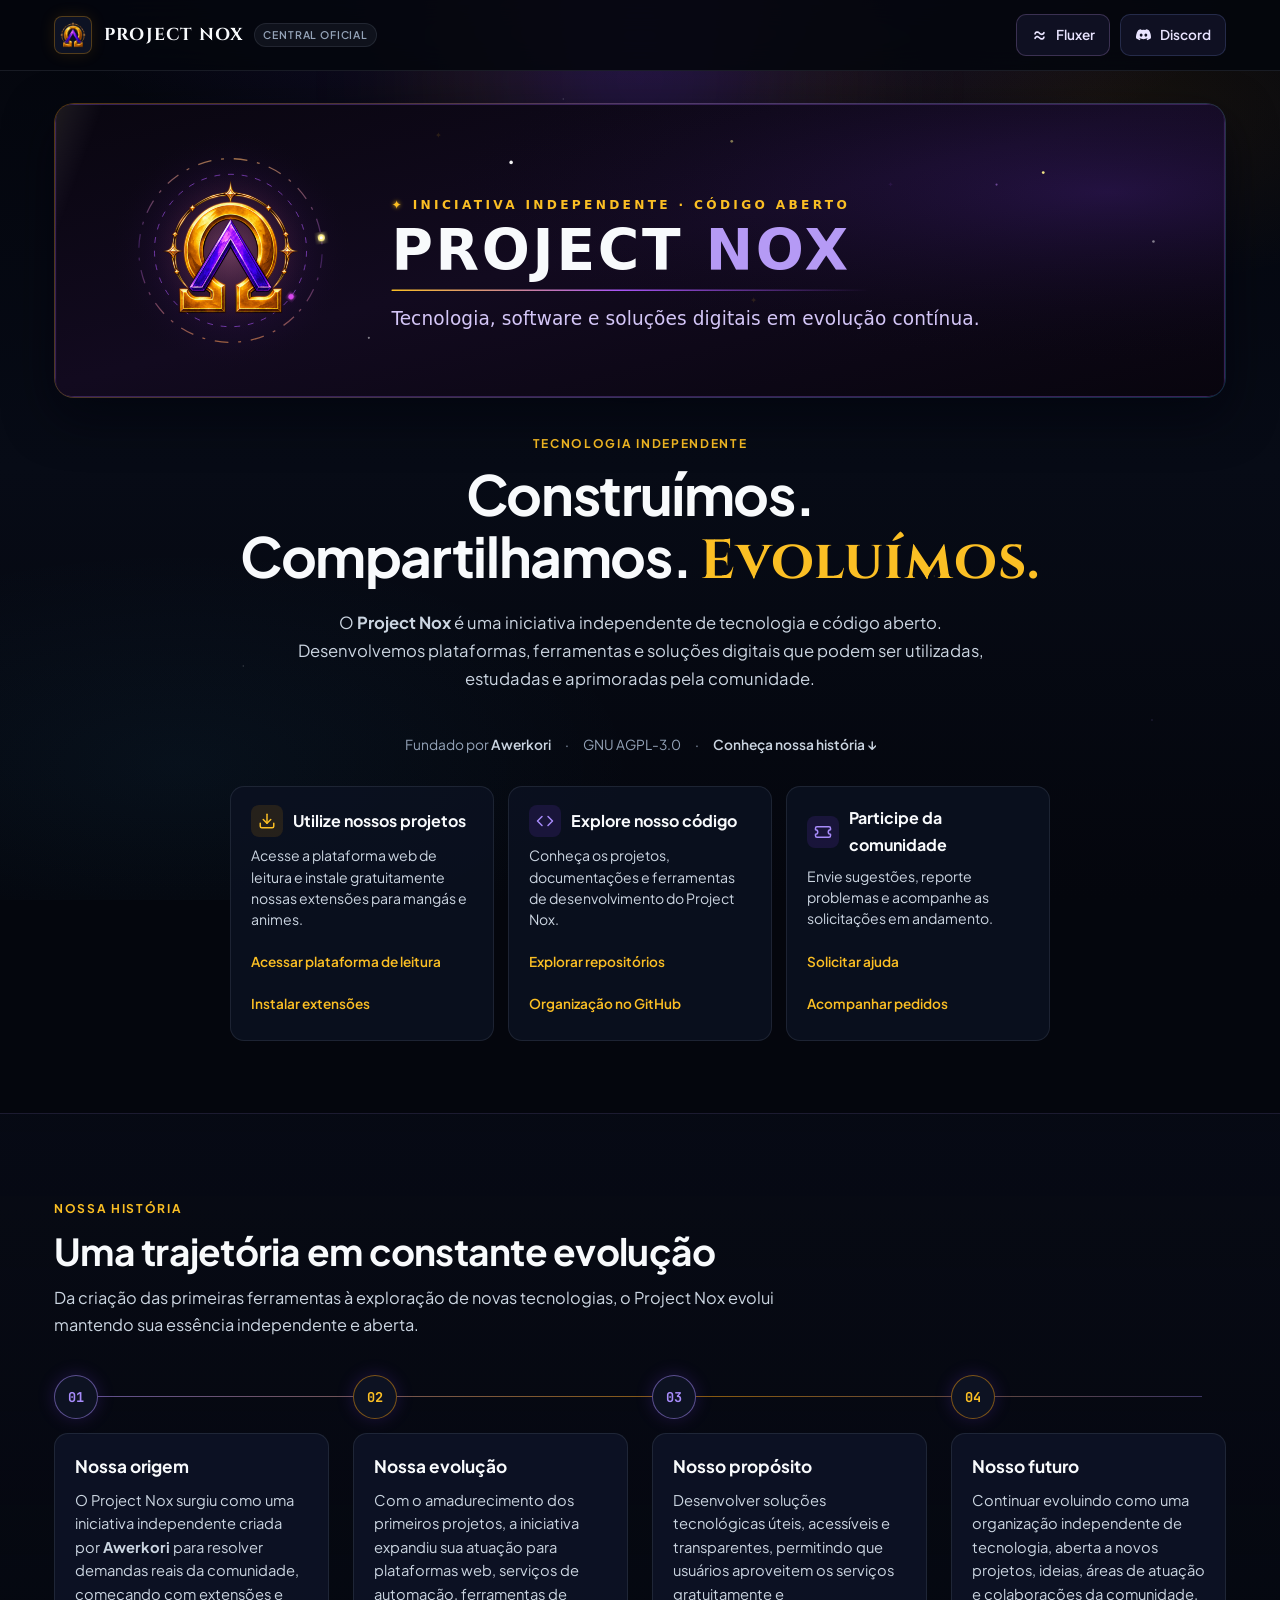
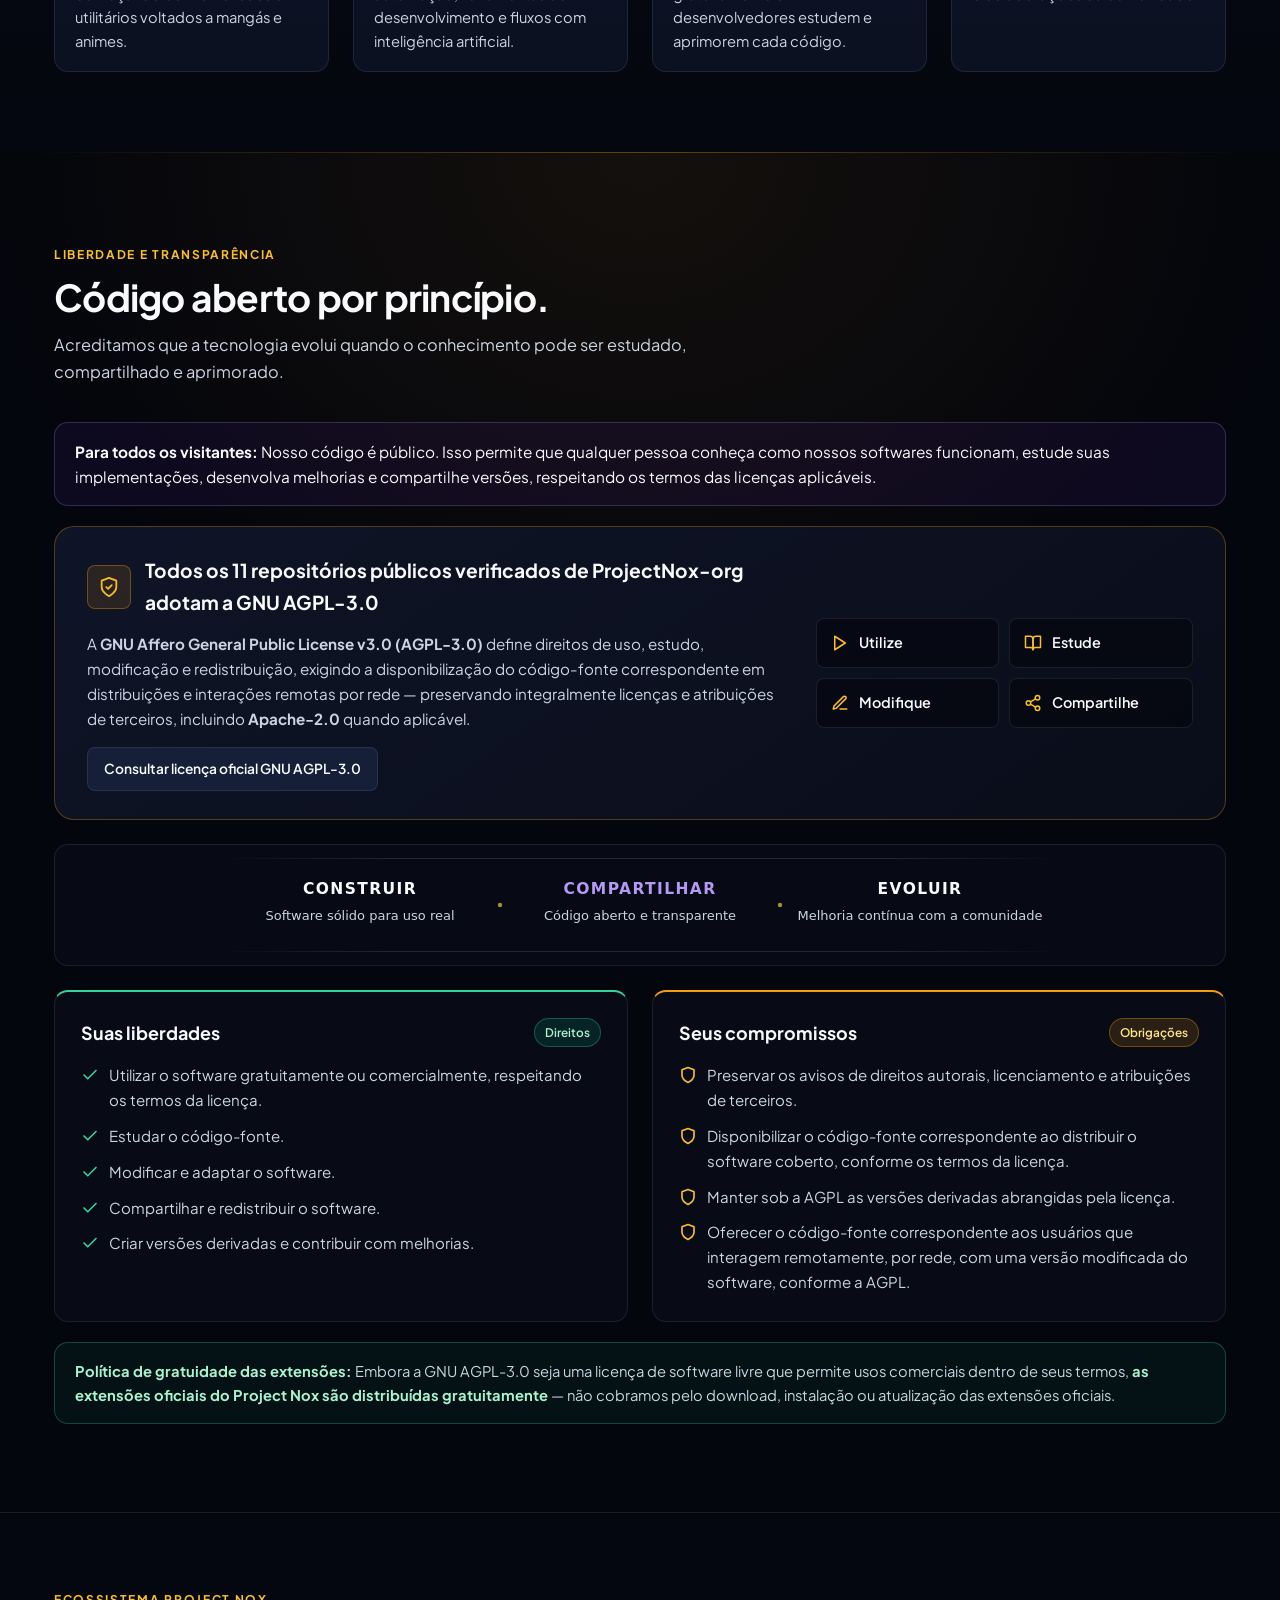
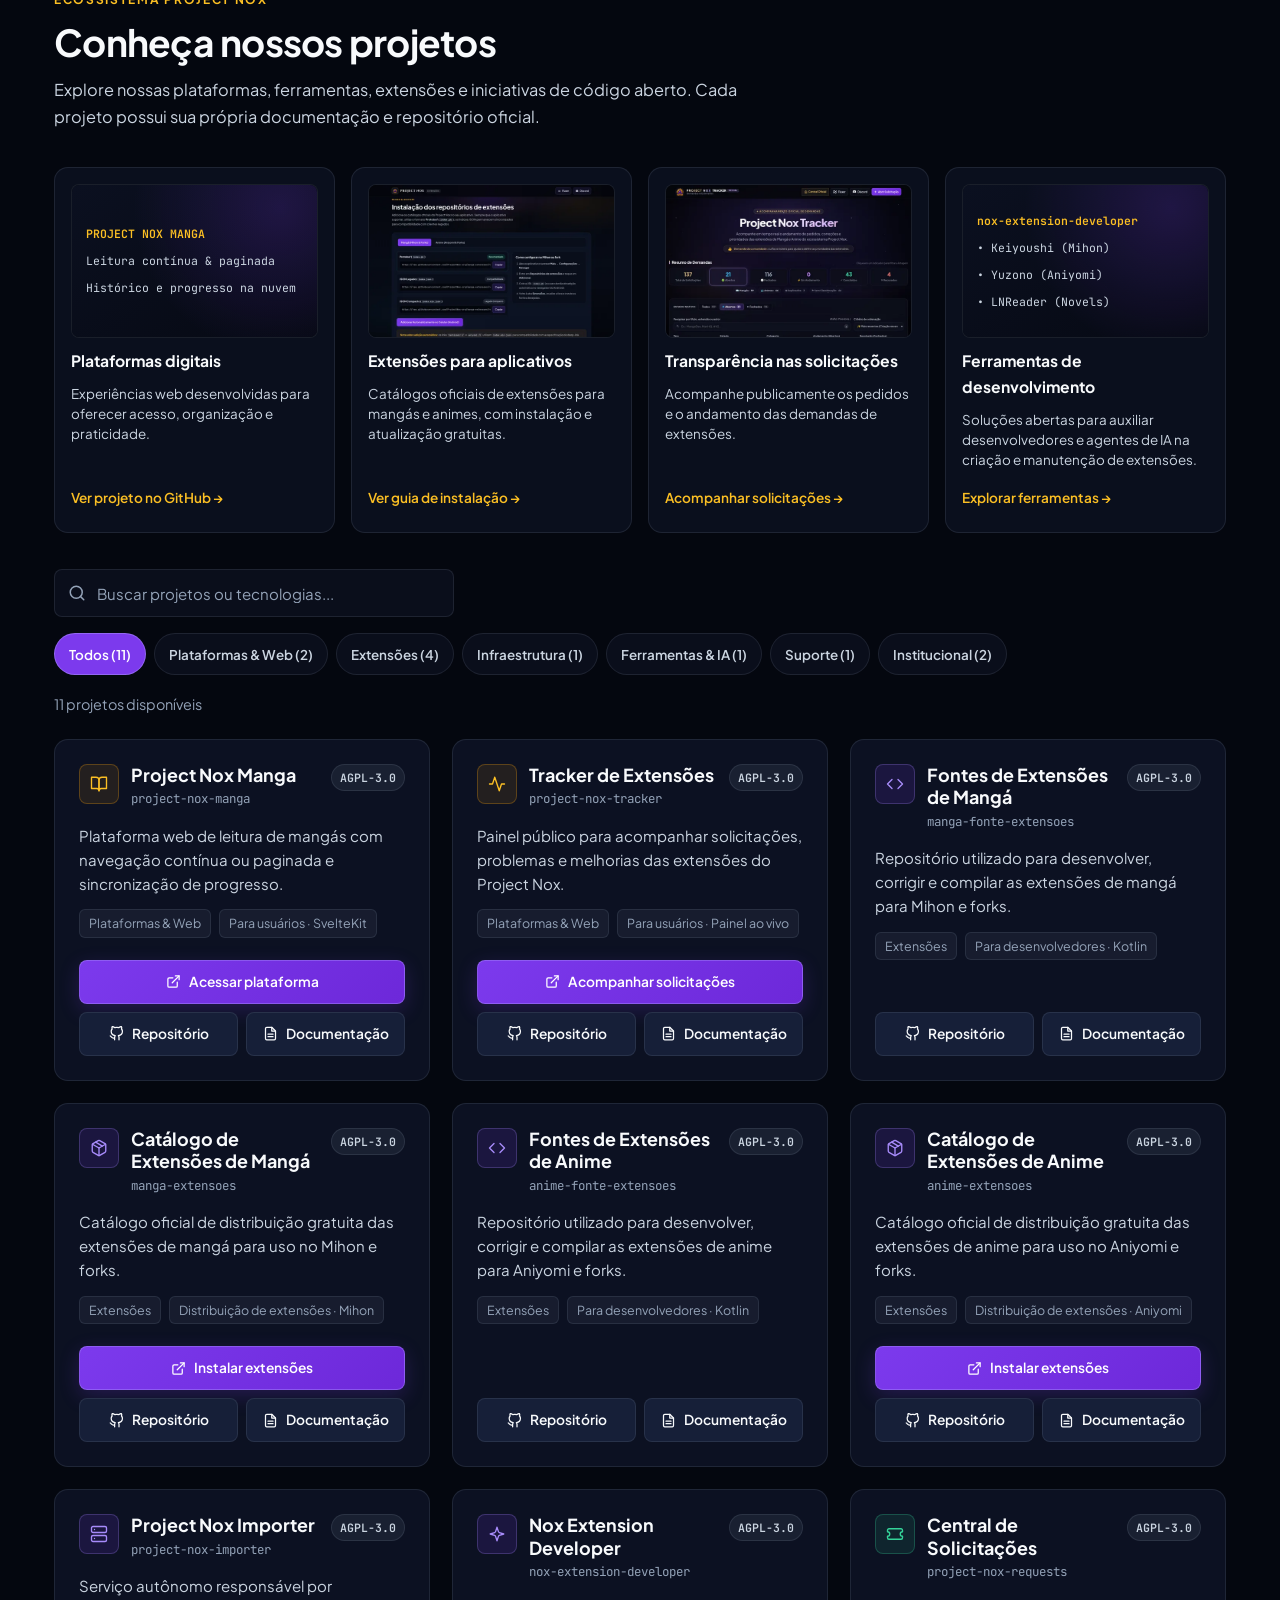
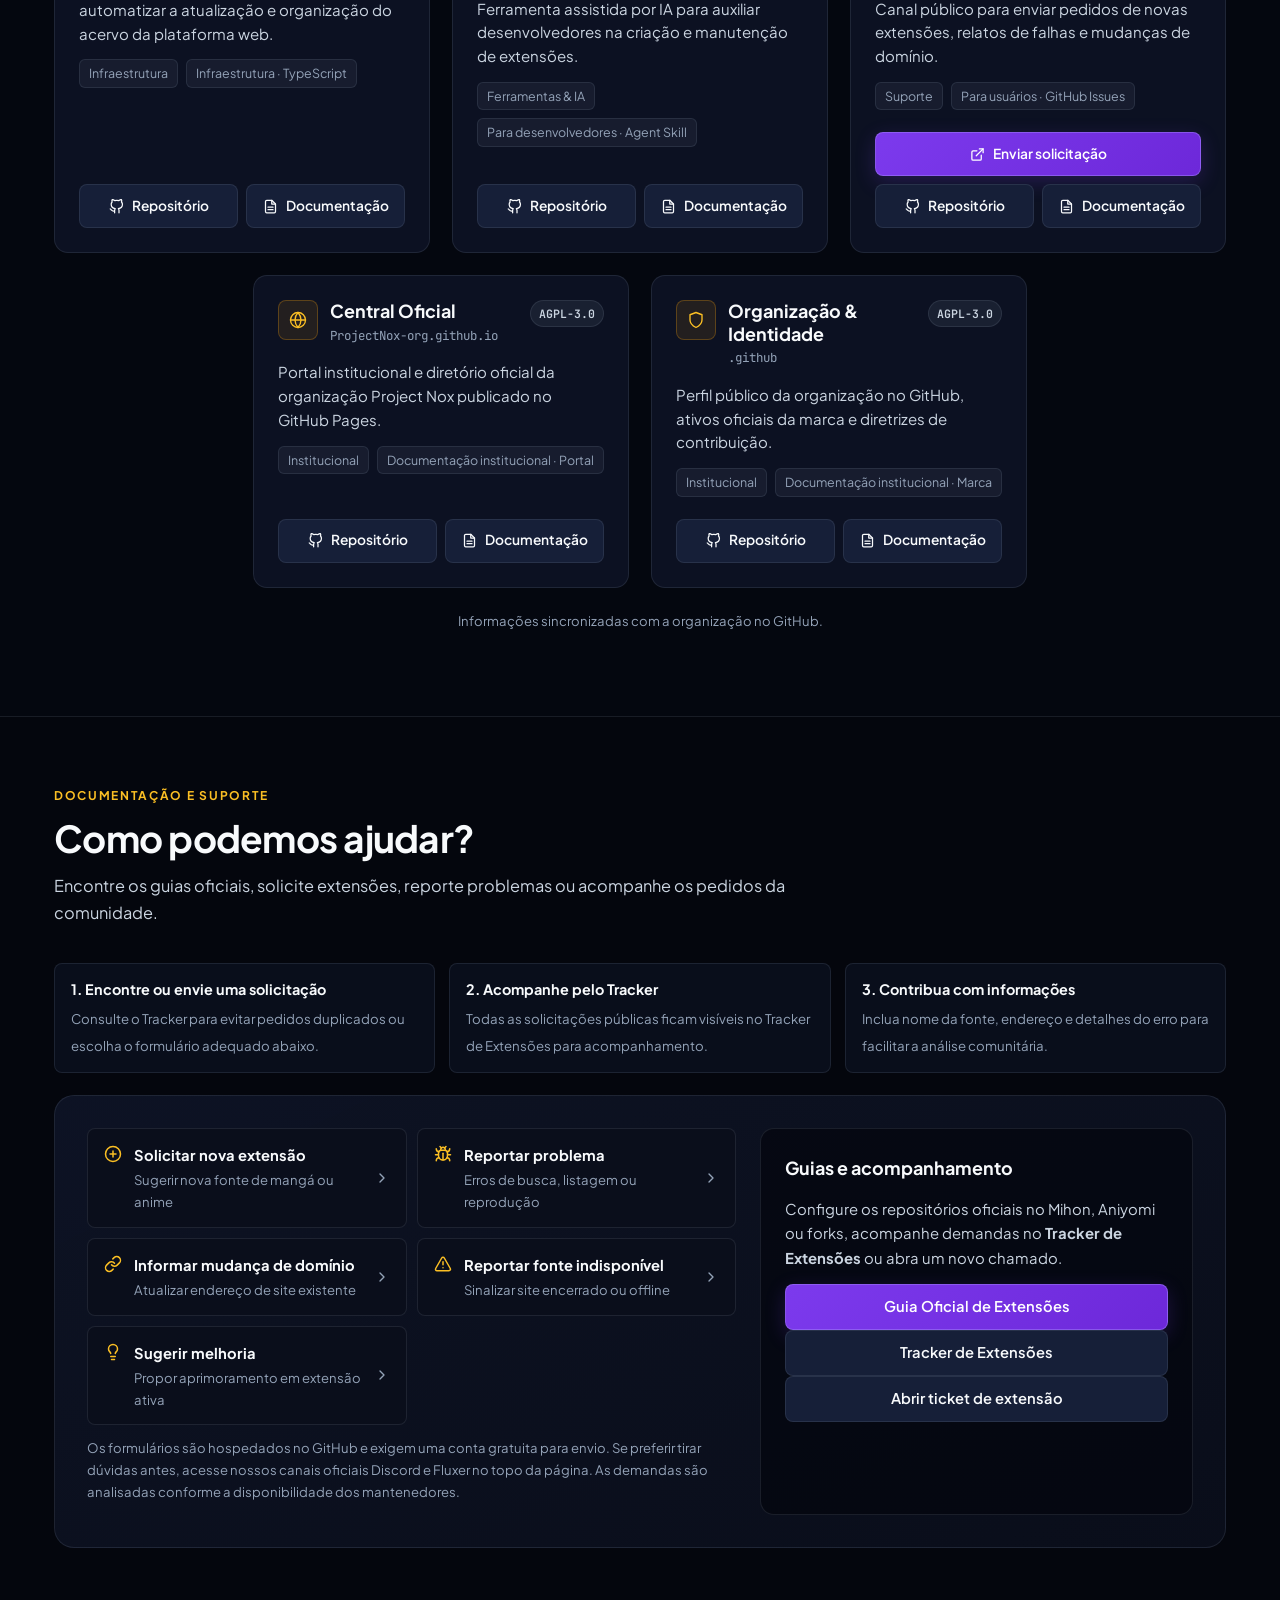
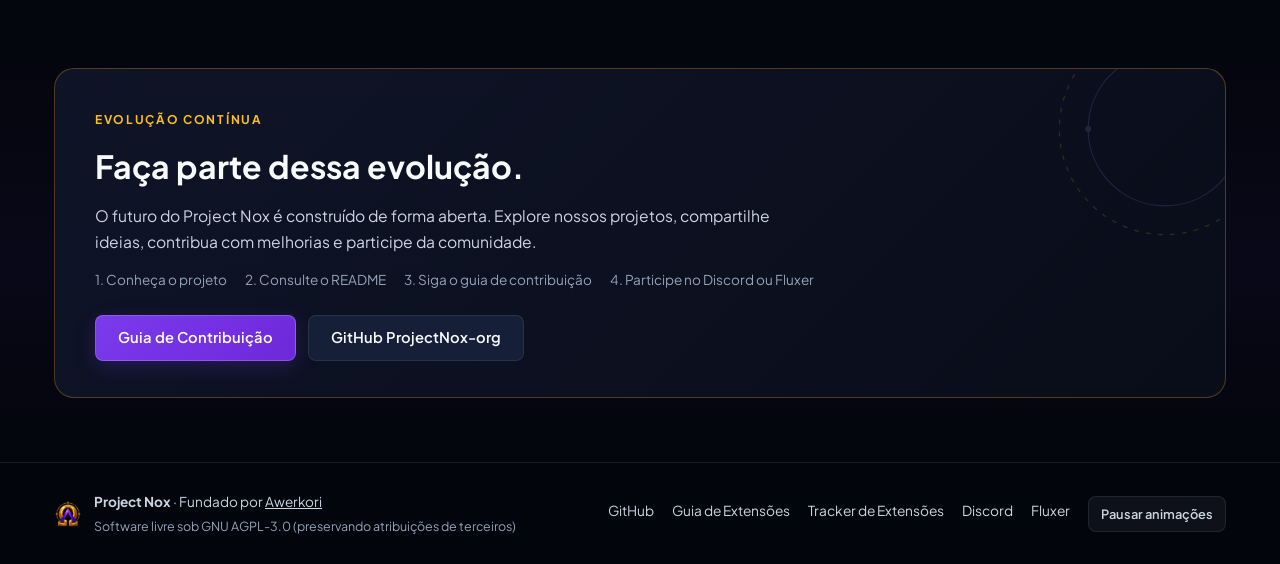
==== index.html @ aa76a322 "feat: complete Etapa 5 institutional excellence, showcase, and docs" ====
<!doctype html>
<html lang="pt-BR">
  <head>
    <meta charset="UTF-8" />
    <meta name="viewport" content="width=device-width, initial-scale=1.0" />
    <meta
      name="description"
      content="Central Oficial do Project Nox: iniciativa independente de tecnologia e código aberto sob GNU AGPL-3.0. Plataformas digitais, ferramentas, extensões gratuitas e documentação."
    />
    <link rel="canonical" href="https://projectnox-org.github.io/" />
    <meta property="og:title" content="Project Nox — Central Oficial" />
    <meta
      property="og:description"
      content="Construímos. Compartilhamos. Evoluímos. Plataformas digitais, ferramentas, extensões gratuitas e software livre sob GNU AGPL-3.0."
    />
    <meta property="og:type" content="website" />
    <meta property="og:url" content="https://projectnox-org.github.io/" />
    <meta property="og:image" content="https://projectnox-org.github.io/assets/brand/nox-og.png" />
    <meta property="og:image:width" content="1200" />
    <meta property="og:image:height" content="630" />
    <meta name="theme-color" content="#04060d" />

    <!-- Favicons -->
    <link rel="icon" href="favicon.ico" sizes="any" />
    <link rel="icon" href="assets/favicon-32x32.png" type="image/png" sizes="32x32" />
    <link rel="icon" href="assets/favicon-16x16.png" type="image/png" sizes="16x16" />
    <link rel="apple-touch-icon" href="assets/apple-touch-icon.png" sizes="180x180" />

    <!-- Google Fonts -->
    <link rel="preconnect" href="https://fonts.googleapis.com" />
    <link rel="preconnect" href="https://fonts.gstatic.com" crossorigin />
    <link
      href="https://fonts.googleapis.com/css2?family=Plus+Jakarta+Sans:wght@400;500;600;700&family=Cinzel:wght@700&family=JetBrains+Mono:wght@400;500;600&display=swap"
      rel="stylesheet"
    />

    <link rel="stylesheet" href="styles.css?v=6.0.0" />
    <title>Project Nox — Central Oficial</title>
  </head>
  <body>
    <a class="skip-link" href="#conteudo-principal">Pular para o conteúdo</a>
    <div class="cosmic-backdrop" aria-hidden="true">
      <div class="cosmic-orb"></div>
    </div>

    <div class="app-shell">
      <!-- 1. Cabeçalho Institucional Simplificado -->
      <header class="site-header">
        <div class="container header-inner">
          <a class="brand" href="./" aria-label="Project Nox, Central Oficial">
            <span class="brand-mark">
              <img src="assets/brand/nox-emblem.webp" alt="" width="28" height="28" />
            </span>
            <span class="brand-title-row">
              <span class="brand-name">PROJECT NOX</span>
              <span class="brand-badge">Central Oficial</span>
            </span>
          </a>

          <div class="header-community-group" aria-label="Comunidades oficiais">
            <a
              class="header-community-btn fluxer-btn"
              href="https://web.canary.fluxer.app/invite/q456UCVt"
              target="_blank"
              rel="noopener noreferrer"
              aria-label="Fluxer Oficial"
              title="Fluxer Oficial"
            >
              <svg viewBox="0 0 512 512" fill="none" class="community-svg" aria-hidden="true">
                <path d="M187.53 266.057C171.987 266.057 157.206 269.562 143.187 276.571C129.321 283.581 118.044 294.781 109.359 310.171C103.743 320.3 100.041 332.574 98.2529 346.993C96.5986 360.334 107.829 371.2 121.271 371.2C135.049 371.2 145.336 359.626 148.673 346.259C150.564 338.68 153.612 332.67 157.815 328.229C165.891 319.695 176.101 315.429 188.444 315.429C196.673 315.429 204.216 317.486 211.073 321.6C217.93 325.562 226.844 332.343 237.815 341.943C254.577 356.724 269.359 367.467 282.159 374.171C294.959 380.724 309.13 384 324.673 384C340.216 384 354.997 380.495 369.016 373.486C383.035 366.476 394.387 355.276 403.073 339.886C408.811 329.718 412.521 317.389 414.202 302.899C415.745 289.597 404.498 278.857 391.106 278.857C377.243 278.858 366.904 290.561 363.218 303.927C361.421 310.442 358.706 315.952 355.073 320.457C347.454 329.905 337.016 334.629 323.759 334.629C315.53 334.629 308.063 332.647 301.359 328.686C294.806 324.571 285.816 317.714 274.387 308.114C257.473 293.943 242.615 283.429 229.815 276.571C217.168 269.562 203.073 266.057 187.53 266.057Z" fill="currentColor"/>
                <path d="M187.53 128C171.987 128 157.206 131.505 143.187 138.514C129.321 145.524 118.044 156.724 109.359 172.114C103.743 182.243 100.041 194.517 98.2529 208.935C96.5985 222.276 107.829 233.142 121.271 233.143C135.049 233.143 145.336 221.569 148.673 208.202C150.564 200.623 153.612 194.613 157.815 190.171C165.891 181.638 176.101 177.371 188.444 177.371C196.673 177.371 204.216 179.429 211.073 183.543C217.93 187.505 226.844 194.286 237.815 203.886C254.577 218.667 269.359 229.41 282.159 236.114C294.959 242.667 309.13 245.943 324.673 245.943C340.216 245.943 354.997 242.438 369.016 235.429C383.035 228.419 394.387 217.219 403.073 201.829C408.811 191.661 412.521 179.332 414.202 164.842C415.745 151.539 404.498 140.8 391.106 140.8C377.243 140.8 366.904 152.504 363.218 165.87C361.421 172.385 358.706 177.895 355.073 182.4C347.454 191.848 337.016 196.571 323.759 196.571C315.53 196.571 308.063 194.59 301.359 190.629C294.806 186.514 285.816 179.657 274.387 170.057C257.473 155.886 242.615 145.371 229.815 138.514C217.168 131.505 203.073 128 187.53 128Z" fill="currentColor"/>
              </svg>
              <span class="community-btn-text">Fluxer</span>
            </a>
            <a
              class="header-community-btn discord-btn"
              href="https://discord.com/invite/qNAMYUEmGj"
              target="_blank"
              rel="noopener noreferrer"
              aria-label="Discord Oficial"
              title="Discord Oficial"
            >
              <svg viewBox="0 0 24 24" fill="currentColor" class="community-svg" aria-hidden="true">
                <path d="M19.54 4.46A16.5 16.5 0 0 0 15.4 3.2l-.5 1.02a15.3 15.3 0 0 0-5.8 0L8.6 3.2a16.5 16.5 0 0 0-4.14 1.26C1.84 8.4 1.13 12.24 1.48 16.03A16.65 16.65 0 0 0 6.56 18.6l1.23-1.68a10.33 10.33 0 0 1-1.94-.93l.47-.36a11.92 11.92 0 0 0 11.36 0l.47.36c-.62.37-1.27.69-1.94.93l1.23 1.68a16.62 16.62 0 0 0 5.08-2.57c.41-4.4-.7-8.2-2.98-11.57ZM8.68 13.7c-1.1 0-2-1.01-2-2.25s.88-2.25 2-2.25 2.02 1.01 2 2.25c0 1.24-.88 2.25-2 2.25Zm6.64 0c-1.1 0-2-1.01-2-2.25s.88-2.25 2-2.25 2.02 1.01 2 2.25c0 1.24-.88 2.25-2 2.25Z"/>
              </svg>
              <span class="community-btn-text">Discord</span>
            </a>
          </div>
        </div>
      </header>

      <main id="conteudo-principal">
        <!-- 2. Banner Oficial Animado & 3. Abertura Institucional -->
        <section class="hero-stage" aria-labelledby="hero-title">
          <div class="container">
            <div class="banner-showcase">
              <div class="banner-inner">
                <picture>
                  <source media="(max-width: 767px)" srcset="assets/brand/nox-hero-mobile-dark.svg" />
                  <img
                    src="assets/brand/nox-hero-dark.svg"
                    alt="Project Nox — Iniciativa independente de tecnologia e código aberto"
                    width="1200"
                    height="300"
                  />
                </picture>
              </div>
            </div>

            <div class="hero-intro">
              <span class="eyebrow">TECNOLOGIA INDEPENDENTE</span>
              <h1 class="hero-intro-title" id="hero-title">
                Construímos. Compartilhamos. <span class="hero-accent">Evoluímos.</span>
              </h1>
              <p class="hero-intro-desc">
                O <strong>Project Nox</strong> é uma iniciativa independente de tecnologia e código aberto. Desenvolvemos plataformas, ferramentas e soluções digitais que podem ser utilizadas, estudadas e aprimoradas pela comunidade.
              </p>

              <div class="hero-founder-strip">
                <span>Fundado por <a href="https://github.com/Awerkori" target="_blank" rel="noopener noreferrer">Awerkori</a></span>
                <span aria-hidden="true">·</span>
                <span>GNU AGPL-3.0</span>
                <span aria-hidden="true">·</span>
                <a href="#historia">Conheça nossa história ↓</a>
              </div>

              <!-- 06. Dois Públicos, Uma Única Central Oficial (Navegação orientada por intenção) -->
              <div class="intent-strip" aria-label="Escolha seu caminho no Project Nox">
                <article class="intent-card gold">
                  <div class="intent-head">
                    <span class="intent-icon" aria-hidden="true">
                      <svg width="18" height="18" viewBox="0 0 24 24" fill="none" stroke="currentColor" stroke-width="2" stroke-linecap="round" stroke-linejoin="round"><path d="M21 15v4a2 2 0 0 1-2 2H5a2 2 0 0 1-2-2v-4"/><polyline points="7 10 12 15 17 10"/><line x1="12" y1="15" x2="12" y2="3"/></svg>
                    </span>
                    <h2>Utilize nossos projetos</h2>
                  </div>
                  <p>Acesse a plataforma web de leitura e instale gratuitamente nossas extensões para mangás e animes.</p>
                  <div class="intent-links">
                    <a class="intent-link" href="https://manga.project-nox-awerkori.workers.dev" target="_blank" rel="noopener noreferrer">Acessar plataforma de leitura</a>
                    <a class="intent-link" href="extensoes/">Instalar extensões</a>
                  </div>
                </article>

                <article class="intent-card">
                  <div class="intent-head">
                    <span class="intent-icon" aria-hidden="true">
                      <svg width="18" height="18" viewBox="0 0 24 24" fill="none" stroke="currentColor" stroke-width="2" stroke-linecap="round" stroke-linejoin="round"><polyline points="16 18 22 12 16 6"/><polyline points="8 6 2 12 8 18"/></svg>
                    </span>
                    <h2>Explore nosso código</h2>
                  </div>
                  <p>Conheça os projetos, documentações e ferramentas de desenvolvimento do Project Nox.</p>
                  <div class="intent-links">
                    <a class="intent-link" href="#repositorios">Explorar repositórios</a>
                    <a class="intent-link" href="https://github.com/ProjectNox-org" target="_blank" rel="noopener noreferrer">Organização no GitHub</a>
                  </div>
                </article>

                <article class="intent-card">
                  <div class="intent-head">
                    <span class="intent-icon" aria-hidden="true">
                      <svg width="18" height="18" viewBox="0 0 24 24" fill="none" stroke="currentColor" stroke-width="2" stroke-linecap="round" stroke-linejoin="round"><path d="M2 9a3 3 0 0 1 0 6v2a2 2 0 0 0 2 2h16a2 2 0 0 0 2-2v-2a3 3 0 0 1 0-6V7a2 2 0 0 0-2-2H4a2 2 0 0 0-2 2Z"/></svg>
                    </span>
                    <h2>Participe da comunidade</h2>
                  </div>
                  <p>Envie sugestões, reporte problemas e acompanhe as solicitações em andamento.</p>
                  <div class="intent-links">
                    <a class="intent-link" href="#suporte">Solicitar ajuda</a>
                    <a class="intent-link" href="https://projectnox-org.github.io/project-nox-tracker/">Acompanhar pedidos</a>
                  </div>
                </article>
              </div>
            </div>
          </div>
        </section>

        <!-- 4. Trajetória Conectada -->
        <section class="section-historia" id="historia" aria-labelledby="historia-title">
          <div class="container">
            <div class="section-header">
              <span class="eyebrow">NOSSA HISTÓRIA</span>
              <h2 class="section-title" id="historia-title">Uma trajetória em constante evolução</h2>
              <p class="section-desc">
                Da criação das primeiras ferramentas à exploração de novas tecnologias, o Project Nox evolui mantendo sua essência independente e aberta.
              </p>
            </div>

            <div class="constellation-track">
              <article class="trajectory-node">
                <span class="node-marker" aria-hidden="true">01</span>
                <div class="trajectory-body">
                  <h3>Nossa origem</h3>
                  <p>
                    O Project Nox surgiu como uma iniciativa independente criada por <strong>Awerkori</strong> para resolver demandas reais da comunidade, começando com extensões e utilitários voltados a mangás e animes.
                  </p>
                </div>
              </article>

              <article class="trajectory-node">
                <span class="node-marker" aria-hidden="true">02</span>
                <div class="trajectory-body">
                  <h3>Nossa evolução</h3>
                  <p>
                    Com o amadurecimento dos primeiros projetos, a iniciativa expandiu sua atuação para plataformas web, serviços de automação, ferramentas de desenvolvimento e fluxos com inteligência artificial.
                  </p>
                </div>
              </article>

              <article class="trajectory-node">
                <span class="node-marker" aria-hidden="true">03</span>
                <div class="trajectory-body">
                  <h3>Nosso propósito</h3>
                  <p>
                    Desenvolver soluções tecnológicas úteis, acessíveis e transparentes, permitindo que usuários aproveitem os serviços gratuitamente e desenvolvedores estudem e aprimorem cada código.
                  </p>
                </div>
              </article>

              <article class="trajectory-node">
                <span class="node-marker" aria-hidden="true">04</span>
                <div class="trajectory-body">
                  <h3>Nosso futuro</h3>
                  <p>
                    Continuar evoluindo como uma organização independente de tecnologia, aberta a novos projetos, ideias, áreas de atuação e colaborações da comunidade.
                  </p>
                </div>
              </article>
            </div>
          </div>
        </section>

        <!-- 5. Código Aberto por Princípio — Comunicação em Dois Níveis -->
        <section class="section-agpl" id="transparencia" aria-labelledby="transparencia-title">
          <div class="container">
            <div class="section-header">
              <span class="eyebrow">LIBERDADE E TRANSPARÊNCIA</span>
              <h2 class="section-title" id="transparencia-title">Código aberto por princípio.</h2>
              <p class="section-desc">
                Acreditamos que a tecnologia evolui quando o conhecimento pode ser estudado, compartilhado e aprimorado.
              </p>
            </div>

            <div class="agpl-plain">
              <strong>Para todos os visitantes:</strong> Nosso código é público. Isso permite que qualquer pessoa conheça como nossos softwares funcionam, estude suas implementações, desenvolva melhorias e compartilhe versões, respeitando os termos das licenças aplicáveis.
            </div>

            <div class="agpl-declaration">
              <div>
                <div class="agpl-head">
                  <span class="agpl-emblem" aria-hidden="true">
                    <svg width="22" height="22" viewBox="0 0 24 24" fill="none" stroke="currentColor" stroke-width="1.9" stroke-linecap="round" stroke-linejoin="round"><path d="M12 22s8-4 8-10V5l-8-3-8 3v7c0 6 8 10 8 10z"/><path d="m9 12 2 2 4-4"/></svg>
                  </span>
                  <h3>
                    <!-- REPO_AGPL_SUMMARY_START -->Todos os 11 repositórios públicos verificados de ProjectNox-org adotam a GNU AGPL-3.0<!-- REPO_AGPL_SUMMARY_END -->
                  </h3>
                </div>
                <p>
                  A <strong>GNU Affero General Public License v3.0 (AGPL-3.0)</strong> define direitos de uso, estudo, modificação e redistribuição, exigindo a disponibilização do código-fonte correspondente em distribuições e interações remotas por rede — preservando integralmente licenças e atribuições de terceiros, incluindo <strong>Apache-2.0</strong> quando aplicável.
                </p>
                <a
                  class="button secondary sm"
                  href="https://www.gnu.org/licenses/agpl-3.0.html"
                  target="_blank"
                  rel="noopener noreferrer"
                >
                  Consultar licença oficial GNU AGPL-3.0
                </a>
              </div>

              <div class="agpl-pillars" aria-label="Pilares da licença">
                <div class="agpl-pillar">
                  <svg width="18" height="18" viewBox="0 0 24 24" fill="none" stroke="currentColor" stroke-width="2" stroke-linecap="round" stroke-linejoin="round" aria-hidden="true"><polygon points="5 3 19 12 5 21 5 3"/></svg>
                  <span>Utilize</span>
                </div>
                <div class="agpl-pillar">
                  <svg width="18" height="18" viewBox="0 0 24 24" fill="none" stroke="currentColor" stroke-width="2" stroke-linecap="round" stroke-linejoin="round" aria-hidden="true"><path d="M2 3h6a4 4 0 0 1 4 4v14a3 3 0 0 0-3-3H2z"/><path d="M22 3h-6a4 4 0 0 0-4 4v14a3 3 0 0 1 3-3h7z"/></svg>
                  <span>Estude</span>
                </div>
                <div class="agpl-pillar">
                  <svg width="18" height="18" viewBox="0 0 24 24" fill="none" stroke="currentColor" stroke-width="2" stroke-linecap="round" stroke-linejoin="round" aria-hidden="true"><path d="M12 20h9"/><path d="M16.5 3.5a2.121 2.121 0 0 1 3 3L7 19l-4 1 1-4L16.5 3.5z"/></svg>
                  <span>Modifique</span>
                </div>
                <div class="agpl-pillar">
                  <svg width="18" height="18" viewBox="0 0 24 24" fill="none" stroke="currentColor" stroke-width="2" stroke-linecap="round" stroke-linejoin="round" aria-hidden="true"><circle cx="18" cy="5" r="3"/><circle cx="6" cy="12" r="3"/><circle cx="18" cy="19" r="3"/><line x1="8.59" y1="13.51" x2="15.42" y2="17.49"/><line x1="15.41" y1="6.51" x2="8.59" y2="10.49"/></svg>
                  <span>Compartilhe</span>
                </div>
              </div>
            </div>

            <div class="philosophy-strip">
              <picture>
                <source media="(max-width: 767px)" srcset="assets/brand/nox-philosophy-mobile-dark.svg" />
                <img
                  src="assets/brand/nox-philosophy-dark.svg"
                  alt="Princípios do Project Nox: Construir, Compartilhar, Evoluir"
                  width="840"
                  height="96"
                />
              </picture>
            </div>

            <div class="editorial-split">
              <article class="editorial-panel">
                <div class="editorial-panel-head">
                  <h3>Suas liberdades</h3>
                  <span class="pill green">Direitos</span>
                </div>
                <ul class="check-list">
                  <li>
                    <svg width="18" height="18" viewBox="0 0 24 24" fill="none" stroke="#34d399" stroke-width="2.2" stroke-linecap="round" stroke-linejoin="round" aria-hidden="true"><polyline points="20 6 9 17 4 12"/></svg>
                    <span>Utilizar o software gratuitamente ou comercialmente, respeitando os termos da licença.</span>
                  </li>
                  <li>
                    <svg width="18" height="18" viewBox="0 0 24 24" fill="none" stroke="#34d399" stroke-width="2.2" stroke-linecap="round" stroke-linejoin="round" aria-hidden="true"><polyline points="20 6 9 17 4 12"/></svg>
                    <span>Estudar o código-fonte.</span>
                  </li>
                  <li>
                    <svg width="18" height="18" viewBox="0 0 24 24" fill="none" stroke="#34d399" stroke-width="2.2" stroke-linecap="round" stroke-linejoin="round" aria-hidden="true"><polyline points="20 6 9 17 4 12"/></svg>
                    <span>Modificar e adaptar o software.</span>
                  </li>
                  <li>
                    <svg width="18" height="18" viewBox="0 0 24 24" fill="none" stroke="#34d399" stroke-width="2.2" stroke-linecap="round" stroke-linejoin="round" aria-hidden="true"><polyline points="20 6 9 17 4 12"/></svg>
                    <span>Compartilhar e redistribuir o software.</span>
                  </li>
                  <li>
                    <svg width="18" height="18" viewBox="0 0 24 24" fill="none" stroke="#34d399" stroke-width="2.2" stroke-linecap="round" stroke-linejoin="round" aria-hidden="true"><polyline points="20 6 9 17 4 12"/></svg>
                    <span>Criar versões derivadas e contribuir com melhorias.</span>
                  </li>
                </ul>
              </article>

              <article class="editorial-panel obligations">
                <div class="editorial-panel-head">
                  <h3>Seus compromissos</h3>
                  <span class="pill gold">Obrigações</span>
                </div>
                <ul class="check-list">
                  <li>
                    <svg width="18" height="18" viewBox="0 0 24 24" fill="none" stroke="#fbbf24" stroke-width="2.2" stroke-linecap="round" stroke-linejoin="round" aria-hidden="true"><path d="M12 22s8-4 8-10V5l-8-3-8 3v7c0 6 8 10 8 10z"/></svg>
                    <span>Preservar os avisos de direitos autorais, licenciamento e atribuições de terceiros.</span>
                  </li>
                  <li>
                    <svg width="18" height="18" viewBox="0 0 24 24" fill="none" stroke="#fbbf24" stroke-width="2.2" stroke-linecap="round" stroke-linejoin="round" aria-hidden="true"><path d="M12 22s8-4 8-10V5l-8-3-8 3v7c0 6 8 10 8 10z"/></svg>
                    <span>Disponibilizar o código-fonte correspondente ao distribuir o software coberto, conforme os termos da licença.</span>
                  </li>
                  <li>
                    <svg width="18" height="18" viewBox="0 0 24 24" fill="none" stroke="#fbbf24" stroke-width="2.2" stroke-linecap="round" stroke-linejoin="round" aria-hidden="true"><path d="M12 22s8-4 8-10V5l-8-3-8 3v7c0 6 8 10 8 10z"/></svg>
                    <span>Manter sob a AGPL as versões derivadas abrangidas pela licença.</span>
                  </li>
                  <li>
                    <svg width="18" height="18" viewBox="0 0 24 24" fill="none" stroke="#fbbf24" stroke-width="2.2" stroke-linecap="round" stroke-linejoin="round" aria-hidden="true"><path d="M12 22s8-4 8-10V5l-8-3-8 3v7c0 6 8 10 8 10z"/></svg>
                    <span>Oferecer o código-fonte correspondente aos usuários que interagem remotamente, por rede, com uma versão modificada do software, conforme a AGPL.</span>
                  </li>
                </ul>
              </article>
            </div>

            <div class="agpl-free-note">
              <strong>Política de gratuidade das extensões:</strong> Embora a GNU AGPL-3.0 seja uma licença de software livre que permite usos comerciais dentro de seus termos, <strong>as extensões oficiais do Project Nox são distribuídas gratuitamente</strong> — não cobramos pelo download, instalação ou atualização das extensões oficiais.
            </div>
          </div>
        </section>

        <!-- 6. Vitrine Real dos Projetos & Diretório Completo de Repositórios -->
        <section class="section-repos" id="repositorios" aria-labelledby="repos-title">
          <div class="container">
            <div class="section-header">
              <span class="eyebrow">ECOSSISTEMA PROJECT NOX</span>
              <h2 class="section-title" id="repos-title">Conheça nossos projetos</h2>
              <p class="section-desc">
                Explore nossas plataformas, ferramentas, extensões e iniciativas de código aberto. Cada projeto possui sua própria documentação e repositório oficial.
              </p>
            </div>

            <!-- 07. Apresentação Visual Compacta das Áreas de Atuação -->
            <div class="showcase-grid" aria-label="Áreas de atuação do Project Nox">
              <article class="showcase-item">
                <div class="showcase-media">
                  <div class="showcase-vector">
                    <span class="showcase-vector-tag">PROJECT NOX MANGA</span>
                    <span>Leitura contínua &amp; paginada</span>
                    <span>Histórico e progresso na nuvem</span>
                  </div>
                </div>
                <h3>Plataformas digitais</h3>
                <p>Experiências web desenvolvidas para oferecer acesso, organização e praticidade.</p>
                <a class="intent-link" href="https://github.com/ProjectNox-org/project-nox-manga" target="_blank" rel="noopener noreferrer">Ver projeto no GitHub →</a>
              </article>

              <article class="showcase-item">
                <div class="showcase-media">
                  <img
                    src="assets/showcase/extensoes-preview.webp"
                    alt="Guia oficial de instalação de extensões do Project Nox"
                    width="640"
                    height="400"
                    loading="lazy"
                  />
                </div>
                <h3>Extensões para aplicativos</h3>
                <p>Catálogos oficiais de extensões para mangás e animes, com instalação e atualização gratuitas.</p>
                <a class="intent-link" href="extensoes/">Ver guia de instalação →</a>
              </article>

              <article class="showcase-item">
                <div class="showcase-media">
                  <img
                    src="assets/showcase/tracker-preview.webp"
                    alt="Painel público Tracker de Extensões do Project Nox"
                    width="640"
                    height="400"
                    loading="lazy"
                  />
                </div>
                <h3>Transparência nas solicitações</h3>
                <p>Acompanhe publicamente os pedidos e o andamento das demandas de extensões.</p>
                <a class="intent-link" href="https://projectnox-org.github.io/project-nox-tracker/">Acompanhar solicitações →</a>
              </article>

              <article class="showcase-item">
                <div class="showcase-media">
                  <div class="showcase-vector">
                    <span class="showcase-vector-tag">nox-extension-developer</span>
                    <span>• Keiyoushi (Mihon)</span>
                    <span>• Yuzono (Aniyomi)</span>
                    <span>• LNReader (Novels)</span>
                  </div>
                </div>
                <h3>Ferramentas de desenvolvimento</h3>
                <p>Soluções abertas para auxiliar desenvolvedores e agentes de IA na criação e manutenção de extensões.</p>
                <a class="intent-link" href="https://github.com/ProjectNox-org/nox-extension-developer" target="_blank" rel="noopener noreferrer">Explorar ferramentas →</a>
              </article>
            </div>

            <div class="directory-controls">
              <div class="search-wrap">
                <svg class="search-icon" width="18" height="18" viewBox="0 0 24 24" fill="none" stroke="currentColor" stroke-width="2" stroke-linecap="round" stroke-linejoin="round" aria-hidden="true">
                  <circle cx="11" cy="11" r="8"></circle>
                  <line x1="21" y1="21" x2="16.65" y2="16.65"></line>
                </svg>
                <label class="sr-only" for="repo-search">Buscar projetos, ferramentas ou tecnologias</label>
                <input
                  class="search-input"
                  id="repo-search"
                  type="search"
                  placeholder="Buscar projetos ou tecnologias..."
                  autocomplete="off"
                />
                <button class="search-clear" id="repo-clear" type="button" aria-label="Limpar busca" hidden>
                  <svg width="14" height="14" viewBox="0 0 24 24" fill="none" stroke="currentColor" stroke-width="2.2" stroke-linecap="round" stroke-linejoin="round" aria-hidden="true"><line x1="18" y1="6" x2="6" y2="18"/><line x1="6" y1="6" x2="18" y2="18"/></svg>
                </button>
              </div>

              <div class="filter-bar" role="group" aria-label="Filtrar projetos por categoria">
                <!-- REPO_FILTERS_START -->
                <button class="filter-chip" type="button" data-category="all" aria-pressed="true">Todos (11)</button>
                <button class="filter-chip" type="button" data-category="platforms" aria-pressed="false">Plataformas &amp; Web (2)</button>
                <button class="filter-chip" type="button" data-category="extensions" aria-pressed="false">Extensões (4)</button>
                <button class="filter-chip" type="button" data-category="infrastructure" aria-pressed="false">Infraestrutura (1)</button>
                <button class="filter-chip" type="button" data-category="tools" aria-pressed="false">Ferramentas &amp; IA (1)</button>
                <button class="filter-chip" type="button" data-category="community" aria-pressed="false">Suporte (1)</button>
                <button class="filter-chip" type="button" data-category="institutional" aria-pressed="false">Institucional (2)</button>
              <!-- REPO_FILTERS_END -->
              </div>
            </div>

            <p class="directory-status" id="directory-status" aria-live="polite">
              <!-- REPO_STATUS_START -->11 projetos disponíveis<!-- REPO_STATUS_END -->
            </p>

            <div class="repo-grid" id="repo-grid">
              <!-- REPO_GRID_START -->
              <article class="card repo-card" data-category="platforms" data-search="project-nox-manga Project Nox Manga Plataformas &amp; Web Plataforma web de leitura de mangás com navegação contínua ou paginada e sincronização de progresso. Para usuários · SvelteKit AGPL-3.0 sveltekit cloudflare workers leitor web mangas plataforma">
                <div class="repo-card-top">
                  <div class="repo-ident">
                    <span class="repo-icon cat-platforms" aria-hidden="true"><svg width="18" height="18" viewBox="0 0 24 24" fill="none" stroke="currentColor" stroke-width="1.8" stroke-linecap="round" stroke-linejoin="round" aria-hidden="true"><path d="M2 3h6a4 4 0 0 1 4 4v14a3 3 0 0 0-3-3H2z"/><path d="M22 3h-6a4 4 0 0 0-4 4v14a3 3 0 0 1 3-3h7z"/></svg></span>
                    <div class="repo-title-group">
                      <h3>Project Nox Manga</h3>
                      <span class="repo-slug">project-nox-manga</span>
                    </div>
                  </div>
                  <span class="repo-license">AGPL-3.0</span>
                </div>
                <p class="repo-desc">Plataforma web de leitura de mangás com navegação contínua ou paginada e sincronização de progresso.</p>
                <div class="repo-meta-row">
                  <span class="repo-meta-chip">Plataformas &amp; Web</span>
                  <span class="repo-meta-chip">Para usuários · SvelteKit</span>
                </div>
                <div class="repo-actions-wrap">
                <div class="repo-primary-action">
                  <a class="button primary sm repo-action-full" href="https://manga.project-nox-awerkori.workers.dev" target="_blank" rel="noopener noreferrer">
                    <svg width="15" height="15" viewBox="0 0 24 24" fill="none" stroke="currentColor" stroke-width="2" stroke-linecap="round" stroke-linejoin="round" aria-hidden="true"><path d="M18 13v6a2 2 0 0 1-2 2H5a2 2 0 0 1-2-2V8a2 2 0 0 1 2-2h6"/><polyline points="15 3 21 3 21 9"/><line x1="10" y1="14" x2="21" y2="3"/></svg>
                    <span>Acessar plataforma</span>
                  </a>
                </div>
                  <div class="repo-universal-actions">
                    <a class="button secondary sm" href="https://github.com/ProjectNox-org/project-nox-manga" target="_blank" rel="noopener noreferrer">
                      <svg width="15" height="15" viewBox="0 0 24 24" fill="none" stroke="currentColor" stroke-width="2" stroke-linecap="round" stroke-linejoin="round" aria-hidden="true"><path d="M9 19c-5 1.5-5-2.5-7-3m14 6v-3.87a3.37 3.37 0 0 0-.94-2.61c3.14-.35 6.44-1.54 6.44-7A5.44 5.44 0 0 0 20 4.77 5.07 5.07 0 0 0 19.91 1S18.73.65 16 2.48a13.38 13.38 0 0 0-7 0C6.27.65 5.09 1 5.09 1A5.07 5.07 0 0 0 5 4.77a5.44 5.44 0 0 0-1.5 3.78c0 5.42 3.3 6.61 6.44 7A3.37 3.37 0 0 0 9 18.13V22"/></svg>
                      <span>Repositório</span>
                    </a>
                    <a class="button secondary sm" href="https://github.com/ProjectNox-org/project-nox-manga#readme" target="_blank" rel="noopener noreferrer">
                      <svg width="15" height="15" viewBox="0 0 24 24" fill="none" stroke="currentColor" stroke-width="2" stroke-linecap="round" stroke-linejoin="round" aria-hidden="true"><path d="M14 2H6a2 2 0 0 0-2 2v16a2 2 0 0 0 2 2h12a2 2 0 0 0 2-2V8z"/><polyline points="14 2 14 8 20 8"/><line x1="16" y1="13" x2="8" y2="13"/><line x1="16" y1="17" x2="8" y2="17"/></svg>
                      <span>Documentação</span>
                    </a>
                  </div>
                </div>
              </article>

              <article class="card repo-card" data-category="platforms" data-search="project-nox-tracker Tracker de Extensões Plataformas &amp; Web Painel público para acompanhar solicitações, problemas e melhorias das extensões do Project Nox. Para usuários · Painel ao vivo AGPL-3.0 tracker painel status pedidos solicitacoes extensoes">
                <div class="repo-card-top">
                  <div class="repo-ident">
                    <span class="repo-icon cat-platforms" aria-hidden="true"><svg width="18" height="18" viewBox="0 0 24 24" fill="none" stroke="currentColor" stroke-width="1.8" stroke-linecap="round" stroke-linejoin="round" aria-hidden="true"><polyline points="22 12 18 12 15 21 9 3 6 12 2 12"/></svg></span>
                    <div class="repo-title-group">
                      <h3>Tracker de Extensões</h3>
                      <span class="repo-slug">project-nox-tracker</span>
                    </div>
                  </div>
                  <span class="repo-license">AGPL-3.0</span>
                </div>
                <p class="repo-desc">Painel público para acompanhar solicitações, problemas e melhorias das extensões do Project Nox.</p>
                <div class="repo-meta-row">
                  <span class="repo-meta-chip">Plataformas &amp; Web</span>
                  <span class="repo-meta-chip">Para usuários · Painel ao vivo</span>
                </div>
                <div class="repo-actions-wrap">
                <div class="repo-primary-action">
                  <a class="button primary sm repo-action-full" href="https://projectnox-org.github.io/project-nox-tracker/">
                    <svg width="15" height="15" viewBox="0 0 24 24" fill="none" stroke="currentColor" stroke-width="2" stroke-linecap="round" stroke-linejoin="round" aria-hidden="true"><path d="M18 13v6a2 2 0 0 1-2 2H5a2 2 0 0 1-2-2V8a2 2 0 0 1 2-2h6"/><polyline points="15 3 21 3 21 9"/><line x1="10" y1="14" x2="21" y2="3"/></svg>
                    <span>Acompanhar solicitações</span>
                  </a>
                </div>
                  <div class="repo-universal-actions">
                    <a class="button secondary sm" href="https://github.com/ProjectNox-org/project-nox-tracker" target="_blank" rel="noopener noreferrer">
                      <svg width="15" height="15" viewBox="0 0 24 24" fill="none" stroke="currentColor" stroke-width="2" stroke-linecap="round" stroke-linejoin="round" aria-hidden="true"><path d="M9 19c-5 1.5-5-2.5-7-3m14 6v-3.87a3.37 3.37 0 0 0-.94-2.61c3.14-.35 6.44-1.54 6.44-7A5.44 5.44 0 0 0 20 4.77 5.07 5.07 0 0 0 19.91 1S18.73.65 16 2.48a13.38 13.38 0 0 0-7 0C6.27.65 5.09 1 5.09 1A5.07 5.07 0 0 0 5 4.77a5.44 5.44 0 0 0-1.5 3.78c0 5.42 3.3 6.61 6.44 7A3.37 3.37 0 0 0 9 18.13V22"/></svg>
                      <span>Repositório</span>
                    </a>
                    <a class="button secondary sm" href="https://github.com/ProjectNox-org/project-nox-tracker#readme" target="_blank" rel="noopener noreferrer">
                      <svg width="15" height="15" viewBox="0 0 24 24" fill="none" stroke="currentColor" stroke-width="2" stroke-linecap="round" stroke-linejoin="round" aria-hidden="true"><path d="M14 2H6a2 2 0 0 0-2 2v16a2 2 0 0 0 2 2h12a2 2 0 0 0 2-2V8z"/><polyline points="14 2 14 8 20 8"/><line x1="16" y1="13" x2="8" y2="13"/><line x1="16" y1="17" x2="8" y2="17"/></svg>
                      <span>Documentação</span>
                    </a>
                  </div>
                </div>
              </article>

              <article class="card repo-card" data-category="extensions" data-search="manga-fonte-extensoes Fontes de Extensões de Mangá Extensões Repositório utilizado para desenvolver, corrigir e compilar as extensões de mangá para Mihon e forks. Para desenvolvedores · Kotlin AGPL-3.0 kotlin gradle mihon codigo fonte compilacao manga">
                <div class="repo-card-top">
                  <div class="repo-ident">
                    <span class="repo-icon cat-extensions" aria-hidden="true"><svg width="18" height="18" viewBox="0 0 24 24" fill="none" stroke="currentColor" stroke-width="1.8" stroke-linecap="round" stroke-linejoin="round" aria-hidden="true"><polyline points="16 18 22 12 16 6"/><polyline points="8 6 2 12 8 18"/></svg></span>
                    <div class="repo-title-group">
                      <h3>Fontes de Extensões de Mangá</h3>
                      <span class="repo-slug">manga-fonte-extensoes</span>
                    </div>
                  </div>
                  <span class="repo-license">AGPL-3.0</span>
                </div>
                <p class="repo-desc">Repositório utilizado para desenvolver, corrigir e compilar as extensões de mangá para Mihon e forks.</p>
                <div class="repo-meta-row">
                  <span class="repo-meta-chip">Extensões</span>
                  <span class="repo-meta-chip">Para desenvolvedores · Kotlin</span>
                </div>
                <div class="repo-actions-wrap">
                  <div class="repo-universal-actions">
                    <a class="button secondary sm" href="https://github.com/ProjectNox-org/manga-fonte-extensoes" target="_blank" rel="noopener noreferrer">
                      <svg width="15" height="15" viewBox="0 0 24 24" fill="none" stroke="currentColor" stroke-width="2" stroke-linecap="round" stroke-linejoin="round" aria-hidden="true"><path d="M9 19c-5 1.5-5-2.5-7-3m14 6v-3.87a3.37 3.37 0 0 0-.94-2.61c3.14-.35 6.44-1.54 6.44-7A5.44 5.44 0 0 0 20 4.77 5.07 5.07 0 0 0 19.91 1S18.73.65 16 2.48a13.38 13.38 0 0 0-7 0C6.27.65 5.09 1 5.09 1A5.07 5.07 0 0 0 5 4.77a5.44 5.44 0 0 0-1.5 3.78c0 5.42 3.3 6.61 6.44 7A3.37 3.37 0 0 0 9 18.13V22"/></svg>
                      <span>Repositório</span>
                    </a>
                    <a class="button secondary sm" href="https://github.com/ProjectNox-org/manga-fonte-extensoes#readme" target="_blank" rel="noopener noreferrer">
                      <svg width="15" height="15" viewBox="0 0 24 24" fill="none" stroke="currentColor" stroke-width="2" stroke-linecap="round" stroke-linejoin="round" aria-hidden="true"><path d="M14 2H6a2 2 0 0 0-2 2v16a2 2 0 0 0 2 2h12a2 2 0 0 0 2-2V8z"/><polyline points="14 2 14 8 20 8"/><line x1="16" y1="13" x2="8" y2="13"/><line x1="16" y1="17" x2="8" y2="17"/></svg>
                      <span>Documentação</span>
                    </a>
                  </div>
                </div>
              </article>

              <article class="card repo-card" data-category="extensions" data-search="manga-extensoes Catálogo de Extensões de Mangá Extensões Catálogo oficial de distribuição gratuita das extensões de mangá para uso no Mihon e forks. Distribuição de extensões · Mihon AGPL-3.0 catalogo distribuicao mihon index.pb index.json apk manga">
                <div class="repo-card-top">
                  <div class="repo-ident">
                    <span class="repo-icon cat-extensions" aria-hidden="true"><svg width="18" height="18" viewBox="0 0 24 24" fill="none" stroke="currentColor" stroke-width="1.8" stroke-linecap="round" stroke-linejoin="round" aria-hidden="true"><path d="M16.5 9.4 7.55 4.24"/><path d="M21 16V8a2 2 0 0 0-1-1.73l-7-4a2 2 0 0 0-2 0l-7 4A2 2 0 0 0 3 8v8a2 2 0 0 0 1 1.73l7 4a2 2 0 0 0 2 0l7-4A2 2 0 0 0 21 16z"/><polyline points="3.27 6.96 12 12.01 20.73 6.96"/><line x1="12" y1="22.08" x2="12" y2="12"/></svg></span>
                    <div class="repo-title-group">
                      <h3>Catálogo de Extensões de Mangá</h3>
                      <span class="repo-slug">manga-extensoes</span>
                    </div>
                  </div>
                  <span class="repo-license">AGPL-3.0</span>
                </div>
                <p class="repo-desc">Catálogo oficial de distribuição gratuita das extensões de mangá para uso no Mihon e forks.</p>
                <div class="repo-meta-row">
                  <span class="repo-meta-chip">Extensões</span>
                  <span class="repo-meta-chip">Distribuição de extensões · Mihon</span>
                </div>
                <div class="repo-actions-wrap">
                <div class="repo-primary-action">
                  <a class="button primary sm repo-action-full" href="extensoes/#mihon">
                    <svg width="15" height="15" viewBox="0 0 24 24" fill="none" stroke="currentColor" stroke-width="2" stroke-linecap="round" stroke-linejoin="round" aria-hidden="true"><path d="M18 13v6a2 2 0 0 1-2 2H5a2 2 0 0 1-2-2V8a2 2 0 0 1 2-2h6"/><polyline points="15 3 21 3 21 9"/><line x1="10" y1="14" x2="21" y2="3"/></svg>
                    <span>Instalar extensões</span>
                  </a>
                </div>
                  <div class="repo-universal-actions">
                    <a class="button secondary sm" href="https://github.com/ProjectNox-org/manga-extensoes" target="_blank" rel="noopener noreferrer">
                      <svg width="15" height="15" viewBox="0 0 24 24" fill="none" stroke="currentColor" stroke-width="2" stroke-linecap="round" stroke-linejoin="round" aria-hidden="true"><path d="M9 19c-5 1.5-5-2.5-7-3m14 6v-3.87a3.37 3.37 0 0 0-.94-2.61c3.14-.35 6.44-1.54 6.44-7A5.44 5.44 0 0 0 20 4.77 5.07 5.07 0 0 0 19.91 1S18.73.65 16 2.48a13.38 13.38 0 0 0-7 0C6.27.65 5.09 1 5.09 1A5.07 5.07 0 0 0 5 4.77a5.44 5.44 0 0 0-1.5 3.78c0 5.42 3.3 6.61 6.44 7A3.37 3.37 0 0 0 9 18.13V22"/></svg>
                      <span>Repositório</span>
                    </a>
                    <a class="button secondary sm" href="https://github.com/ProjectNox-org/manga-extensoes#readme" target="_blank" rel="noopener noreferrer">
                      <svg width="15" height="15" viewBox="0 0 24 24" fill="none" stroke="currentColor" stroke-width="2" stroke-linecap="round" stroke-linejoin="round" aria-hidden="true"><path d="M14 2H6a2 2 0 0 0-2 2v16a2 2 0 0 0 2 2h12a2 2 0 0 0 2-2V8z"/><polyline points="14 2 14 8 20 8"/><line x1="16" y1="13" x2="8" y2="13"/><line x1="16" y1="17" x2="8" y2="17"/></svg>
                      <span>Documentação</span>
                    </a>
                  </div>
                </div>
              </article>

              <article class="card repo-card" data-category="extensions" data-search="anime-fonte-extensoes Fontes de Extensões de Anime Extensões Repositório utilizado para desenvolver, corrigir e compilar as extensões de anime para Aniyomi e forks. Para desenvolvedores · Kotlin AGPL-3.0 kotlin gradle aniyomi codigo fonte extractors anime">
                <div class="repo-card-top">
                  <div class="repo-ident">
                    <span class="repo-icon cat-extensions" aria-hidden="true"><svg width="18" height="18" viewBox="0 0 24 24" fill="none" stroke="currentColor" stroke-width="1.8" stroke-linecap="round" stroke-linejoin="round" aria-hidden="true"><polyline points="16 18 22 12 16 6"/><polyline points="8 6 2 12 8 18"/></svg></span>
                    <div class="repo-title-group">
                      <h3>Fontes de Extensões de Anime</h3>
                      <span class="repo-slug">anime-fonte-extensoes</span>
                    </div>
                  </div>
                  <span class="repo-license">AGPL-3.0</span>
                </div>
                <p class="repo-desc">Repositório utilizado para desenvolver, corrigir e compilar as extensões de anime para Aniyomi e forks.</p>
                <div class="repo-meta-row">
                  <span class="repo-meta-chip">Extensões</span>
                  <span class="repo-meta-chip">Para desenvolvedores · Kotlin</span>
                </div>
                <div class="repo-actions-wrap">
                  <div class="repo-universal-actions">
                    <a class="button secondary sm" href="https://github.com/ProjectNox-org/anime-fonte-extensoes" target="_blank" rel="noopener noreferrer">
                      <svg width="15" height="15" viewBox="0 0 24 24" fill="none" stroke="currentColor" stroke-width="2" stroke-linecap="round" stroke-linejoin="round" aria-hidden="true"><path d="M9 19c-5 1.5-5-2.5-7-3m14 6v-3.87a3.37 3.37 0 0 0-.94-2.61c3.14-.35 6.44-1.54 6.44-7A5.44 5.44 0 0 0 20 4.77 5.07 5.07 0 0 0 19.91 1S18.73.65 16 2.48a13.38 13.38 0 0 0-7 0C6.27.65 5.09 1 5.09 1A5.07 5.07 0 0 0 5 4.77a5.44 5.44 0 0 0-1.5 3.78c0 5.42 3.3 6.61 6.44 7A3.37 3.37 0 0 0 9 18.13V22"/></svg>
                      <span>Repositório</span>
                    </a>
                    <a class="button secondary sm" href="https://github.com/ProjectNox-org/anime-fonte-extensoes#readme" target="_blank" rel="noopener noreferrer">
                      <svg width="15" height="15" viewBox="0 0 24 24" fill="none" stroke="currentColor" stroke-width="2" stroke-linecap="round" stroke-linejoin="round" aria-hidden="true"><path d="M14 2H6a2 2 0 0 0-2 2v16a2 2 0 0 0 2 2h12a2 2 0 0 0 2-2V8z"/><polyline points="14 2 14 8 20 8"/><line x1="16" y1="13" x2="8" y2="13"/><line x1="16" y1="17" x2="8" y2="17"/></svg>
                      <span>Documentação</span>
                    </a>
                  </div>
                </div>
              </article>

              <article class="card repo-card" data-category="extensions" data-search="anime-extensoes Catálogo de Extensões de Anime Extensões Catálogo oficial de distribuição gratuita das extensões de anime para uso no Aniyomi e forks. Distribuição de extensões · Aniyomi AGPL-3.0 catalogo distribuicao aniyomi index.pb index.json apk anime">
                <div class="repo-card-top">
                  <div class="repo-ident">
                    <span class="repo-icon cat-extensions" aria-hidden="true"><svg width="18" height="18" viewBox="0 0 24 24" fill="none" stroke="currentColor" stroke-width="1.8" stroke-linecap="round" stroke-linejoin="round" aria-hidden="true"><path d="M16.5 9.4 7.55 4.24"/><path d="M21 16V8a2 2 0 0 0-1-1.73l-7-4a2 2 0 0 0-2 0l-7 4A2 2 0 0 0 3 8v8a2 2 0 0 0 1 1.73l7 4a2 2 0 0 0 2 0l7-4A2 2 0 0 0 21 16z"/><polyline points="3.27 6.96 12 12.01 20.73 6.96"/><line x1="12" y1="22.08" x2="12" y2="12"/></svg></span>
                    <div class="repo-title-group">
                      <h3>Catálogo de Extensões de Anime</h3>
                      <span class="repo-slug">anime-extensoes</span>
                    </div>
                  </div>
                  <span class="repo-license">AGPL-3.0</span>
                </div>
                <p class="repo-desc">Catálogo oficial de distribuição gratuita das extensões de anime para uso no Aniyomi e forks.</p>
                <div class="repo-meta-row">
                  <span class="repo-meta-chip">Extensões</span>
                  <span class="repo-meta-chip">Distribuição de extensões · Aniyomi</span>
                </div>
                <div class="repo-actions-wrap">
                <div class="repo-primary-action">
                  <a class="button primary sm repo-action-full" href="extensoes/#aniyomi">
                    <svg width="15" height="15" viewBox="0 0 24 24" fill="none" stroke="currentColor" stroke-width="2" stroke-linecap="round" stroke-linejoin="round" aria-hidden="true"><path d="M18 13v6a2 2 0 0 1-2 2H5a2 2 0 0 1-2-2V8a2 2 0 0 1 2-2h6"/><polyline points="15 3 21 3 21 9"/><line x1="10" y1="14" x2="21" y2="3"/></svg>
                    <span>Instalar extensões</span>
                  </a>
                </div>
                  <div class="repo-universal-actions">
                    <a class="button secondary sm" href="https://github.com/ProjectNox-org/anime-extensoes" target="_blank" rel="noopener noreferrer">
                      <svg width="15" height="15" viewBox="0 0 24 24" fill="none" stroke="currentColor" stroke-width="2" stroke-linecap="round" stroke-linejoin="round" aria-hidden="true"><path d="M9 19c-5 1.5-5-2.5-7-3m14 6v-3.87a3.37 3.37 0 0 0-.94-2.61c3.14-.35 6.44-1.54 6.44-7A5.44 5.44 0 0 0 20 4.77 5.07 5.07 0 0 0 19.91 1S18.73.65 16 2.48a13.38 13.38 0 0 0-7 0C6.27.65 5.09 1 5.09 1A5.07 5.07 0 0 0 5 4.77a5.44 5.44 0 0 0-1.5 3.78c0 5.42 3.3 6.61 6.44 7A3.37 3.37 0 0 0 9 18.13V22"/></svg>
                      <span>Repositório</span>
                    </a>
                    <a class="button secondary sm" href="https://github.com/ProjectNox-org/anime-extensoes#readme" target="_blank" rel="noopener noreferrer">
                      <svg width="15" height="15" viewBox="0 0 24 24" fill="none" stroke="currentColor" stroke-width="2" stroke-linecap="round" stroke-linejoin="round" aria-hidden="true"><path d="M14 2H6a2 2 0 0 0-2 2v16a2 2 0 0 0 2 2h12a2 2 0 0 0 2-2V8z"/><polyline points="14 2 14 8 20 8"/><line x1="16" y1="13" x2="8" y2="13"/><line x1="16" y1="17" x2="8" y2="17"/></svg>
                      <span>Documentação</span>
                    </a>
                  </div>
                </div>
              </article>

              <article class="card repo-card" data-category="infrastructure" data-search="project-nox-importer Project Nox Importer Infraestrutura Serviço autônomo responsável por automatizar a atualização e organização do acervo da plataforma web. Infraestrutura · TypeScript AGPL-3.0 daemon ingestao validacao storage typescript nodejs">
                <div class="repo-card-top">
                  <div class="repo-ident">
                    <span class="repo-icon cat-infrastructure" aria-hidden="true"><svg width="18" height="18" viewBox="0 0 24 24" fill="none" stroke="currentColor" stroke-width="1.8" stroke-linecap="round" stroke-linejoin="round" aria-hidden="true"><rect x="2" y="2" width="20" height="8" rx="2" ry="2"/><rect x="2" y="14" width="20" height="8" rx="2" ry="2"/><line x1="6" y1="6" x2="6.01" y2="6"/><line x1="6" y1="18" x2="6.01" y2="18"/></svg></span>
                    <div class="repo-title-group">
                      <h3>Project Nox Importer</h3>
                      <span class="repo-slug">project-nox-importer</span>
                    </div>
                  </div>
                  <span class="repo-license">AGPL-3.0</span>
                </div>
                <p class="repo-desc">Serviço autônomo responsável por automatizar a atualização e organização do acervo da plataforma web.</p>
                <div class="repo-meta-row">
                  <span class="repo-meta-chip">Infraestrutura</span>
                  <span class="repo-meta-chip">Infraestrutura · TypeScript</span>
                </div>
                <div class="repo-actions-wrap">
                  <div class="repo-universal-actions">
                    <a class="button secondary sm" href="https://github.com/ProjectNox-org/project-nox-importer" target="_blank" rel="noopener noreferrer">
                      <svg width="15" height="15" viewBox="0 0 24 24" fill="none" stroke="currentColor" stroke-width="2" stroke-linecap="round" stroke-linejoin="round" aria-hidden="true"><path d="M9 19c-5 1.5-5-2.5-7-3m14 6v-3.87a3.37 3.37 0 0 0-.94-2.61c3.14-.35 6.44-1.54 6.44-7A5.44 5.44 0 0 0 20 4.77 5.07 5.07 0 0 0 19.91 1S18.73.65 16 2.48a13.38 13.38 0 0 0-7 0C6.27.65 5.09 1 5.09 1A5.07 5.07 0 0 0 5 4.77a5.44 5.44 0 0 0-1.5 3.78c0 5.42 3.3 6.61 6.44 7A3.37 3.37 0 0 0 9 18.13V22"/></svg>
                      <span>Repositório</span>
                    </a>
                    <a class="button secondary sm" href="https://github.com/ProjectNox-org/project-nox-importer#readme" target="_blank" rel="noopener noreferrer">
                      <svg width="15" height="15" viewBox="0 0 24 24" fill="none" stroke="currentColor" stroke-width="2" stroke-linecap="round" stroke-linejoin="round" aria-hidden="true"><path d="M14 2H6a2 2 0 0 0-2 2v16a2 2 0 0 0 2 2h12a2 2 0 0 0 2-2V8z"/><polyline points="14 2 14 8 20 8"/><line x1="16" y1="13" x2="8" y2="13"/><line x1="16" y1="17" x2="8" y2="17"/></svg>
                      <span>Documentação</span>
                    </a>
                  </div>
                </div>
              </article>

              <article class="card repo-card" data-category="tools" data-search="nox-extension-developer Nox Extension Developer Ferramentas &amp; IA Ferramenta assistida por IA para auxiliar desenvolvedores na criação e manutenção de extensões. Para desenvolvedores · Agent Skill AGPL-3.0 skill ia agentes keiyoushi yuzono lnreader python">
                <div class="repo-card-top">
                  <div class="repo-ident">
                    <span class="repo-icon cat-tools" aria-hidden="true"><svg width="18" height="18" viewBox="0 0 24 24" fill="none" stroke="currentColor" stroke-width="1.8" stroke-linecap="round" stroke-linejoin="round" aria-hidden="true"><path d="m12 3-1.912 5.813a2 2 0 0 1-1.275 1.275L3 12l5.813 1.912a2 2 0 0 1 1.275 1.275L12 21l1.912-5.813a2 2 0 0 1 1.275-1.275L21 12l-5.813-1.912a2 2 0 0 1-1.275-1.275L12 3Z"/></svg></span>
                    <div class="repo-title-group">
                      <h3>Nox Extension Developer</h3>
                      <span class="repo-slug">nox-extension-developer</span>
                    </div>
                  </div>
                  <span class="repo-license">AGPL-3.0</span>
                </div>
                <p class="repo-desc">Ferramenta assistida por IA para auxiliar desenvolvedores na criação e manutenção de extensões.</p>
                <div class="repo-meta-row">
                  <span class="repo-meta-chip">Ferramentas &amp; IA</span>
                  <span class="repo-meta-chip">Para desenvolvedores · Agent Skill</span>
                </div>
                <div class="repo-actions-wrap">
                  <div class="repo-universal-actions">
                    <a class="button secondary sm" href="https://github.com/ProjectNox-org/nox-extension-developer" target="_blank" rel="noopener noreferrer">
                      <svg width="15" height="15" viewBox="0 0 24 24" fill="none" stroke="currentColor" stroke-width="2" stroke-linecap="round" stroke-linejoin="round" aria-hidden="true"><path d="M9 19c-5 1.5-5-2.5-7-3m14 6v-3.87a3.37 3.37 0 0 0-.94-2.61c3.14-.35 6.44-1.54 6.44-7A5.44 5.44 0 0 0 20 4.77 5.07 5.07 0 0 0 19.91 1S18.73.65 16 2.48a13.38 13.38 0 0 0-7 0C6.27.65 5.09 1 5.09 1A5.07 5.07 0 0 0 5 4.77a5.44 5.44 0 0 0-1.5 3.78c0 5.42 3.3 6.61 6.44 7A3.37 3.37 0 0 0 9 18.13V22"/></svg>
                      <span>Repositório</span>
                    </a>
                    <a class="button secondary sm" href="https://github.com/ProjectNox-org/nox-extension-developer#readme" target="_blank" rel="noopener noreferrer">
                      <svg width="15" height="15" viewBox="0 0 24 24" fill="none" stroke="currentColor" stroke-width="2" stroke-linecap="round" stroke-linejoin="round" aria-hidden="true"><path d="M14 2H6a2 2 0 0 0-2 2v16a2 2 0 0 0 2 2h12a2 2 0 0 0 2-2V8z"/><polyline points="14 2 14 8 20 8"/><line x1="16" y1="13" x2="8" y2="13"/><line x1="16" y1="17" x2="8" y2="17"/></svg>
                      <span>Documentação</span>
                    </a>
                  </div>
                </div>
              </article>

              <article class="card repo-card" data-category="community" data-search="project-nox-requests Central de Solicitações Suporte Canal público para enviar pedidos de novas extensões, relatos de falhas e mudanças de domínio. Para usuários · GitHub Issues AGPL-3.0 tickets solicitacoes issues bugs pedidos extensoes">
                <div class="repo-card-top">
                  <div class="repo-ident">
                    <span class="repo-icon cat-community" aria-hidden="true"><svg width="18" height="18" viewBox="0 0 24 24" fill="none" stroke="currentColor" stroke-width="1.8" stroke-linecap="round" stroke-linejoin="round" aria-hidden="true"><path d="M2 9a3 3 0 0 1 0 6v2a2 2 0 0 0 2 2h16a2 2 0 0 0 2-2v-2a3 3 0 0 1 0-6V7a2 2 0 0 0-2-2H4a2 2 0 0 0-2 2Z"/></svg></span>
                    <div class="repo-title-group">
                      <h3>Central de Solicitações</h3>
                      <span class="repo-slug">project-nox-requests</span>
                    </div>
                  </div>
                  <span class="repo-license">AGPL-3.0</span>
                </div>
                <p class="repo-desc">Canal público para enviar pedidos de novas extensões, relatos de falhas e mudanças de domínio.</p>
                <div class="repo-meta-row">
                  <span class="repo-meta-chip">Suporte</span>
                  <span class="repo-meta-chip">Para usuários · GitHub Issues</span>
                </div>
                <div class="repo-actions-wrap">
                <div class="repo-primary-action">
                  <a class="button primary sm repo-action-full" href="https://github.com/ProjectNox-org/project-nox-requests/issues/new/choose" target="_blank" rel="noopener noreferrer">
                    <svg width="15" height="15" viewBox="0 0 24 24" fill="none" stroke="currentColor" stroke-width="2" stroke-linecap="round" stroke-linejoin="round" aria-hidden="true"><path d="M18 13v6a2 2 0 0 1-2 2H5a2 2 0 0 1-2-2V8a2 2 0 0 1 2-2h6"/><polyline points="15 3 21 3 21 9"/><line x1="10" y1="14" x2="21" y2="3"/></svg>
                    <span>Enviar solicitação</span>
                  </a>
                </div>
                  <div class="repo-universal-actions">
                    <a class="button secondary sm" href="https://github.com/ProjectNox-org/project-nox-requests" target="_blank" rel="noopener noreferrer">
                      <svg width="15" height="15" viewBox="0 0 24 24" fill="none" stroke="currentColor" stroke-width="2" stroke-linecap="round" stroke-linejoin="round" aria-hidden="true"><path d="M9 19c-5 1.5-5-2.5-7-3m14 6v-3.87a3.37 3.37 0 0 0-.94-2.61c3.14-.35 6.44-1.54 6.44-7A5.44 5.44 0 0 0 20 4.77 5.07 5.07 0 0 0 19.91 1S18.73.65 16 2.48a13.38 13.38 0 0 0-7 0C6.27.65 5.09 1 5.09 1A5.07 5.07 0 0 0 5 4.77a5.44 5.44 0 0 0-1.5 3.78c0 5.42 3.3 6.61 6.44 7A3.37 3.37 0 0 0 9 18.13V22"/></svg>
                      <span>Repositório</span>
                    </a>
                    <a class="button secondary sm" href="https://github.com/ProjectNox-org/project-nox-requests#readme" target="_blank" rel="noopener noreferrer">
                      <svg width="15" height="15" viewBox="0 0 24 24" fill="none" stroke="currentColor" stroke-width="2" stroke-linecap="round" stroke-linejoin="round" aria-hidden="true"><path d="M14 2H6a2 2 0 0 0-2 2v16a2 2 0 0 0 2 2h12a2 2 0 0 0 2-2V8z"/><polyline points="14 2 14 8 20 8"/><line x1="16" y1="13" x2="8" y2="13"/><line x1="16" y1="17" x2="8" y2="17"/></svg>
                      <span>Documentação</span>
                    </a>
                  </div>
                </div>
              </article>

              <article class="card repo-card" data-category="institutional" data-search="ProjectNox-org.github.io Central Oficial Institucional Portal institucional e diretório oficial da organização Project Nox publicado no GitHub Pages. Documentação institucional · Portal AGPL-3.0 central oficial portal github pages html css js">
                <div class="repo-card-top">
                  <div class="repo-ident">
                    <span class="repo-icon cat-institutional" aria-hidden="true"><svg width="18" height="18" viewBox="0 0 24 24" fill="none" stroke="currentColor" stroke-width="1.8" stroke-linecap="round" stroke-linejoin="round" aria-hidden="true"><circle cx="12" cy="12" r="10"/><line x1="2" y1="12" x2="22" y2="12"/><path d="M12 2a15.3 15.3 0 0 1 4 10 15.3 15.3 0 0 1-4 10 15.3 15.3 0 0 1-4-10 15.3 15.3 0 0 1 4-10z"/></svg></span>
                    <div class="repo-title-group">
                      <h3>Central Oficial</h3>
                      <span class="repo-slug">ProjectNox-org.github.io</span>
                    </div>
                  </div>
                  <span class="repo-license">AGPL-3.0</span>
                </div>
                <p class="repo-desc">Portal institucional e diretório oficial da organização Project Nox publicado no GitHub Pages.</p>
                <div class="repo-meta-row">
                  <span class="repo-meta-chip">Institucional</span>
                  <span class="repo-meta-chip">Documentação institucional · Portal</span>
                </div>
                <div class="repo-actions-wrap">
                  <div class="repo-universal-actions">
                    <a class="button secondary sm" href="https://github.com/ProjectNox-org/ProjectNox-org.github.io" target="_blank" rel="noopener noreferrer">
                      <svg width="15" height="15" viewBox="0 0 24 24" fill="none" stroke="currentColor" stroke-width="2" stroke-linecap="round" stroke-linejoin="round" aria-hidden="true"><path d="M9 19c-5 1.5-5-2.5-7-3m14 6v-3.87a3.37 3.37 0 0 0-.94-2.61c3.14-.35 6.44-1.54 6.44-7A5.44 5.44 0 0 0 20 4.77 5.07 5.07 0 0 0 19.91 1S18.73.65 16 2.48a13.38 13.38 0 0 0-7 0C6.27.65 5.09 1 5.09 1A5.07 5.07 0 0 0 5 4.77a5.44 5.44 0 0 0-1.5 3.78c0 5.42 3.3 6.61 6.44 7A3.37 3.37 0 0 0 9 18.13V22"/></svg>
                      <span>Repositório</span>
                    </a>
                    <a class="button secondary sm" href="https://github.com/ProjectNox-org/ProjectNox-org.github.io#readme" target="_blank" rel="noopener noreferrer">
                      <svg width="15" height="15" viewBox="0 0 24 24" fill="none" stroke="currentColor" stroke-width="2" stroke-linecap="round" stroke-linejoin="round" aria-hidden="true"><path d="M14 2H6a2 2 0 0 0-2 2v16a2 2 0 0 0 2 2h12a2 2 0 0 0 2-2V8z"/><polyline points="14 2 14 8 20 8"/><line x1="16" y1="13" x2="8" y2="13"/><line x1="16" y1="17" x2="8" y2="17"/></svg>
                      <span>Documentação</span>
                    </a>
                  </div>
                </div>
              </article>

              <article class="card repo-card" data-category="institutional" data-search=".github Organização &amp; Identidade Institucional Perfil público da organização no GitHub, ativos oficiais da marca e diretrizes de contribuição. Documentação institucional · Marca AGPL-3.0 organizacao identidade perfil contributing marca svg">
                <div class="repo-card-top">
                  <div class="repo-ident">
                    <span class="repo-icon cat-institutional" aria-hidden="true"><svg width="18" height="18" viewBox="0 0 24 24" fill="none" stroke="currentColor" stroke-width="1.8" stroke-linecap="round" stroke-linejoin="round" aria-hidden="true"><path d="M12 22s8-4 8-10V5l-8-3-8 3v7c0 6 8 10 8 10z"/></svg></span>
                    <div class="repo-title-group">
                      <h3>Organização &amp; Identidade</h3>
                      <span class="repo-slug">.github</span>
                    </div>
                  </div>
                  <span class="repo-license">AGPL-3.0</span>
                </div>
                <p class="repo-desc">Perfil público da organização no GitHub, ativos oficiais da marca e diretrizes de contribuição.</p>
                <div class="repo-meta-row">
                  <span class="repo-meta-chip">Institucional</span>
                  <span class="repo-meta-chip">Documentação institucional · Marca</span>
                </div>
                <div class="repo-actions-wrap">
                  <div class="repo-universal-actions">
                    <a class="button secondary sm" href="https://github.com/ProjectNox-org/.github" target="_blank" rel="noopener noreferrer">
                      <svg width="15" height="15" viewBox="0 0 24 24" fill="none" stroke="currentColor" stroke-width="2" stroke-linecap="round" stroke-linejoin="round" aria-hidden="true"><path d="M9 19c-5 1.5-5-2.5-7-3m14 6v-3.87a3.37 3.37 0 0 0-.94-2.61c3.14-.35 6.44-1.54 6.44-7A5.44 5.44 0 0 0 20 4.77 5.07 5.07 0 0 0 19.91 1S18.73.65 16 2.48a13.38 13.38 0 0 0-7 0C6.27.65 5.09 1 5.09 1A5.07 5.07 0 0 0 5 4.77a5.44 5.44 0 0 0-1.5 3.78c0 5.42 3.3 6.61 6.44 7A3.37 3.37 0 0 0 9 18.13V22"/></svg>
                      <span>Repositório</span>
                    </a>
                    <a class="button secondary sm" href="https://github.com/ProjectNox-org/.github/blob/main/CONTRIBUTING.md" target="_blank" rel="noopener noreferrer">
                      <svg width="15" height="15" viewBox="0 0 24 24" fill="none" stroke="currentColor" stroke-width="2" stroke-linecap="round" stroke-linejoin="round" aria-hidden="true"><path d="M14 2H6a2 2 0 0 0-2 2v16a2 2 0 0 0 2 2h12a2 2 0 0 0 2-2V8z"/><polyline points="14 2 14 8 20 8"/><line x1="16" y1="13" x2="8" y2="13"/><line x1="16" y1="17" x2="8" y2="17"/></svg>
                      <span>Documentação</span>
                    </a>
                  </div>
                </div>
              </article>
              <!-- REPO_GRID_END -->
            </div>

            <p class="support-note" style="text-align: center; margin-top: 22px;">
              Informações sincronizadas com a organização no GitHub.
            </p>

            <div class="empty-state" id="repo-empty" hidden>
              <svg width="28" height="28" viewBox="0 0 24 24" fill="none" stroke="currentColor" stroke-width="1.8" stroke-linecap="round" stroke-linejoin="round" aria-hidden="true"><circle cx="11" cy="11" r="8"/><line x1="21" y1="21" x2="16.65" y2="16.65"/></svg>
              <h3>Nenhum projeto encontrado.</h3>
              <p>Experimente outro termo ou limpe os filtros.</p>
              <button class="button secondary sm" id="reset-filters" type="button">Limpar filtros</button>
            </div>
          </div>
        </section>

        <!-- 7. Documentação e Suporte -->
        <section class="section-suporte" id="suporte" aria-labelledby="suporte-title">
          <div class="container">
            <div class="section-header" id="instalacao">
              <span class="eyebrow">DOCUMENTAÇÃO E SUPORTE</span>
              <h2 class="section-title" id="suporte-title">Como podemos ajudar?</h2>
              <p class="section-desc">
                Encontre os guias oficiais, solicite extensões, reporte problemas ou acompanhe os pedidos da comunidade.
              </p>
            </div>

            <div class="support-journey" aria-label="Como funciona o processo de suporte">
              <div class="journey-step">
                <strong>1. Encontre ou envie uma solicitação</strong>
                <span>Consulte o Tracker para evitar pedidos duplicados ou escolha o formulário adequado abaixo.</span>
              </div>
              <div class="journey-step">
                <strong>2. Acompanhe pelo Tracker</strong>
                <span>Todas as solicitações públicas ficam visíveis no Tracker de Extensões para acompanhamento.</span>
              </div>
              <div class="journey-step">
                <strong>3. Contribua com informações</strong>
                <span>Inclua nome da fonte, endereço e detalhes do erro para facilitar a análise comunitária.</span>
              </div>
            </div>

            <div class="support-grid">
              <div>
                <div class="ticket-list" aria-label="Categorias oficiais de ticket de extensão">
                  <a
                    class="ticket-item"
                    href="https://github.com/ProjectNox-org/project-nox-requests/issues/new?template=01_request_extension.yml"
                    target="_blank"
                    rel="noopener noreferrer"
                  >
                    <span class="ticket-left">
                      <svg class="ticket-icon" width="18" height="18" viewBox="0 0 24 24" fill="none" stroke="currentColor" stroke-width="2" stroke-linecap="round" stroke-linejoin="round" aria-hidden="true"><circle cx="12" cy="12" r="10"/><line x1="12" y1="8" x2="12" y2="16"/><line x1="8" y1="12" x2="16" y2="12"/></svg>
                      <span class="ticket-copy">
                        <strong>Solicitar nova extensão</strong>
                        <span>Sugerir nova fonte de mangá ou anime</span>
                      </span>
                    </span>
                    <svg class="ticket-arrow" width="16" height="16" viewBox="0 0 24 24" fill="none" stroke="currentColor" stroke-width="2" stroke-linecap="round" stroke-linejoin="round" aria-hidden="true"><polyline points="9 18 15 12 9 6"/></svg>
                  </a>

                  <a
                    class="ticket-item"
                    href="https://github.com/ProjectNox-org/project-nox-requests/issues/new?template=02_report_broken.yml"
                    target="_blank"
                    rel="noopener noreferrer"
                  >
                    <span class="ticket-left">
                      <svg class="ticket-icon" width="18" height="18" viewBox="0 0 24 24" fill="none" stroke="currentColor" stroke-width="2" stroke-linecap="round" stroke-linejoin="round" aria-hidden="true"><path d="m8 2 1.88 1.88"/><path d="M14.12 3.88 16 2"/><path d="M9 7.13v-1a3.003 3.003 0 1 1 6 0v1"/><path d="M12 20c-3.3 0-6-2.7-6-6v-3a4 4 0 0 1 4-4h4a4 4 0 0 1 4 4v3c0 3.3-2.7 6-6 6"/><path d="M12 20v-9"/><path d="M6.53 9C4.6 8.8 3 7.1 3 5"/><path d="M6 13H2"/><path d="M3 21c0-2.1 1.7-3.9 3.8-4"/><path d="M20.97 5c0 2.1-1.6 3.8-3.5 4"/><path d="M22 13h-4"/><path d="M17.2 17c2.1.1 3.8 1.9 3.8 4"/></svg>
                      <span class="ticket-copy">
                        <strong>Reportar problema</strong>
                        <span>Erros de busca, listagem ou reprodução</span>
                      </span>
                    </span>
                    <svg class="ticket-arrow" width="16" height="16" viewBox="0 0 24 24" fill="none" stroke="currentColor" stroke-width="2" stroke-linecap="round" stroke-linejoin="round" aria-hidden="true"><polyline points="9 18 15 12 9 6"/></svg>
                  </a>

                  <a
                    class="ticket-item"
                    href="https://github.com/ProjectNox-org/project-nox-requests/issues/new?template=03_report_url_change.yml"
                    target="_blank"
                    rel="noopener noreferrer"
                  >
                    <span class="ticket-left">
                      <svg class="ticket-icon" width="18" height="18" viewBox="0 0 24 24" fill="none" stroke="currentColor" stroke-width="2" stroke-linecap="round" stroke-linejoin="round" aria-hidden="true"><path d="M10 13a5 5 0 0 0 7.54.54l3-3a5 5 0 0 0-7.07-7.07l-1.72 1.71"/><path d="M14 11a5 5 0 0 0-7.54-.54l-3 3a5 5 0 0 0 7.07 7.07l1.71-1.71"/></svg>
                      <span class="ticket-copy">
                        <strong>Informar mudança de domínio</strong>
                        <span>Atualizar endereço de site existente</span>
                      </span>
                    </span>
                    <svg class="ticket-arrow" width="16" height="16" viewBox="0 0 24 24" fill="none" stroke="currentColor" stroke-width="2" stroke-linecap="round" stroke-linejoin="round" aria-hidden="true"><polyline points="9 18 15 12 9 6"/></svg>
                  </a>

                  <a
                    class="ticket-item"
                    href="https://github.com/ProjectNox-org/project-nox-requests/issues/new?template=04_report_dead_source.yml"
                    target="_blank"
                    rel="noopener noreferrer"
                  >
                    <span class="ticket-left">
                      <svg class="ticket-icon" width="18" height="18" viewBox="0 0 24 24" fill="none" stroke="currentColor" stroke-width="2" stroke-linecap="round" stroke-linejoin="round" aria-hidden="true"><path d="m21.73 18-8-14a2 2 0 0 0-3.48 0l-8 14A2 2 0 0 0 4 21h16a2 2 0 0 0 1.73-3Z"/><line x1="12" y1="9" x2="12" y2="13"/><line x1="12" y1="17" x2="12.01" y2="17"/></svg>
                      <span class="ticket-copy">
                        <strong>Reportar fonte indisponível</strong>
                        <span>Sinalizar site encerrado ou offline</span>
                      </span>
                    </span>
                    <svg class="ticket-arrow" width="16" height="16" viewBox="0 0 24 24" fill="none" stroke="currentColor" stroke-width="2" stroke-linecap="round" stroke-linejoin="round" aria-hidden="true"><polyline points="9 18 15 12 9 6"/></svg>
                  </a>

                  <a
                    class="ticket-item"
                    href="https://github.com/ProjectNox-org/project-nox-requests/issues/new?template=05_request_feature.yml"
                    target="_blank"
                    rel="noopener noreferrer"
                  >
                    <span class="ticket-left">
                      <svg class="ticket-icon" width="18" height="18" viewBox="0 0 24 24" fill="none" stroke="currentColor" stroke-width="2" stroke-linecap="round" stroke-linejoin="round" aria-hidden="true"><path d="M15 14c.2-1 .7-1.7 1.5-2.5 1-.9 1.5-2.2 1.5-3.5A6 6 0 0 0 6 8c0 1 .2 2.2 1.5 3.5.7.7 1.3 1.5 1.5 2.5"/><path d="M9 18h6"/><path d="M10 22h4"/></svg>
                      <span class="ticket-copy">
                        <strong>Sugerir melhoria</strong>
                        <span>Propor aprimoramento em extensão ativa</span>
                      </span>
                    </span>
                    <svg class="ticket-arrow" width="16" height="16" viewBox="0 0 24 24" fill="none" stroke="currentColor" stroke-width="2" stroke-linecap="round" stroke-linejoin="round" aria-hidden="true"><polyline points="9 18 15 12 9 6"/></svg>
                  </a>
                </div>
                <p class="support-note">
                  Os formulários são hospedados no GitHub e exigem uma conta gratuita para envio. Se preferir tirar dúvidas antes, acesse nossos canais oficiais Discord e Fluxer no topo da página. As demandas são analisadas conforme a disponibilidade dos mantenedores.
                </p>
              </div>

              <aside class="support-aside">
                <h3>Guias e acompanhamento</h3>
                <p>
                  Configure os repositórios oficiais no Mihon, Aniyomi ou forks, acompanhe demandas no <strong>Tracker de Extensões</strong> ou abra um novo chamado.
                </p>
                <div class="card-actions" style="flex-direction: column;">
                  <a class="button primary" href="extensoes/">Guia Oficial de Extensões</a>
                  <a class="button secondary" href="https://projectnox-org.github.io/project-nox-tracker/">
                    Tracker de Extensões
                  </a>
                  <a
                    class="button secondary"
                    href="https://github.com/ProjectNox-org/project-nox-requests/issues/new/choose"
                    target="_blank"
                    rel="noopener noreferrer"
                  >
                    Abrir ticket de extensão
                  </a>
                </div>
              </aside>
            </div>
          </div>
        </section>

        <!-- 8. Encerramento Institucional & Contribuição -->
        <section class="section-closing" id="comunidade" aria-labelledby="comunidade-title">
          <div class="container">
            <div class="closing-card">
              <svg class="closing-orbit" viewBox="0 0 200 200" fill="none" aria-hidden="true">
                <circle cx="100" cy="100" r="88" stroke="#fbbf24" stroke-width="1" stroke-dasharray="4 6"/>
                <circle cx="100" cy="100" r="64" stroke="#a78bfa" stroke-width="1"/>
                <circle cx="100" cy="12" r="3" fill="#fbbf24"/>
                <circle cx="36" cy="100" r="2.5" fill="#a78bfa"/>
              </svg>

              <div class="closing-text">
                <span class="eyebrow">EVOLUÇÃO CONTÍNUA</span>
                <h2 id="comunidade-title">Faça parte dessa evolução.</h2>
                <p>
                  O futuro do Project Nox é construído de forma aberta. Explore nossos projetos, compartilhe ideias, contribua com melhorias e participe da comunidade.
                </p>
                <ul class="contrib-steps" aria-label="Como começar a contribuir">
                  <li>1. Conheça o projeto</li>
                  <li>2. Consulte o README</li>
                  <li>3. Siga o guia de contribuição</li>
                  <li>4. Participe no Discord ou Fluxer</li>
                </ul>
              </div>

              <div class="closing-actions">
                <a
                  class="button primary"
                  href="https://github.com/ProjectNox-org/.github/blob/main/CONTRIBUTING.md"
                  target="_blank"
                  rel="noopener noreferrer"
                >
                  Guia de Contribuição
                </a>
                <a
                  class="button secondary"
                  href="https://github.com/ProjectNox-org"
                  target="_blank"
                  rel="noopener noreferrer"
                >
                  GitHub ProjectNox-org
                </a>
              </div>
            </div>
          </div>
        </section>
      </main>

      <!-- 9. Rodapé Institucional -->
      <footer class="site-footer">
        <div class="container footer-inner">
          <div class="footer-brand">
            <img src="assets/brand/nox-emblem.webp" alt="" width="28" height="28" />
            <div class="footer-meta">
              <span><strong>Project Nox</strong> · Fundado por <a href="https://github.com/Awerkori" target="_blank" rel="noopener noreferrer" style="color: inherit;">Awerkori</a></span>
              <span class="footer-sub">Software livre sob GNU AGPL-3.0 (preservando atribuições de terceiros)</span>
            </div>
          </div>

          <nav class="footer-links" aria-label="Links essenciais">
            <a href="https://github.com/ProjectNox-org" target="_blank" rel="noopener noreferrer">GitHub</a>
            <a href="extensoes/">Guia de Extensões</a>
            <a href="https://projectnox-org.github.io/project-nox-tracker/">Tracker de Extensões</a>
            <a href="https://discord.com/invite/qNAMYUEmGj" target="_blank" rel="noopener noreferrer">Discord</a>
            <a href="https://web.canary.fluxer.app/invite/q456UCVt" target="_blank" rel="noopener noreferrer">Fluxer</a>
            <button class="motion-toggle" id="motion-toggle" type="button" aria-pressed="false">
              Pausar animações
            </button>
          </nav>
        </div>
      </footer>
    </div>

    <script src="app.js?v=6.0.0" defer></script>
  </body>
</html>
---- styles.css ----
/* Project Nox — Central Oficial v4 (Artistic Direction & Premium Finish) */
:root {
  --bg-base: #04060d;
  --bg-surface: #0a0e1b;
  --bg-surface-alt: #0d1222;
  --bg-card: rgba(14, 20, 38, 0.88);
  --bg-card-hover: rgba(20, 28, 52, 0.96);
  --bg-elevated: #161f38;

  --text-primary: #f8fafc;
  --text-secondary: #cbd5e1;
  --text-muted: #94a3b8;

  /* Purposeful Chromatic System: Violet = Interaction/Tech, Gold = Institution/Open Source, Green = Semantic Positive */
  --accent-violet: #7c3aed;
  --accent-violet-hover: #6d28d9;
  --accent-violet-soft: #a78bfa;
  --accent-gold: #f59e0b;
  --accent-gold-hover: #fbbf24;
  --accent-gold-text: #fbbf24;
  --accent-green: #34d399;

  --border-subtle: rgba(148, 163, 184, 0.14);
  --border-strong: rgba(167, 139, 250, 0.42);
  --border-gold: rgba(245, 158, 11, 0.3);

  --radius-sm: 8px;
  --radius-md: 14px;
  --radius-lg: 20px;
  --radius-pill: 999px;

  --font-sans: 'Plus Jakarta Sans', -apple-system, BlinkMacSystemFont, 'Segoe UI', Roboto, sans-serif;
  --font-display: 'Cinzel', Georgia, serif;
  --font-mono: 'JetBrains Mono', ui-monospace, SFMono-Regular, Menlo, Consolas, monospace;

  --container-max: 1220px;
  --header-height: 70px;

  /* Unified Motion Tokens */
  --dur-press: 110ms;
  --dur-hover: 180ms;
  --dur-state: 220ms;
  --ease-out: cubic-bezier(0.22, 1, 0.36, 1);
}

*,
*::before,
*::after {
  box-sizing: border-box;
}

html {
  scroll-behavior: smooth;
  color-scheme: dark;
}

@media (prefers-reduced-motion: reduce) {
  html {
    scroll-behavior: auto;
  }
  *,
  *::before,
  *::after {
    animation-duration: 0.01ms !important;
    animation-iteration-count: 1 !important;
    transition-duration: 0.01ms !important;
  }
}

html[data-motion="paused"] *,
html[data-motion="paused"] *::before,
html[data-motion="paused"] *::after {
  animation-play-state: paused !important;
}

body {
  margin: 0;
  min-height: 100vh;
  background-color: var(--bg-base);
  color: var(--text-primary);
  font-family: var(--font-sans);
  font-size: 1rem;
  line-height: 1.65;
  -webkit-font-smoothing: antialiased;
  overflow-x: hidden;
}

/* Tier 1: Global Cosmic Deep Space Backdrop */
.cosmic-backdrop {
  position: fixed;
  inset: 0;
  z-index: 0;
  pointer-events: none;
  overflow: hidden;
  background:
    radial-gradient(ellipse 80% 45% at 50% -6%, rgba(124, 58, 237, 0.19), transparent 62%),
    radial-gradient(ellipse 50% 35% at 86% 12%, rgba(245, 158, 11, 0.08), transparent 58%),
    radial-gradient(ellipse 60% 40% at 14% 85%, rgba(56, 189, 248, 0.05), transparent 60%),
    linear-gradient(180deg, #04060d 0%, #070b16 52%, #04060d 100%);
}

.cosmic-backdrop::before {
  content: '';
  position: absolute;
  inset: 0;
  opacity: 0.42;
  background-image:
    radial-gradient(1px 1px at 11% 16%, rgba(248, 250, 252, 0.6) 50%, transparent 100%),
    radial-gradient(1.3px 1.3px at 26% 38%, rgba(251, 191, 36, 0.48) 50%, transparent 100%),
    radial-gradient(1px 1px at 44% 11%, rgba(248, 250, 252, 0.42) 50%, transparent 100%),
    radial-gradient(1.4px 1.4px at 67% 28%, rgba(167, 139, 250, 0.52) 50%, transparent 100%),
    radial-gradient(1px 1px at 85% 21%, rgba(248, 250, 252, 0.5) 50%, transparent 100%),
    radial-gradient(1.2px 1.2px at 73% 64%, rgba(251, 191, 36, 0.32) 50%, transparent 100%),
    radial-gradient(1px 1px at 19% 74%, rgba(248, 250, 252, 0.36) 50%, transparent 100%),
    radial-gradient(1px 1px at 90% 80%, rgba(167, 139, 250, 0.38) 50%, transparent 100%);
}

.cosmic-orb {
  position: absolute;
  width: 560px;
  height: 560px;
  top: -200px;
  left: 50%;
  transform: translateX(-50%);
  border-radius: 50%;
  background: radial-gradient(circle, rgba(124, 58, 237, 0.2) 0%, rgba(245, 158, 11, 0.06) 45%, transparent 72%);
  filter: blur(44px);
  animation: orbDrift 22s ease-in-out infinite alternate;
}

@keyframes orbDrift {
  0% {
    transform: translate(-53%, 0) scale(0.96);
    opacity: 0.72;
  }
  100% {
    transform: translate(-47%, 16px) scale(1.05);
    opacity: 0.92;
  }
}

.app-shell {
  position: relative;
  z-index: 1;
  display: flex;
  flex-direction: column;
  min-height: 100vh;
}

.container {
  width: 100%;
  max-width: var(--container-max);
  margin-inline: auto;
  padding-inline: 24px;
}

/* Accessibility */
.skip-link {
  position: absolute;
  left: -9999px;
  top: 0;
  z-index: 1000;
  padding: 12px 18px;
  background: var(--accent-violet);
  color: #ffffff;
  font-weight: 700;
  border-radius: 0 0 var(--radius-sm) 0;
  text-decoration: none;
}

.skip-link:focus {
  left: 0;
}

:focus-visible {
  outline: 2px solid var(--accent-gold-hover);
  outline-offset: 3px;
}

.sr-only {
  position: absolute;
  width: 1px;
  height: 1px;
  padding: 0;
  margin: -1px;
  overflow: hidden;
  clip: rect(0, 0, 0, 0);
  white-space: nowrap;
  border: 0;
}

/* Header */
.site-header {
  position: sticky;
  top: 0;
  z-index: 50;
  background: rgba(4, 6, 13, 0.88);
  backdrop-filter: blur(14px);
  -webkit-backdrop-filter: blur(14px);
  border-bottom: 1px solid var(--border-subtle);
}

.header-inner {
  display: flex;
  align-items: center;
  justify-content: space-between;
  gap: 16px;
  min-height: var(--header-height);
}

.brand {
  display: inline-flex;
  align-items: center;
  gap: 12px;
  text-decoration: none;
  color: var(--text-primary);
  min-width: 0;
  flex: 1 1 auto;
}

.brand-mark {
  width: 38px;
  height: 38px;
  border-radius: var(--radius-sm);
  display: grid;
  place-items: center;
  background: rgba(14, 20, 38, 0.94);
  border: 1px solid var(--border-gold);
  box-shadow: 0 0 16px rgba(245, 158, 11, 0.12);
  overflow: hidden;
  flex-shrink: 0;
}

.brand-mark img {
  width: 28px;
  height: 28px;
  object-fit: contain;
  display: block;
}

.brand-title-row {
  display: flex;
  align-items: center;
  gap: 10px;
  min-width: 0;
}

.brand-name {
  font-family: var(--font-display);
  font-weight: 700;
  font-size: 1.08rem;
  letter-spacing: 0.07em;
  color: var(--text-primary);
  white-space: nowrap;
}

.brand-badge {
  font-size: 0.66rem;
  font-weight: 600;
  letter-spacing: 0.08em;
  text-transform: uppercase;
  padding: 2px 8px;
  border-radius: var(--radius-pill);
  color: var(--text-muted);
  background: rgba(148, 163, 184, 0.08);
  border: 1px solid var(--border-subtle);
  white-space: nowrap;
}

/* Official Header Community Buttons (adapted from Project Nox Manga) */
.header-community-group {
  display: flex;
  align-items: center;
  gap: 10px;
  flex-shrink: 0;
}

.header-community-btn {
  display: inline-flex;
  align-items: center;
  justify-content: center;
  gap: 8px;
  min-height: 42px;
  padding: 0 14px;
  border-radius: 10px;
  border: 1px solid rgba(255, 255, 255, 0.1);
  font-size: 0.85rem;
  font-weight: 600;
  text-decoration: none;
  cursor: pointer;
  transition:
    transform var(--dur-hover) var(--ease-out),
    border-color var(--dur-hover) var(--ease-out),
    background-color var(--dur-hover) var(--ease-out),
    color var(--dur-hover) var(--ease-out),
    box-shadow var(--dur-hover) var(--ease-out);
}

.header-community-btn .community-svg {
  width: 17px;
  height: 17px;
  flex-shrink: 0;
}

.header-community-btn.fluxer-btn {
  background: rgba(22, 21, 44, 0.72);
  color: #e9e4ff;
  border-color: rgba(214, 162, 255, 0.22);
}

.header-community-btn.fluxer-btn:hover {
  border-color: #d6a2ff;
  background: rgba(162, 107, 222, 0.2);
  color: #f1dcff;
  transform: translateY(-1px);
  box-shadow: 0 0 14px rgba(214, 162, 255, 0.22);
}

.header-community-btn.discord-btn {
  background: rgba(22, 21, 44, 0.72);
  color: #e9e4ff;
  border-color: rgba(114, 137, 218, 0.22);
}

.header-community-btn.discord-btn:hover {
  border-color: #7289da;
  background: rgba(88, 101, 242, 0.2);
  color: #cbd5ff;
  transform: translateY(-1px);
  box-shadow: 0 0 14px rgba(114, 137, 218, 0.22);
}

.header-community-btn:active {
  transform: translateY(0);
  transition-duration: var(--dur-press);
}

/* Buttons */
.button {
  display: inline-flex;
  align-items: center;
  justify-content: center;
  gap: 8px;
  min-height: 46px;
  padding: 10px 22px;
  border-radius: var(--radius-sm);
  font-family: var(--font-sans);
  font-size: 0.92rem;
  font-weight: 600;
  line-height: 1.2;
  text-decoration: none;
  cursor: pointer;
  border: 1px solid transparent;
  transition:
    transform var(--dur-hover) var(--ease-out),
    background-color var(--dur-hover) var(--ease-out),
    border-color var(--dur-hover) var(--ease-out),
    box-shadow var(--dur-hover) var(--ease-out);
  white-space: nowrap;
}

.button:hover {
  transform: translateY(-1px);
}

.button:active {
  transform: translateY(0);
  transition-duration: var(--dur-press);
}

.button.sm {
  min-height: 44px;
  padding: 8px 16px;
  font-size: 0.86rem;
}

.button.primary {
  background: linear-gradient(135deg, #7c3aed 0%, #6d28d9 100%);
  color: #ffffff;
  border-color: rgba(167, 139, 250, 0.45);
  box-shadow: 0 6px 20px rgba(124, 58, 237, 0.22);
}

.button.primary:hover {
  background: linear-gradient(135deg, #8b5cf6 0%, #7c3aed 100%);
  box-shadow: 0 8px 24px rgba(124, 58, 237, 0.34);
}

.button.gold {
  background: linear-gradient(135deg, #fbbf24 0%, #f59e0b 100%);
  color: #04060d;
  font-weight: 700;
  box-shadow: 0 6px 20px rgba(245, 158, 11, 0.18);
}

.button.gold:hover {
  background: linear-gradient(135deg, #fcd34d 0%, #fbbf24 100%);
  box-shadow: 0 8px 24px rgba(245, 158, 11, 0.3);
}

.button.secondary {
  background: var(--bg-elevated);
  color: var(--text-primary);
  border-color: var(--border-subtle);
}

.button.secondary:hover {
  background: #1d2848;
  border-color: var(--border-strong);
}

/* Main & Section Rhythm */
main {
  flex: 1;
}

section[id] {
  scroll-margin-top: 82px;
}

.section-header {
  max-width: 740px;
  margin-bottom: 36px;
}

.eyebrow {
  display: inline-block;
  font-size: 0.75rem;
  font-weight: 700;
  letter-spacing: 0.14em;
  text-transform: uppercase;
  color: var(--accent-gold-text);
  margin-bottom: 10px;
}

.section-title {
  margin: 0 0 12px;
  font-size: clamp(1.65rem, 2.9vw, 2.35rem);
  font-weight: 700;
  letter-spacing: -0.02em;
  line-height: 1.2;
  color: var(--text-primary);
  text-wrap: balance;
}

.section-desc {
  margin: 0;
  color: var(--text-secondary);
  font-size: 1.02rem;
  max-width: 64ch;
}

/* Varied Section Atmospheres & Dividers */
.hero-stage {
  padding-block: 32px 72px;
}

.section-historia {
  padding-block: 80px;
  background: linear-gradient(180deg, rgba(10, 14, 27, 0.55) 0%, rgba(10, 14, 27, 0.2) 100%);
  border-top: 1px solid rgba(167, 139, 250, 0.14);
}

.section-agpl {
  position: relative;
  padding-block: 88px;
  background: radial-gradient(ellipse 75% 60% at 50% 0%, rgba(245, 158, 11, 0.07), transparent 72%);
}

.section-agpl::before {
  content: '';
  position: absolute;
  top: 0;
  left: 50%;
  transform: translateX(-50%);
  width: min(100%, var(--container-max));
  height: 1px;
  background: linear-gradient(90deg, transparent, rgba(245, 158, 11, 0.35), transparent);
}

.section-repos {
  padding-block: 72px;
  background: rgba(6, 9, 18, 0.65);
  border-top: 1px solid var(--border-subtle);
}

.section-suporte {
  padding-block: 64px;
  border-top: 1px solid var(--border-subtle);
}

.section-closing {
  position: relative;
  padding-block: 56px 64px;
  overflow: hidden;
  background: linear-gradient(180deg, transparent 0%, rgba(124, 58, 237, 0.05) 55%, transparent 100%);
}

/* Banner & Institutional Opening */
.banner-showcase {
  position: relative;
  border-radius: var(--radius-lg);
  padding: 1px;
  background: linear-gradient(125deg, rgba(245, 158, 11, 0.32), rgba(167, 139, 250, 0.32) 55%, rgba(56, 189, 248, 0.2));
  box-shadow: 0 18px 48px rgba(2, 4, 12, 0.58);
}

.banner-inner {
  border-radius: calc(var(--radius-lg) - 1px);
  overflow: hidden;
  background: #08050e;
}

.banner-inner picture,
.banner-inner img {
  display: block;
  width: 100%;
  height: auto;
}

.hero-intro {
  max-width: 820px;
  margin: 36px auto 0;
  text-align: center;
  display: flex;
  flex-direction: column;
  align-items: center;
}

.hero-intro-title {
  margin: 0 0 16px;
  font-size: clamp(1.9rem, 4.4vw, 3.45rem);
  font-weight: 700;
  letter-spacing: -0.025em;
  line-height: 1.12;
  color: var(--text-primary);
  text-wrap: balance;
}

.hero-accent {
  font-family: var(--font-display);
  font-weight: 700;
  color: var(--accent-gold-text);
  letter-spacing: 0.02em;
}

.hero-intro-desc {
  margin: 0 0 28px;
  font-size: clamp(1rem, 1.3vw, 1.12rem);
  line-height: 1.7;
  color: var(--text-secondary);
  max-width: 60ch;
}

.hero-actions {
  display: flex;
  flex-wrap: wrap;
  justify-content: center;
  gap: 14px;
  margin-bottom: 14px;
}

.hero-history-link {
  color: var(--text-muted);
  font-size: 0.88rem;
  font-weight: 500;
  text-decoration: none;
  padding: 6px 10px;
  border-radius: var(--radius-sm);
  transition: color var(--dur-hover) var(--ease-out);
}

.hero-history-link:hover {
  color: var(--text-primary);
}

.hero-founder-strip {
  margin-top: 12px;
  display: inline-flex;
  flex-wrap: wrap;
  align-items: center;
  justify-content: center;
  gap: 8px 14px;
  font-size: 0.86rem;
  color: var(--text-muted);
}

.hero-founder-strip a {
  color: var(--text-secondary);
  text-decoration: none;
  font-weight: 600;
}

.hero-founder-strip a:hover {
  color: var(--accent-gold-text);
}

/* Intent-Oriented 3-Path Strip (Two Audiences, One Central) */
.intent-strip {
  margin-top: 30px;
  width: 100%;
  display: grid;
  grid-template-columns: repeat(3, minmax(0, 1fr));
  gap: 14px;
  text-align: left;
}

.intent-card {
  display: flex;
  flex-direction: column;
  gap: 8px;
  padding: 18px 20px;
  border-radius: var(--radius-md);
  background: rgba(12, 18, 34, 0.82);
  border: 1px solid var(--border-subtle);
  transition: border-color var(--dur-hover) var(--ease-out), background-color var(--dur-hover) var(--ease-out);
}

.intent-card:hover {
  border-color: var(--border-strong);
  background: rgba(16, 23, 44, 0.94);
}

.intent-head {
  display: flex;
  align-items: center;
  gap: 10px;
}

.intent-icon {
  width: 32px;
  height: 32px;
  border-radius: 8px;
  display: grid;
  place-items: center;
  background: rgba(124, 58, 237, 0.14);
  color: var(--accent-violet-soft);
  flex-shrink: 0;
}

.intent-card.gold .intent-icon {
  background: rgba(245, 158, 11, 0.12);
  color: var(--accent-gold-text);
}

.intent-head h2 {
  margin: 0;
  font-size: 1rem;
  font-weight: 700;
  color: var(--text-primary);
}

.intent-card p {
  margin: 0;
  font-size: 0.88rem;
  line-height: 1.5;
  color: var(--text-secondary);
}

.intent-links {
  margin-top: auto;
  padding-top: 6px;
  display: flex;
  flex-wrap: wrap;
  gap: 6px 14px;
}

.intent-link {
  display: inline-flex;
  align-items: center;
  gap: 4px;
  min-height: 36px;
  font-size: 0.85rem;
  font-weight: 600;
  color: var(--accent-gold-text);
  text-decoration: none;
}

.intent-link:hover {
  color: #fde68a;
  text-decoration: underline;
}

/* Compact 4-Pillar Product Showcase */
.showcase-grid {
  display: grid;
  grid-template-columns: repeat(4, minmax(0, 1fr));
  gap: 16px;
  margin-bottom: 36px;
}

.showcase-item {
  display: flex;
  flex-direction: column;
  gap: 10px;
  padding: 16px;
  border-radius: var(--radius-md);
  background: rgba(12, 18, 34, 0.85);
  border: 1px solid var(--border-subtle);
}

.showcase-media {
  position: relative;
  aspect-ratio: 16 / 10;
  border-radius: var(--radius-sm);
  overflow: hidden;
  border: 1px solid var(--border-subtle);
  background: #060913;
}

.showcase-media img {
  display: block;
  width: 100%;
  height: 100%;
  object-fit: cover;
  object-position: top center;
}

.showcase-vector {
  display: flex;
  flex-direction: column;
  justify-content: center;
  gap: 8px;
  padding: 14px;
  height: 100%;
  background:
    radial-gradient(circle at 85% 15%, rgba(124, 58, 237, 0.2), transparent 60%),
    linear-gradient(145deg, #0b1020, #060913);
  font-family: var(--font-mono);
  font-size: 0.72rem;
  color: var(--text-secondary);
}

.showcase-vector-tag {
  color: var(--accent-gold-text);
  font-weight: 600;
}

.showcase-item h3 {
  margin: 0;
  font-size: 0.98rem;
  font-weight: 700;
  color: var(--text-primary);
}

.showcase-item p {
  margin: 0;
  font-size: 0.84rem;
  line-height: 1.5;
  color: var(--text-secondary);
}

.showcase-item .intent-link {
  margin-top: auto;
  min-height: 36px;
}

/* Two-Audience Open Source & Free Policy Note */
.agpl-plain {
  padding: 16px 20px;
  border-radius: var(--radius-md);
  background: rgba(124, 58, 237, 0.08);
  border: 1px solid rgba(167, 139, 250, 0.25);
  color: var(--text-primary);
  font-size: 0.96rem;
  margin-bottom: 20px;
}

.agpl-free-note {
  margin-top: 20px;
  padding: 16px 20px;
  border-radius: var(--radius-md);
  background: rgba(16, 185, 129, 0.07);
  border: 1px solid rgba(52, 211, 153, 0.28);
  color: var(--text-secondary);
  font-size: 0.92rem;
}

.agpl-free-note strong {
  color: #a7f3d0;
}

/* Support 3-Step Journey */
.support-journey {
  display: grid;
  grid-template-columns: repeat(3, minmax(0, 1fr));
  gap: 14px;
  margin-bottom: 22px;
}

.journey-step {
  padding: 14px 16px;
  border-radius: var(--radius-sm);
  background: rgba(12, 18, 34, 0.72);
  border: 1px solid var(--border-subtle);
}

.journey-step strong {
  display: block;
  font-size: 0.9rem;
  color: var(--text-primary);
  margin-bottom: 4px;
}

.journey-step span {
  font-size: 0.83rem;
  color: var(--text-muted);
}

.support-note {
  margin-top: 12px;
  font-size: 0.82rem;
  color: var(--text-muted);
}

.contrib-steps {
  margin: 14px 0 0;
  padding: 0;
  list-style: none;
  display: flex;
  flex-wrap: wrap;
  gap: 8px 18px;
  font-size: 0.85rem;
  color: var(--text-muted);
}

.button.is-unavailable,
.button.is-unavailable:hover {
  opacity: 0.6;
  cursor: not-allowed;
  transform: none;
  background: var(--bg-elevated);
  border-color: var(--border-subtle);
}

.motion-toggle {
  background: rgba(148, 163, 184, 0.08);
  border: 1px solid var(--border-subtle);
  color: var(--text-secondary);
  border-radius: var(--radius-sm);
  padding: 6px 12px;
  min-height: 36px;
  font-family: var(--font-sans);
  font-size: 0.8rem;
  font-weight: 600;
  cursor: pointer;
}

.motion-toggle:hover {
  border-color: var(--border-strong);
  color: var(--text-primary);
}

/* Quick Support Bar for Extension Globe-Icon Users */
.hero-support-bar {
  margin-top: 22px;
  display: inline-flex;
  flex-wrap: wrap;
  align-items: center;
  justify-content: center;
  gap: 10px 16px;
  padding: 10px 18px;
  border-radius: var(--radius-md);
  background: rgba(10, 14, 27, 0.78);
  border: 1px solid var(--border-subtle);
  font-size: 0.85rem;
  color: var(--text-muted);
}

.hero-support-links {
  display: inline-flex;
  flex-wrap: wrap;
  align-items: center;
  justify-content: center;
  gap: 8px 16px;
}

.hero-support-link {
  display: inline-flex;
  align-items: center;
  gap: 6px;
  min-height: 36px;
  color: var(--accent-gold-text);
  font-weight: 600;
  text-decoration: none;
  transition: color var(--dur-hover) var(--ease-out);
}

.hero-support-link:hover {
  color: #fde68a;
  text-decoration: underline;
}

/* Constellation Connected Trajectory (4-column horizontal desktop, vertical spine mobile) */
.constellation-track {
  position: relative;
  display: grid;
  grid-template-columns: repeat(4, minmax(0, 1fr));
  gap: 24px;
}

.constellation-track::before {
  content: '';
  position: absolute;
  top: 21px;
  left: 24px;
  right: 24px;
  height: 1px;
  background: linear-gradient(90deg, rgba(167, 139, 250, 0.55), rgba(245, 158, 11, 0.55) 55%, rgba(167, 139, 250, 0.35));
  pointer-events: none;
}

.trajectory-node {
  position: relative;
  display: flex;
  flex-direction: column;
  gap: 14px;
}

.node-marker {
  position: relative;
  z-index: 1;
  width: 44px;
  height: 44px;
  border-radius: 50%;
  display: grid;
  place-items: center;
  background: var(--bg-surface-alt);
  border: 1px solid rgba(245, 158, 11, 0.48);
  box-shadow: 0 0 18px rgba(124, 58, 237, 0.2);
  font-family: var(--font-mono);
  font-size: 0.85rem;
  font-weight: 700;
  color: var(--accent-gold-text);
}

.trajectory-node:nth-child(odd) .node-marker {
  border-color: rgba(167, 139, 250, 0.5);
  color: var(--accent-violet-soft);
}

.trajectory-body {
  padding: 18px 20px;
  border-radius: var(--radius-md);
  background: var(--bg-card);
  border: 1px solid var(--border-subtle);
  flex: 1;
}

.trajectory-body h3 {
  margin: 0 0 8px;
  font-size: 1.08rem;
  font-weight: 700;
  color: var(--text-primary);
}

.trajectory-body p {
  margin: 0;
  font-size: 0.92rem;
  line-height: 1.6;
  color: var(--text-secondary);
}

/* GNU AGPL-3.0 Institutional Declaration */
.agpl-declaration {
  display: grid;
  grid-template-columns: minmax(0, 1.3fr) minmax(0, 0.7fr);
  gap: 28px;
  align-items: center;
  padding: 28px 32px;
  border-radius: var(--radius-lg);
  background: linear-gradient(145deg, rgba(16, 22, 42, 0.92), rgba(10, 14, 27, 0.96));
  border: 1px solid var(--border-gold);
  margin-bottom: 24px;
}

.agpl-head {
  display: flex;
  align-items: center;
  gap: 14px;
  margin-bottom: 12px;
}

.agpl-emblem {
  width: 44px;
  height: 44px;
  border-radius: var(--radius-sm);
  display: grid;
  place-items: center;
  background: rgba(245, 158, 11, 0.12);
  border: 1px solid rgba(245, 158, 11, 0.35);
  color: var(--accent-gold-text);
  flex-shrink: 0;
}

.agpl-declaration h3 {
  margin: 0;
  font-size: 1.2rem;
  color: var(--text-primary);
}

.agpl-declaration p {
  margin: 0 0 16px;
  color: var(--text-secondary);
  font-size: 0.95rem;
}

.agpl-pillars {
  display: grid;
  grid-template-columns: repeat(2, minmax(0, 1fr));
  gap: 10px;
}

.agpl-pillar {
  display: flex;
  align-items: center;
  gap: 10px;
  padding: 12px 14px;
  border-radius: var(--radius-sm);
  background: rgba(4, 6, 13, 0.6);
  border: 1px solid var(--border-subtle);
  font-weight: 600;
  font-size: 0.9rem;
  color: var(--text-primary);
}

.agpl-pillar svg {
  color: var(--accent-gold-text);
  flex-shrink: 0;
}

.philosophy-strip {
  margin-bottom: 24px;
  border-radius: var(--radius-md);
  overflow: hidden;
  border: 1px solid var(--border-subtle);
  background: rgba(8, 11, 22, 0.9);
  padding: 12px 16px;
}

.philosophy-strip picture,
.philosophy-strip img {
  display: block;
  width: 100%;
  max-width: 840px;
  height: auto;
  margin-inline: auto;
}

.editorial-split {
  display: grid;
  grid-template-columns: repeat(2, minmax(0, 1fr));
  gap: 24px;
}

.editorial-panel {
  padding: 26px;
  border-radius: var(--radius-md);
  background: rgba(10, 14, 27, 0.72);
  border: 1px solid var(--border-subtle);
  border-top: 2px solid var(--accent-green);
}

.editorial-panel.obligations {
  border-top-color: var(--accent-gold);
}

.editorial-panel-head {
  display: flex;
  align-items: center;
  justify-content: space-between;
  gap: 12px;
  margin-bottom: 16px;
}

.editorial-panel-head h3 {
  margin: 0;
  font-size: 1.12rem;
}

.check-list {
  margin: 0;
  padding: 0;
  list-style: none;
  display: flex;
  flex-direction: column;
  gap: 11px;
}

.check-list li {
  display: flex;
  align-items: flex-start;
  gap: 10px;
  color: var(--text-secondary);
  font-size: 0.94rem;
}

.check-list svg {
  flex-shrink: 0;
  margin-top: 3px;
}

/* Generic Grids & Cards */
.grid-2 {
  display: grid;
  grid-template-columns: repeat(2, minmax(0, 1fr));
  gap: 20px;
}

.card {
  display: flex;
  flex-direction: column;
  gap: 14px;
  padding: 24px;
  border-radius: var(--radius-md);
  background: var(--bg-card);
  border: 1px solid var(--border-subtle);
  transition:
    transform var(--dur-hover) var(--ease-out),
    border-color var(--dur-hover) var(--ease-out),
    background-color var(--dur-hover) var(--ease-out);
}

.card:hover {
  transform: translateY(-2px);
  background: var(--bg-card-hover);
  border-color: var(--border-strong);
}

.pill {
  display: inline-flex;
  align-items: center;
  align-self: flex-start;
  padding: 4px 10px;
  border-radius: var(--radius-pill);
  font-size: 0.74rem;
  font-weight: 600;
  background: rgba(148, 163, 184, 0.12);
  color: var(--text-secondary);
  border: 1px solid var(--border-subtle);
  white-space: nowrap;
  flex-shrink: 0;
}

.pill.gold {
  background: rgba(245, 158, 11, 0.14);
  color: #fde68a;
  border-color: rgba(245, 158, 11, 0.35);
}

.pill.green {
  background: rgba(16, 185, 129, 0.14);
  color: #a7f3d0;
  border-color: rgba(52, 211, 153, 0.32);
}

code {
  font-family: var(--font-mono);
  font-size: 0.86em;
  background: rgba(148, 163, 184, 0.12);
  padding: 2px 6px;
  border-radius: 5px;
  color: #e2e8f0;
}

/* Search & Filters */
.directory-controls {
  display: flex;
  flex-wrap: wrap;
  align-items: center;
  justify-content: space-between;
  gap: 16px;
  margin-bottom: 18px;
}

.search-wrap {
  position: relative;
  flex: 1 1 300px;
  max-width: 400px;
}

.search-icon {
  position: absolute;
  left: 14px;
  top: 50%;
  transform: translateY(-50%);
  color: var(--text-muted);
  pointer-events: none;
}

.search-input {
  width: 100%;
  min-height: 48px;
  padding: 10px 42px 10px 42px;
  border-radius: var(--radius-sm);
  border: 1px solid var(--border-subtle);
  background: var(--bg-surface);
  color: var(--text-primary);
  font-family: var(--font-sans);
  font-size: 0.94rem;
  transition: border-color var(--dur-state) var(--ease-out);
}

.search-input::placeholder {
  color: var(--text-muted);
}

.search-input:focus {
  border-color: var(--accent-violet-soft);
}

.search-clear {
  position: absolute;
  right: 8px;
  top: 50%;
  transform: translateY(-50%);
  width: 32px;
  height: 32px;
  border-radius: 6px;
  border: 0;
  background: rgba(148, 163, 184, 0.12);
  color: var(--text-secondary);
  display: grid;
  place-items: center;
  cursor: pointer;
}

.search-clear[hidden] {
  display: none;
}

.search-clear:hover {
  background: rgba(148, 163, 184, 0.24);
  color: var(--text-primary);
}

.filter-bar {
  display: flex;
  flex-wrap: wrap;
  gap: 8px;
}

.filter-chip {
  min-height: 42px;
  padding: 8px 14px;
  border-radius: var(--radius-pill);
  border: 1px solid var(--border-subtle);
  background: var(--bg-surface);
  color: var(--text-secondary);
  font-family: var(--font-sans);
  font-size: 0.84rem;
  font-weight: 600;
  cursor: pointer;
  transition:
    background-color var(--dur-state) var(--ease-out),
    border-color var(--dur-state) var(--ease-out),
    color var(--dur-state) var(--ease-out);
}

.filter-chip:hover {
  border-color: var(--border-strong);
  color: var(--text-primary);
}

.filter-chip[aria-pressed="true"] {
  background: var(--accent-violet);
  border-color: rgba(167, 139, 250, 0.55);
  color: #ffffff;
}

.directory-status {
  margin: 0 0 22px;
  font-size: 0.9rem;
  color: var(--text-muted);
}

/* Repository Directory — Centered Balanced Flex Grid */
.repo-grid {
  display: flex;
  flex-wrap: wrap;
  justify-content: center;
  align-items: stretch;
  gap: 22px;
}

.repo-card {
  position: relative;
  flex: 0 1 calc((100% - 44px) / 3);
  min-width: 0;
  overflow: hidden;
  gap: 14px;
  padding: 24px;
  transition:
    transform var(--dur-hover) var(--ease-out),
    border-color var(--dur-hover) var(--ease-out),
    background-color var(--dur-hover) var(--ease-out);
}

.repo-card:hover,
.repo-card:focus-within {
  transform: translateY(-2px);
  background: var(--bg-card-hover);
  border-color: var(--border-strong);
}

.repo-card[hidden] {
  display: none;
}

.repo-card-top {
  display: flex;
  align-items: flex-start;
  justify-content: space-between;
  gap: 12px;
}

.repo-ident {
  display: flex;
  align-items: flex-start;
  gap: 12px;
  min-width: 0;
}

.repo-icon {
  width: 40px;
  height: 40px;
  border-radius: var(--radius-sm);
  display: grid;
  place-items: center;
  background: rgba(124, 58, 237, 0.14);
  border: 1px solid rgba(167, 139, 250, 0.25);
  color: var(--accent-violet-soft);
  flex-shrink: 0;
}

.repo-icon.cat-platforms,
.repo-icon.cat-institutional {
  background: rgba(245, 158, 11, 0.1);
  border-color: rgba(245, 158, 11, 0.28);
  color: var(--accent-gold-text);
}

.repo-icon.cat-community {
  background: rgba(52, 211, 153, 0.1);
  border-color: rgba(52, 211, 153, 0.26);
  color: var(--accent-green);
}

.repo-title-group {
  display: flex;
  flex-direction: column;
  gap: 3px;
  min-width: 0;
}

.repo-title-group h3 {
  margin: 0;
  font-size: 1.12rem;
  font-weight: 700;
  line-height: 1.25;
  color: var(--text-primary);
}

.repo-slug {
  font-family: var(--font-mono);
  font-size: 0.78rem;
  color: var(--text-muted);
  word-break: break-word;
}

.repo-license {
  font-family: var(--font-mono);
  font-size: 0.72rem;
  font-weight: 600;
  padding: 3px 8px;
  border-radius: var(--radius-pill);
  color: #cbd5e1;
  background: rgba(148, 163, 184, 0.1);
  border: 1px solid var(--border-subtle);
  white-space: nowrap;
  flex-shrink: 0;
}

.repo-license.neutral {
  color: var(--text-muted);
}

.repo-desc {
  margin: 0;
  font-size: 0.94rem;
  line-height: 1.58;
  color: var(--text-secondary);
}

.repo-meta-row {
  display: flex;
  flex-wrap: wrap;
  gap: 8px;
  font-size: 0.78rem;
  color: var(--text-muted);
}

.repo-meta-chip {
  padding: 3px 9px;
  border-radius: 6px;
  background: rgba(148, 163, 184, 0.08);
  border: 1px solid var(--border-subtle);
}

.repo-actions-wrap {
  margin-top: auto;
  padding-top: 8px;
  display: flex;
  flex-direction: column;
  gap: 8px;
}

.repo-primary-action,
.repo-action-full {
  width: 100%;
}

.repo-universal-actions {
  display: grid;
  grid-template-columns: repeat(2, minmax(0, 1fr));
  gap: 8px;
}

.repo-universal-actions .button {
  width: 100%;
  padding-inline: 10px;
}

.empty-state {
  display: flex;
  flex-direction: column;
  align-items: center;
  gap: 10px;
  padding: 36px 24px;
  text-align: center;
  border-radius: var(--radius-md);
  background: var(--bg-surface);
  border: 1px dashed var(--border-subtle);
  color: var(--text-secondary);
}

.empty-state[hidden] {
  display: none;
}

.empty-state h3 {
  margin: 0;
  font-size: 1.08rem;
  color: var(--text-primary);
}

.empty-state p {
  margin: 0 0 6px;
  font-size: 0.94rem;
  color: var(--text-muted);
}

/* Support & Tickets Panel */
.support-grid {
  display: grid;
  grid-template-columns: minmax(0, 1.2fr) minmax(0, 0.8fr);
  gap: 24px;
  padding: 32px;
  border-radius: var(--radius-lg);
  background: linear-gradient(155deg, rgba(14, 20, 38, 0.92), rgba(10, 14, 27, 0.96));
  border: 1px solid var(--border-subtle);
}

.ticket-list {
  display: grid;
  grid-template-columns: repeat(auto-fit, minmax(220px, 1fr));
  gap: 10px;
}

.ticket-item {
  display: flex;
  align-items: center;
  justify-content: space-between;
  gap: 12px;
  padding: 14px 16px;
  border-radius: var(--radius-sm);
  background: var(--bg-surface);
  border: 1px solid var(--border-subtle);
  color: var(--text-primary);
  text-decoration: none;
  transition:
    transform var(--dur-hover) var(--ease-out),
    border-color var(--dur-hover) var(--ease-out),
    background-color var(--dur-hover) var(--ease-out);
}

.ticket-item:hover {
  transform: translateY(-1px);
  background: var(--bg-card-hover);
  border-color: var(--border-strong);
}

.ticket-left {
  display: flex;
  align-items: flex-start;
  gap: 12px;
  min-width: 0;
}

.ticket-icon {
  color: var(--accent-gold-text);
  margin-top: 2px;
  flex-shrink: 0;
}

.ticket-copy {
  display: flex;
  flex-direction: column;
  gap: 2px;
}

.ticket-copy strong {
  font-size: 0.92rem;
  color: var(--text-primary);
}

.ticket-copy span {
  font-size: 0.82rem;
  color: var(--text-muted);
}

.ticket-arrow {
  color: var(--text-muted);
  flex-shrink: 0;
}

.support-aside {
  display: flex;
  flex-direction: column;
  gap: 14px;
  padding: 24px;
  border-radius: var(--radius-md);
  background: rgba(4, 6, 13, 0.65);
  border: 1px solid var(--border-subtle);
}

.support-aside h3 {
  margin: 0;
  font-size: 1.12rem;
}

.support-aside p {
  margin: 0;
  font-size: 0.93rem;
  color: var(--text-secondary);
}

.support-aside .card-actions {
  align-items: stretch;
}

.support-aside .button {
  width: 100%;
}

/* Closing Institutional Section */
.closing-card {
  position: relative;
  display: flex;
  flex-wrap: wrap;
  align-items: center;
  justify-content: space-between;
  gap: 24px;
  padding: 36px 40px;
  border-radius: var(--radius-lg);
  background: linear-gradient(135deg, rgba(16, 22, 42, 0.9), rgba(10, 14, 27, 0.95));
  border: 1px solid var(--border-gold);
  overflow: hidden;
}

.closing-orbit {
  position: absolute;
  right: -60px;
  top: -60px;
  width: 240px;
  height: 240px;
  opacity: 0.16;
  pointer-events: none;
}

.closing-text {
  position: relative;
  z-index: 1;
  max-width: 60ch;
}

.closing-text h2 {
  margin: 0 0 10px;
  font-size: clamp(1.5rem, 2.6vw, 2rem);
}

.closing-text p {
  margin: 0;
  color: var(--text-secondary);
  font-size: 0.98rem;
}

.closing-actions {
  position: relative;
  z-index: 1;
  display: flex;
  flex-wrap: wrap;
  gap: 12px;
}

/* Extensions Page Tabs & Copy Boxes */
.install-shell {
  padding: 28px;
  border-radius: var(--radius-lg);
  background: var(--bg-card);
  border: 1px solid var(--border-subtle);
  min-width: 0;
}

.tab-bar {
  display: flex;
  flex-wrap: wrap;
  gap: 8px;
  padding: 6px;
  border-radius: var(--radius-md);
  background: var(--bg-surface);
  border: 1px solid var(--border-subtle);
  margin-bottom: 24px;
  max-width: 100%;
}

.tab-btn {
  min-height: 44px;
  padding: 10px 18px;
  border-radius: var(--radius-sm);
  border: 0;
  background: transparent;
  color: var(--text-secondary);
  font-family: var(--font-sans);
  font-size: 0.92rem;
  font-weight: 600;
  cursor: pointer;
  transition: background-color var(--dur-state) var(--ease-out), color var(--dur-state) var(--ease-out);
  max-width: 100%;
}

.tab-btn[aria-selected="true"] {
  background: var(--accent-violet);
  color: #ffffff;
}

.install-grid {
  display: grid;
  grid-template-columns: minmax(0, 1.2fr) minmax(0, 0.8fr);
  gap: 24px;
  align-items: start;
}

.url-list {
  display: flex;
  flex-direction: column;
  gap: 14px;
  min-width: 0;
}

.url-item {
  padding: 16px;
  border-radius: var(--radius-md);
  background: var(--bg-surface);
  border: 1px solid var(--border-subtle);
  min-width: 0;
}

.url-item.recommended {
  border-color: rgba(52, 211, 153, 0.4);
}

.url-label-row {
  display: flex;
  flex-wrap: wrap;
  align-items: center;
  justify-content: space-between;
  gap: 10px;
  margin-bottom: 10px;
}

.url-label {
  font-weight: 700;
  font-size: 0.92rem;
  color: var(--text-primary);
}

.copy-row {
  display: flex;
  align-items: center;
  gap: 10px;
}

.copy-code {
  flex: 1;
  min-width: 0;
  overflow-x: auto;
  white-space: nowrap;
  padding: 10px 12px;
  border-radius: var(--radius-sm);
  background: #04060d;
  border: 1px solid var(--border-subtle);
  font-family: var(--font-mono);
  font-size: 0.82rem;
  color: var(--text-secondary);
}

.copy-btn {
  min-height: 40px;
  padding: 8px 14px;
  border-radius: var(--radius-sm);
  border: 1px solid var(--border-strong);
  background: rgba(124, 58, 237, 0.18);
  color: var(--text-primary);
  font-family: var(--font-sans);
  font-size: 0.84rem;
  font-weight: 600;
  cursor: pointer;
  flex-shrink: 0;
  transition: background-color var(--dur-hover) var(--ease-out), border-color var(--dur-hover) var(--ease-out);
}

.copy-btn:hover {
  background: var(--accent-violet);
}

.copy-btn.copied {
  background: rgba(16, 185, 129, 0.22);
  border-color: rgba(52, 211, 153, 0.55);
  color: #a7f3d0;
}

.copy-btn.error {
  background: rgba(220, 38, 38, 0.22);
  border-color: rgba(248, 113, 113, 0.55);
  color: #fecaca;
}

.steps-box {
  padding: 20px;
  border-radius: var(--radius-md);
  background: var(--bg-surface);
  border: 1px solid var(--border-subtle);
  min-width: 0;
}

.steps-box h4 {
  margin: 0 0 12px;
  font-size: 1rem;
  color: var(--text-primary);
}

.step-list {
  margin: 0;
  padding-left: 20px;
  display: flex;
  flex-direction: column;
  gap: 10px;
  color: var(--text-secondary);
  font-size: 0.92rem;
}

.callout {
  padding: 18px 20px;
  border-radius: var(--radius-md);
  background: rgba(245, 158, 11, 0.08);
  border: 1px solid var(--border-gold);
  color: var(--text-secondary);
  font-size: 0.92rem;
  margin-top: 20px;
}

.callout strong {
  color: var(--accent-gold-text);
}

/* Simplified Footer */
.site-footer {
  margin-top: auto;
  border-top: 1px solid var(--border-subtle);
  background: rgba(4, 6, 13, 0.95);
  padding-block: 28px;
}

.footer-inner {
  display: flex;
  flex-wrap: wrap;
  align-items: center;
  justify-content: space-between;
  gap: 18px;
}

.footer-brand {
  display: flex;
  align-items: center;
  gap: 12px;
}

.footer-brand img {
  width: 28px;
  height: 28px;
  object-fit: contain;
}

.footer-meta {
  display: flex;
  flex-direction: column;
  gap: 2px;
  font-size: 0.85rem;
  color: var(--text-secondary);
}

.footer-sub {
  font-size: 0.78rem;
  color: var(--text-muted);
}

.footer-links {
  display: flex;
  flex-wrap: wrap;
  gap: 8px 18px;
}

.footer-links a {
  color: var(--text-secondary);
  text-decoration: none;
  font-size: 0.86rem;
  padding-block: 4px;
  transition: color var(--dur-hover) var(--ease-out);
}

.footer-links a:hover {
  color: var(--accent-gold-text);
}

/* Responsive Breakpoints */
@media (max-width: 1080px) {
  .showcase-grid {
    grid-template-columns: repeat(2, minmax(0, 1fr));
  }

  .repo-card {
    flex: 0 1 calc((100% - 22px) / 2);
  }

  .agpl-declaration,
  .support-grid,
  .install-grid {
    grid-template-columns: 1fr;
  }
}

@media (max-width: 900px) {
  .intent-strip,
  .support-journey {
    grid-template-columns: 1fr;
  }
  .constellation-track {
    grid-template-columns: 1fr;
    gap: 18px;
  }

  .constellation-track::before {
    top: 22px;
    bottom: 22px;
    left: 21px;
    right: auto;
    width: 1px;
    height: auto;
    background: linear-gradient(180deg, rgba(167, 139, 250, 0.55), rgba(245, 158, 11, 0.55), rgba(167, 139, 250, 0.35));
  }

  .trajectory-node {
    flex-direction: row;
    align-items: flex-start;
    gap: 16px;
  }

  .editorial-split,
  .grid-2 {
    grid-template-columns: 1fr;
  }
}

@media (max-width: 680px) {
  .showcase-grid {
    grid-template-columns: 1fr;
  }

  .intent-link,
  .filter-chip,
  .footer-links a,
  .motion-toggle {
    min-height: 44px;
    display: inline-flex;
    align-items: center;
  }

  .search-clear {
    width: 40px;
    height: 40px;
  }
  :root {
    --header-height: 62px;
  }

  .container {
    padding-inline: 16px;
  }

  .hero-stage {
    padding-block: 18px 44px;
  }

  .section-historia,
  .section-agpl,
  .section-repos,
  .section-suporte,
  .section-closing {
    padding-block: 48px;
  }

  .repo-card {
    flex: 1 1 100%;
    padding: 18px;
  }

  .agpl-declaration,
  .support-grid,
  .install-shell,
  .closing-card {
    padding: 20px;
  }

  .agpl-pillars {
    grid-template-columns: 1fr;
  }

  .header-inner {
    gap: 10px;
  }

  .brand {
    gap: 8px;
  }

  .brand-name {
    font-size: 0.96rem;
  }

  .brand-badge {
    font-size: 0.58rem;
    padding: 2px 6px;
  }

  .header-community-btn {
    min-width: 44px;
    min-height: 44px;
    padding: 0 10px;
    font-size: 0.78rem;
  }

  .button {
    white-space: normal;
    text-align: center;
  }

  .hero-actions {
    width: 100%;
  }

  .hero-actions .button {
    width: 100%;
  }

  .copy-row {
    flex-direction: column;
    align-items: stretch;
  }
}

@media (max-width: 390px) {
  .brand-badge {
    display: none;
  }
}

@media (max-width: 350px) {
  .community-btn-text {
    display: none;
  }
}

@media (max-width: 340px) {
  .repo-universal-actions {
    grid-template-columns: 1fr;
  }
}
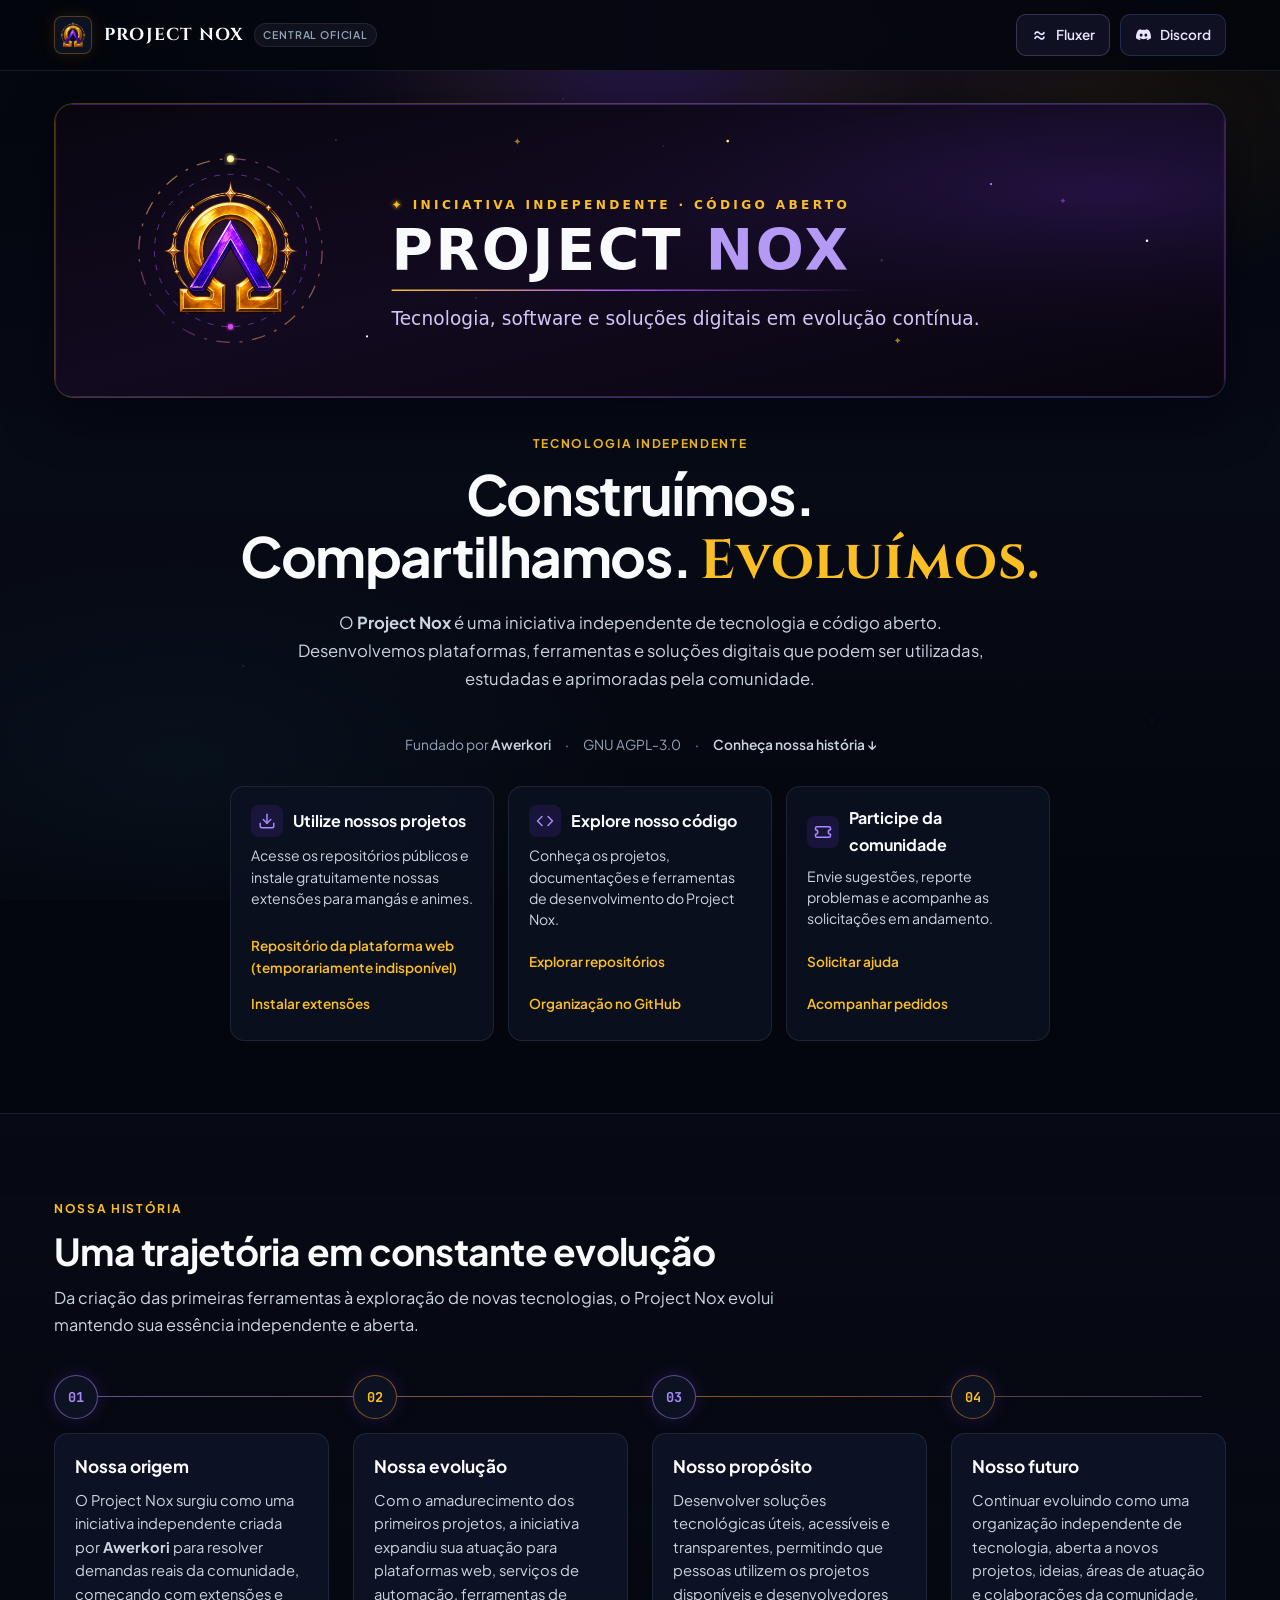
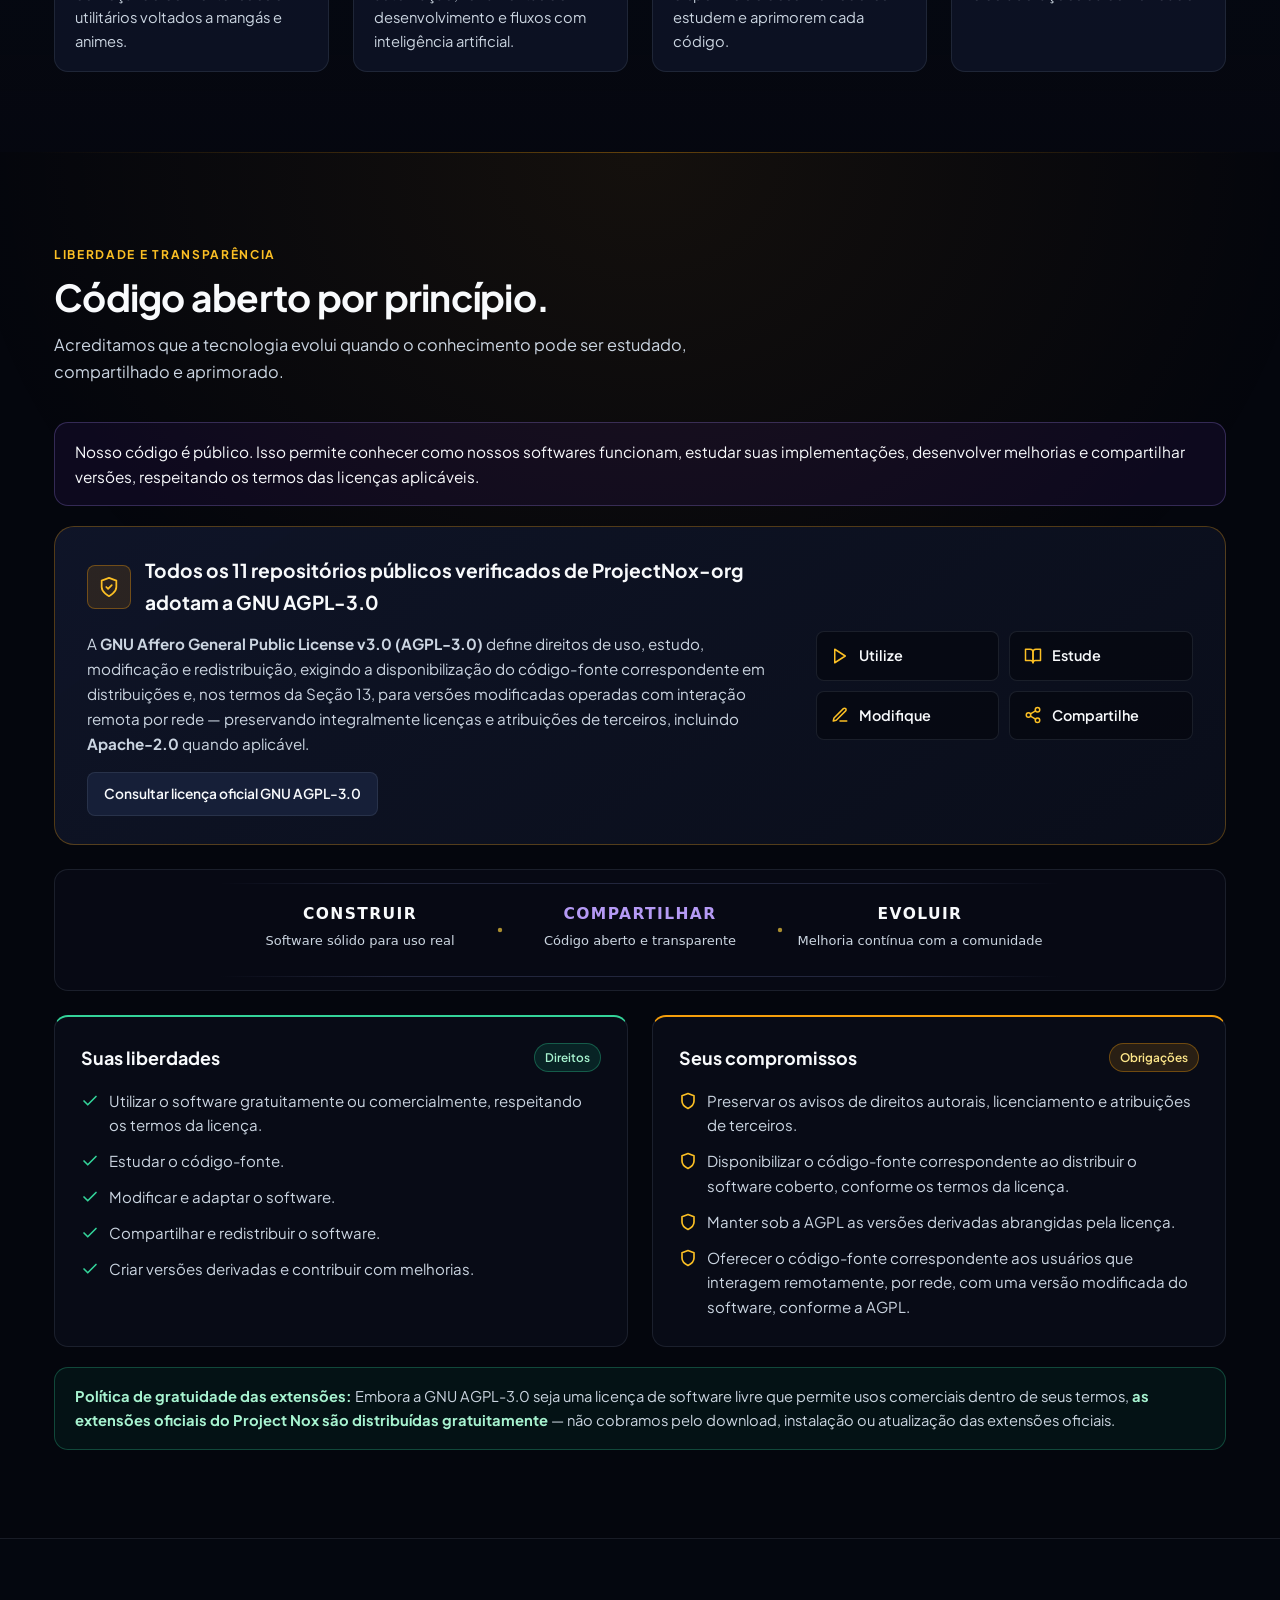
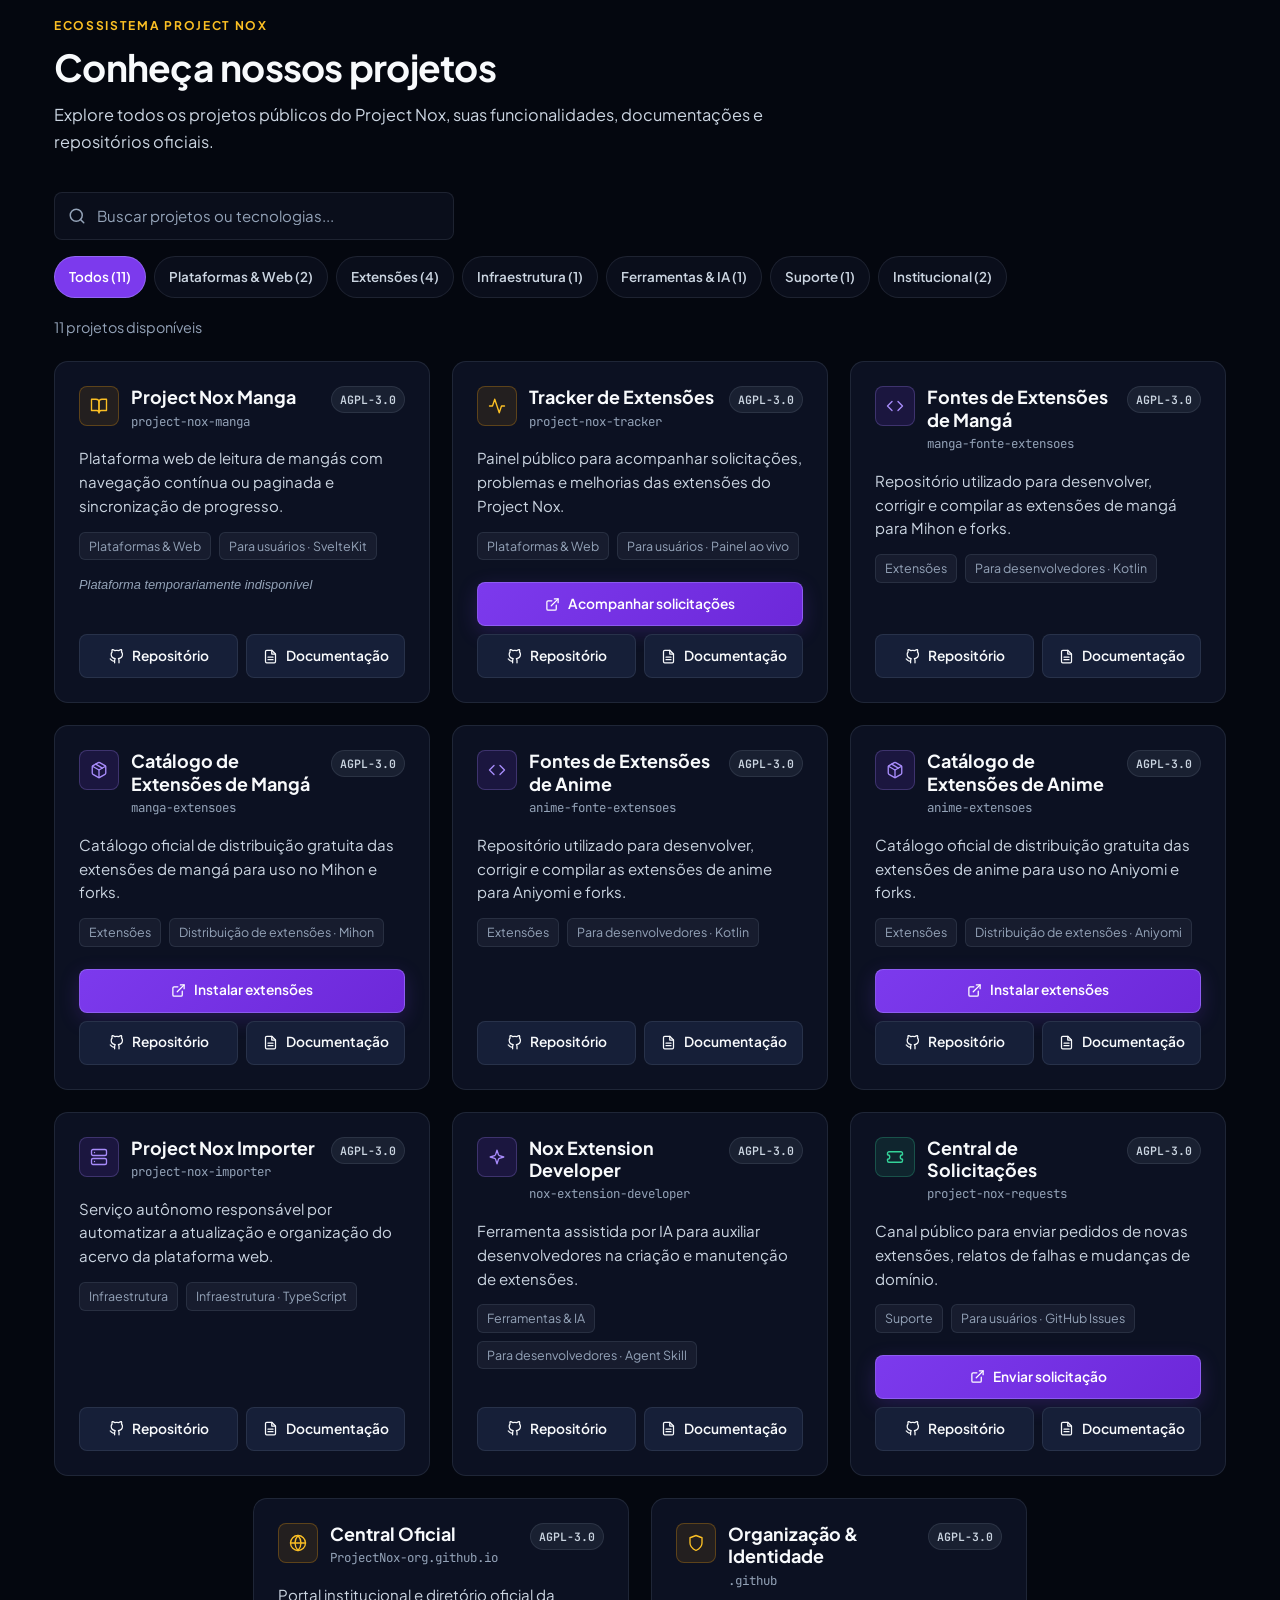
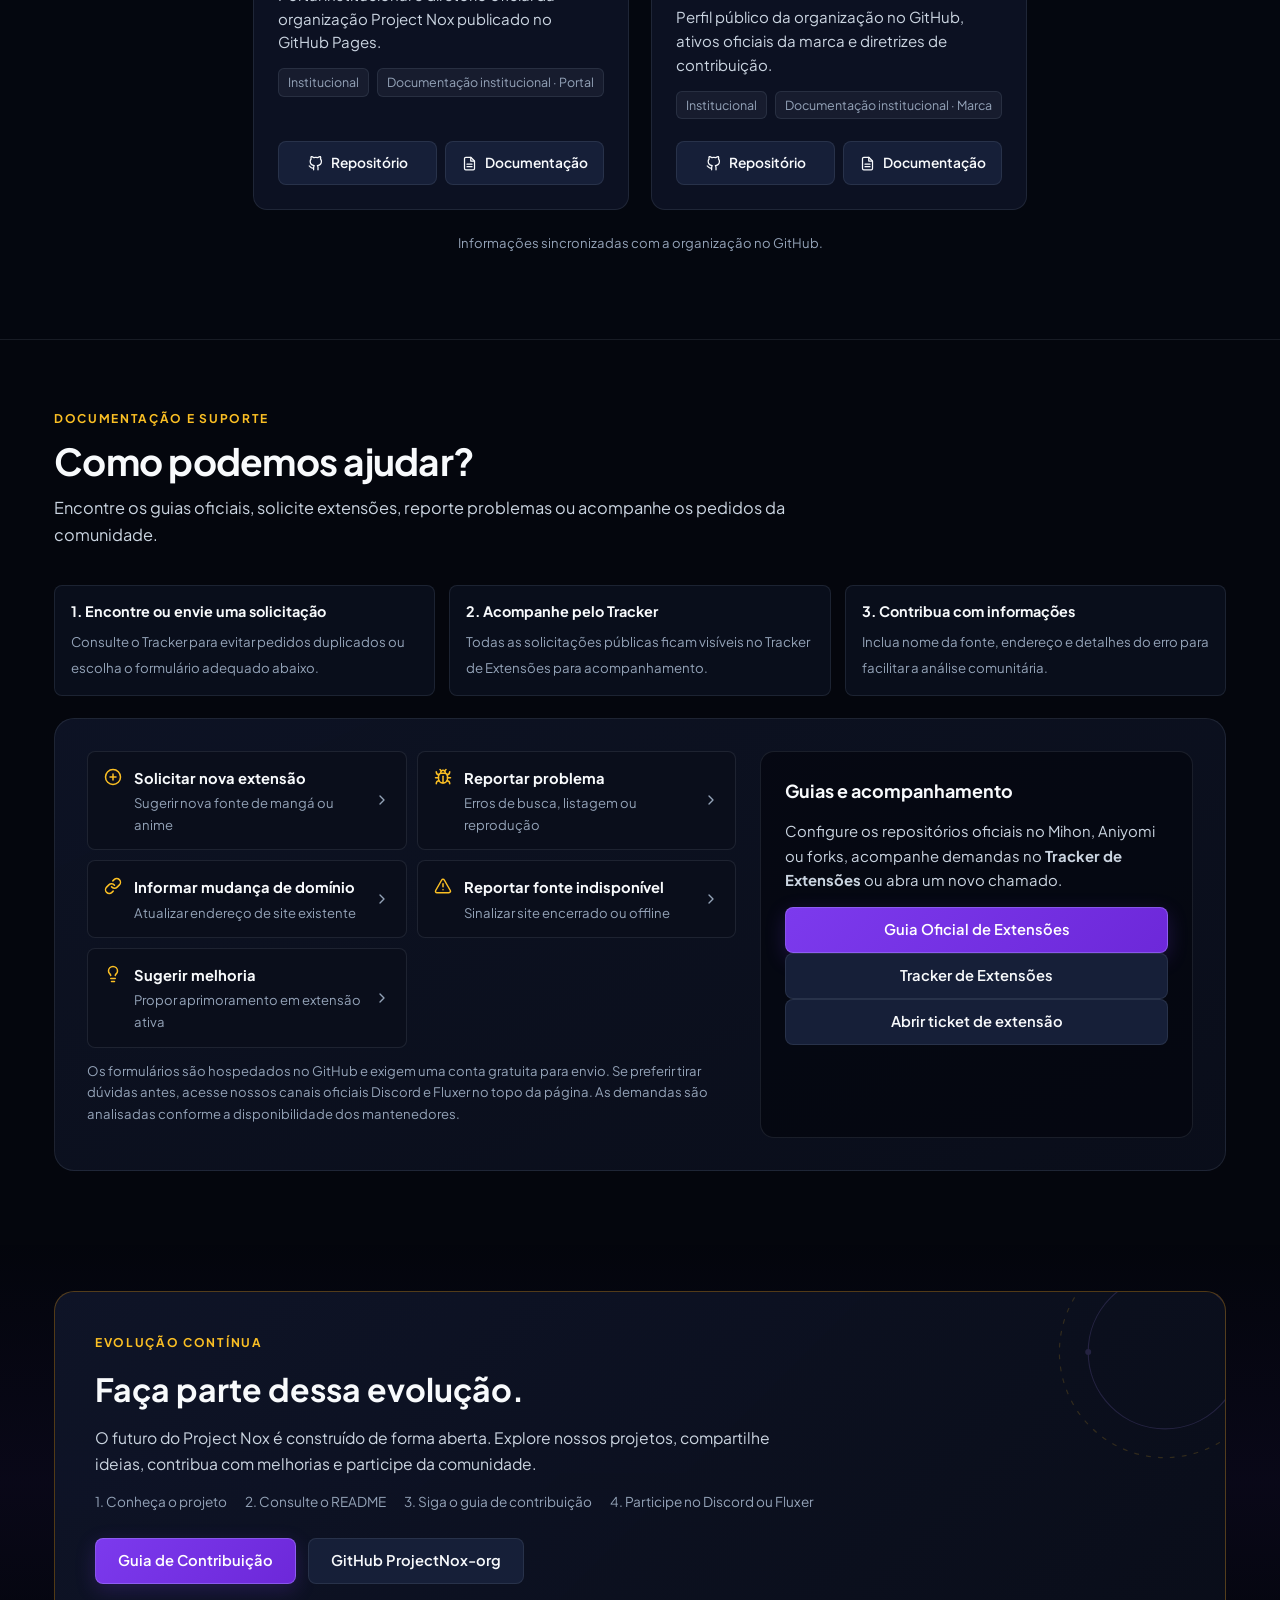
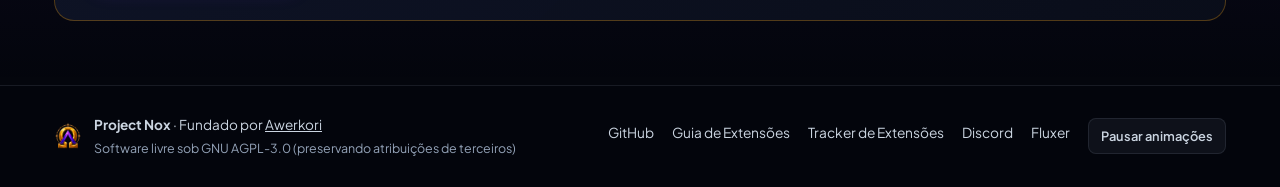
==== commit 17e4c69f: "chore(etapa-6): enforce project equality, fix motion SVG pause, harden sync & workflow Pages" ====
--- a/index.html
+++ b/index.html
@@ -126,16 +126,16 @@
 
               <!-- 06. Dois Públicos, Uma Única Central Oficial (Navegação orientada por intenção) -->
               <div class="intent-strip" aria-label="Escolha seu caminho no Project Nox">
-                <article class="intent-card gold">
+                <article class="intent-card">
                   <div class="intent-head">
                     <span class="intent-icon" aria-hidden="true">
                       <svg width="18" height="18" viewBox="0 0 24 24" fill="none" stroke="currentColor" stroke-width="2" stroke-linecap="round" stroke-linejoin="round"><path d="M21 15v4a2 2 0 0 1-2 2H5a2 2 0 0 1-2-2v-4"/><polyline points="7 10 12 15 17 10"/><line x1="12" y1="15" x2="12" y2="3"/></svg>
                     </span>
                     <h2>Utilize nossos projetos</h2>
                   </div>
-                  <p>Acesse a plataforma web de leitura e instale gratuitamente nossas extensões para mangás e animes.</p>
+                  <p>Acesse os repositórios públicos e instale gratuitamente nossas extensões para mangás e animes.</p>
                   <div class="intent-links">
-                    <a class="intent-link" href="https://manga.project-nox-awerkori.workers.dev" target="_blank" rel="noopener noreferrer">Acessar plataforma de leitura</a>
+                    <a class="intent-link" href="https://github.com/ProjectNox-org/project-nox-manga" target="_blank" rel="noopener noreferrer">Repositório da plataforma web (temporariamente indisponível)</a>
                     <a class="intent-link" href="extensoes/">Instalar extensões</a>
                   </div>
                 </article>
@@ -209,7 +209,7 @@
                 <div class="trajectory-body">
                   <h3>Nosso propósito</h3>
                   <p>
-                    Desenvolver soluções tecnológicas úteis, acessíveis e transparentes, permitindo que usuários aproveitem os serviços gratuitamente e desenvolvedores estudem e aprimorem cada código.
+                    Desenvolver soluções tecnológicas úteis, acessíveis e transparentes, permitindo que pessoas utilizem os projetos disponíveis e desenvolvedores estudem e aprimorem cada código.
                   </p>
                 </div>
               </article>
@@ -239,7 +239,7 @@
             </div>
 
             <div class="agpl-plain">
-              <strong>Para todos os visitantes:</strong> Nosso código é público. Isso permite que qualquer pessoa conheça como nossos softwares funcionam, estude suas implementações, desenvolva melhorias e compartilhe versões, respeitando os termos das licenças aplicáveis.
+              Nosso código é público. Isso permite conhecer como nossos softwares funcionam, estudar suas implementações, desenvolver melhorias e compartilhar versões, respeitando os termos das licenças aplicáveis.
             </div>
 
             <div class="agpl-declaration">
@@ -253,7 +253,7 @@
                   </h3>
                 </div>
                 <p>
-                  A <strong>GNU Affero General Public License v3.0 (AGPL-3.0)</strong> define direitos de uso, estudo, modificação e redistribuição, exigindo a disponibilização do código-fonte correspondente em distribuições e interações remotas por rede — preservando integralmente licenças e atribuições de terceiros, incluindo <strong>Apache-2.0</strong> quando aplicável.
+                  A <strong>GNU Affero General Public License v3.0 (AGPL-3.0)</strong> define direitos de uso, estudo, modificação e redistribuição, exigindo a disponibilização do código-fonte correspondente em distribuições e, nos termos da Seção 13, para versões modificadas operadas com interação remota por rede — preservando integralmente licenças e atribuições de terceiros, incluindo <strong>Apache-2.0</strong> quando aplicável.
                 </p>
                 <a
                   class="button secondary sm"
@@ -366,68 +366,8 @@
               <span class="eyebrow">ECOSSISTEMA PROJECT NOX</span>
               <h2 class="section-title" id="repos-title">Conheça nossos projetos</h2>
               <p class="section-desc">
-                Explore nossas plataformas, ferramentas, extensões e iniciativas de código aberto. Cada projeto possui sua própria documentação e repositório oficial.
+                Explore todos os projetos públicos do Project Nox, suas funcionalidades, documentações e repositórios oficiais.
               </p>
-            </div>
-
-            <!-- 07. Apresentação Visual Compacta das Áreas de Atuação -->
-            <div class="showcase-grid" aria-label="Áreas de atuação do Project Nox">
-              <article class="showcase-item">
-                <div class="showcase-media">
-                  <div class="showcase-vector">
-                    <span class="showcase-vector-tag">PROJECT NOX MANGA</span>
-                    <span>Leitura contínua &amp; paginada</span>
-                    <span>Histórico e progresso na nuvem</span>
-                  </div>
-                </div>
-                <h3>Plataformas digitais</h3>
-                <p>Experiências web desenvolvidas para oferecer acesso, organização e praticidade.</p>
-                <a class="intent-link" href="https://github.com/ProjectNox-org/project-nox-manga" target="_blank" rel="noopener noreferrer">Ver projeto no GitHub →</a>
-              </article>
-
-              <article class="showcase-item">
-                <div class="showcase-media">
-                  <img
-                    src="assets/showcase/extensoes-preview.webp"
-                    alt="Guia oficial de instalação de extensões do Project Nox"
-                    width="640"
-                    height="400"
-                    loading="lazy"
-                  />
-                </div>
-                <h3>Extensões para aplicativos</h3>
-                <p>Catálogos oficiais de extensões para mangás e animes, com instalação e atualização gratuitas.</p>
-                <a class="intent-link" href="extensoes/">Ver guia de instalação →</a>
-              </article>
-
-              <article class="showcase-item">
-                <div class="showcase-media">
-                  <img
-                    src="assets/showcase/tracker-preview.webp"
-                    alt="Painel público Tracker de Extensões do Project Nox"
-                    width="640"
-                    height="400"
-                    loading="lazy"
-                  />
-                </div>
-                <h3>Transparência nas solicitações</h3>
-                <p>Acompanhe publicamente os pedidos e o andamento das demandas de extensões.</p>
-                <a class="intent-link" href="https://projectnox-org.github.io/project-nox-tracker/">Acompanhar solicitações →</a>
-              </article>
-
-              <article class="showcase-item">
-                <div class="showcase-media">
-                  <div class="showcase-vector">
-                    <span class="showcase-vector-tag">nox-extension-developer</span>
-                    <span>• Keiyoushi (Mihon)</span>
-                    <span>• Yuzono (Aniyomi)</span>
-                    <span>• LNReader (Novels)</span>
-                  </div>
-                </div>
-                <h3>Ferramentas de desenvolvimento</h3>
-                <p>Soluções abertas para auxiliar desenvolvedores e agentes de IA na criação e manutenção de extensões.</p>
-                <a class="intent-link" href="https://github.com/ProjectNox-org/nox-extension-developer" target="_blank" rel="noopener noreferrer">Explorar ferramentas →</a>
-              </article>
             </div>
 
             <div class="directory-controls">
@@ -484,13 +424,8 @@
                   <span class="repo-meta-chip">Plataformas &amp; Web</span>
                   <span class="repo-meta-chip">Para usuários · SvelteKit</span>
                 </div>
-                <div class="repo-actions-wrap">
-                <div class="repo-primary-action">
-                  <a class="button primary sm repo-action-full" href="https://manga.project-nox-awerkori.workers.dev" target="_blank" rel="noopener noreferrer">
-                    <svg width="15" height="15" viewBox="0 0 24 24" fill="none" stroke="currentColor" stroke-width="2" stroke-linecap="round" stroke-linejoin="round" aria-hidden="true"><path d="M18 13v6a2 2 0 0 1-2 2H5a2 2 0 0 1-2-2V8a2 2 0 0 1 2-2h6"/><polyline points="15 3 21 3 21 9"/><line x1="10" y1="14" x2="21" y2="3"/></svg>
-                    <span>Acessar plataforma</span>
-                  </a>
-                </div>
+                <p class="repo-status-note">Plataforma temporariamente indisponível</p>
+                <div class="repo-actions-wrap">
                   <div class="repo-universal-actions">
                     <a class="button secondary sm" href="https://github.com/ProjectNox-org/project-nox-manga" target="_blank" rel="noopener noreferrer">
                       <svg width="15" height="15" viewBox="0 0 24 24" fill="none" stroke="currentColor" stroke-width="2" stroke-linecap="round" stroke-linejoin="round" aria-hidden="true"><path d="M9 19c-5 1.5-5-2.5-7-3m14 6v-3.87a3.37 3.37 0 0 0-.94-2.61c3.14-.35 6.44-1.54 6.44-7A5.44 5.44 0 0 0 20 4.77 5.07 5.07 0 0 0 19.91 1S18.73.65 16 2.48a13.38 13.38 0 0 0-7 0C6.27.65 5.09 1 5.09 1A5.07 5.07 0 0 0 5 4.77a5.44 5.44 0 0 0-1.5 3.78c0 5.42 3.3 6.61 6.44 7A3.37 3.37 0 0 0 9 18.13V22"/></svg>
--- a/styles.css
+++ b/styles.css
@@ -638,11 +638,6 @@
   flex-shrink: 0;
 }
 
-.intent-card.gold .intent-icon {
-  background: rgba(245, 158, 11, 0.12);
-  color: var(--accent-gold-text);
-}
-
 .intent-head h2 {
   margin: 0;
   font-size: 1rem;
@@ -681,78 +676,11 @@
   text-decoration: underline;
 }
 
-/* Compact 4-Pillar Product Showcase */
-.showcase-grid {
-  display: grid;
-  grid-template-columns: repeat(4, minmax(0, 1fr));
-  gap: 16px;
-  margin-bottom: 36px;
-}
-
-.showcase-item {
-  display: flex;
-  flex-direction: column;
-  gap: 10px;
-  padding: 16px;
-  border-radius: var(--radius-md);
-  background: rgba(12, 18, 34, 0.85);
-  border: 1px solid var(--border-subtle);
-}
-
-.showcase-media {
-  position: relative;
-  aspect-ratio: 16 / 10;
-  border-radius: var(--radius-sm);
-  overflow: hidden;
-  border: 1px solid var(--border-subtle);
-  background: #060913;
-}
-
-.showcase-media img {
-  display: block;
-  width: 100%;
-  height: 100%;
-  object-fit: cover;
-  object-position: top center;
-}
-
-.showcase-vector {
-  display: flex;
-  flex-direction: column;
-  justify-content: center;
-  gap: 8px;
-  padding: 14px;
-  height: 100%;
-  background:
-    radial-gradient(circle at 85% 15%, rgba(124, 58, 237, 0.2), transparent 60%),
-    linear-gradient(145deg, #0b1020, #060913);
-  font-family: var(--font-mono);
-  font-size: 0.72rem;
-  color: var(--text-secondary);
-}
-
-.showcase-vector-tag {
-  color: var(--accent-gold-text);
-  font-weight: 600;
-}
-
-.showcase-item h3 {
+.repo-status-note {
   margin: 0;
-  font-size: 0.98rem;
-  font-weight: 700;
-  color: var(--text-primary);
-}
-
-.showcase-item p {
-  margin: 0;
-  font-size: 0.84rem;
-  line-height: 1.5;
-  color: var(--text-secondary);
-}
-
-.showcase-item .intent-link {
-  margin-top: auto;
-  min-height: 36px;
+  font-size: 0.8rem;
+  color: var(--text-muted);
+  font-style: italic;
 }
 
 /* Two-Audience Open Source & Free Policy Note */
@@ -1845,10 +1773,6 @@
 
 /* Responsive Breakpoints */
 @media (max-width: 1080px) {
-  .showcase-grid {
-    grid-template-columns: repeat(2, minmax(0, 1fr));
-  }
-
   .repo-card {
     flex: 0 1 calc((100% - 22px) / 2);
   }
@@ -1893,10 +1817,6 @@
 }
 
 @media (max-width: 680px) {
-  .showcase-grid {
-    grid-template-columns: 1fr;
-  }
-
   .intent-link,
   .filter-chip,
   .footer-links a,
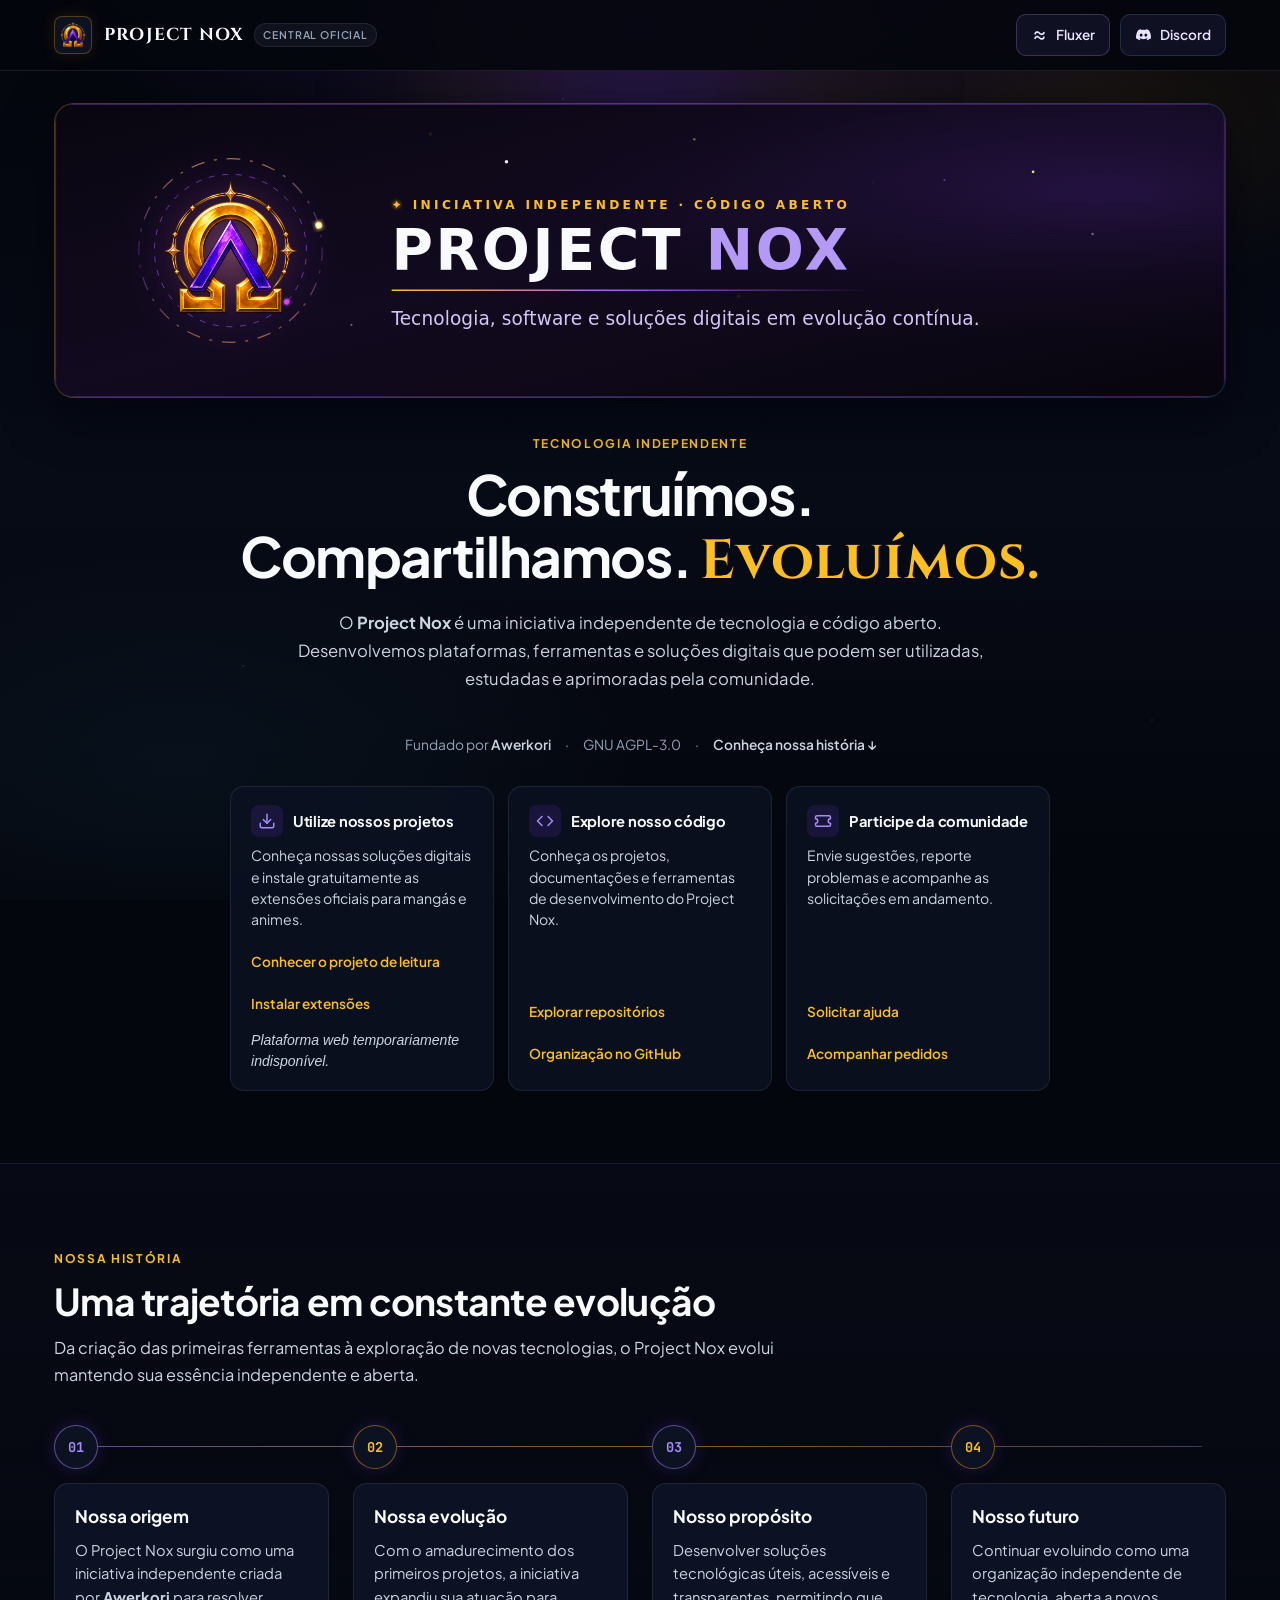
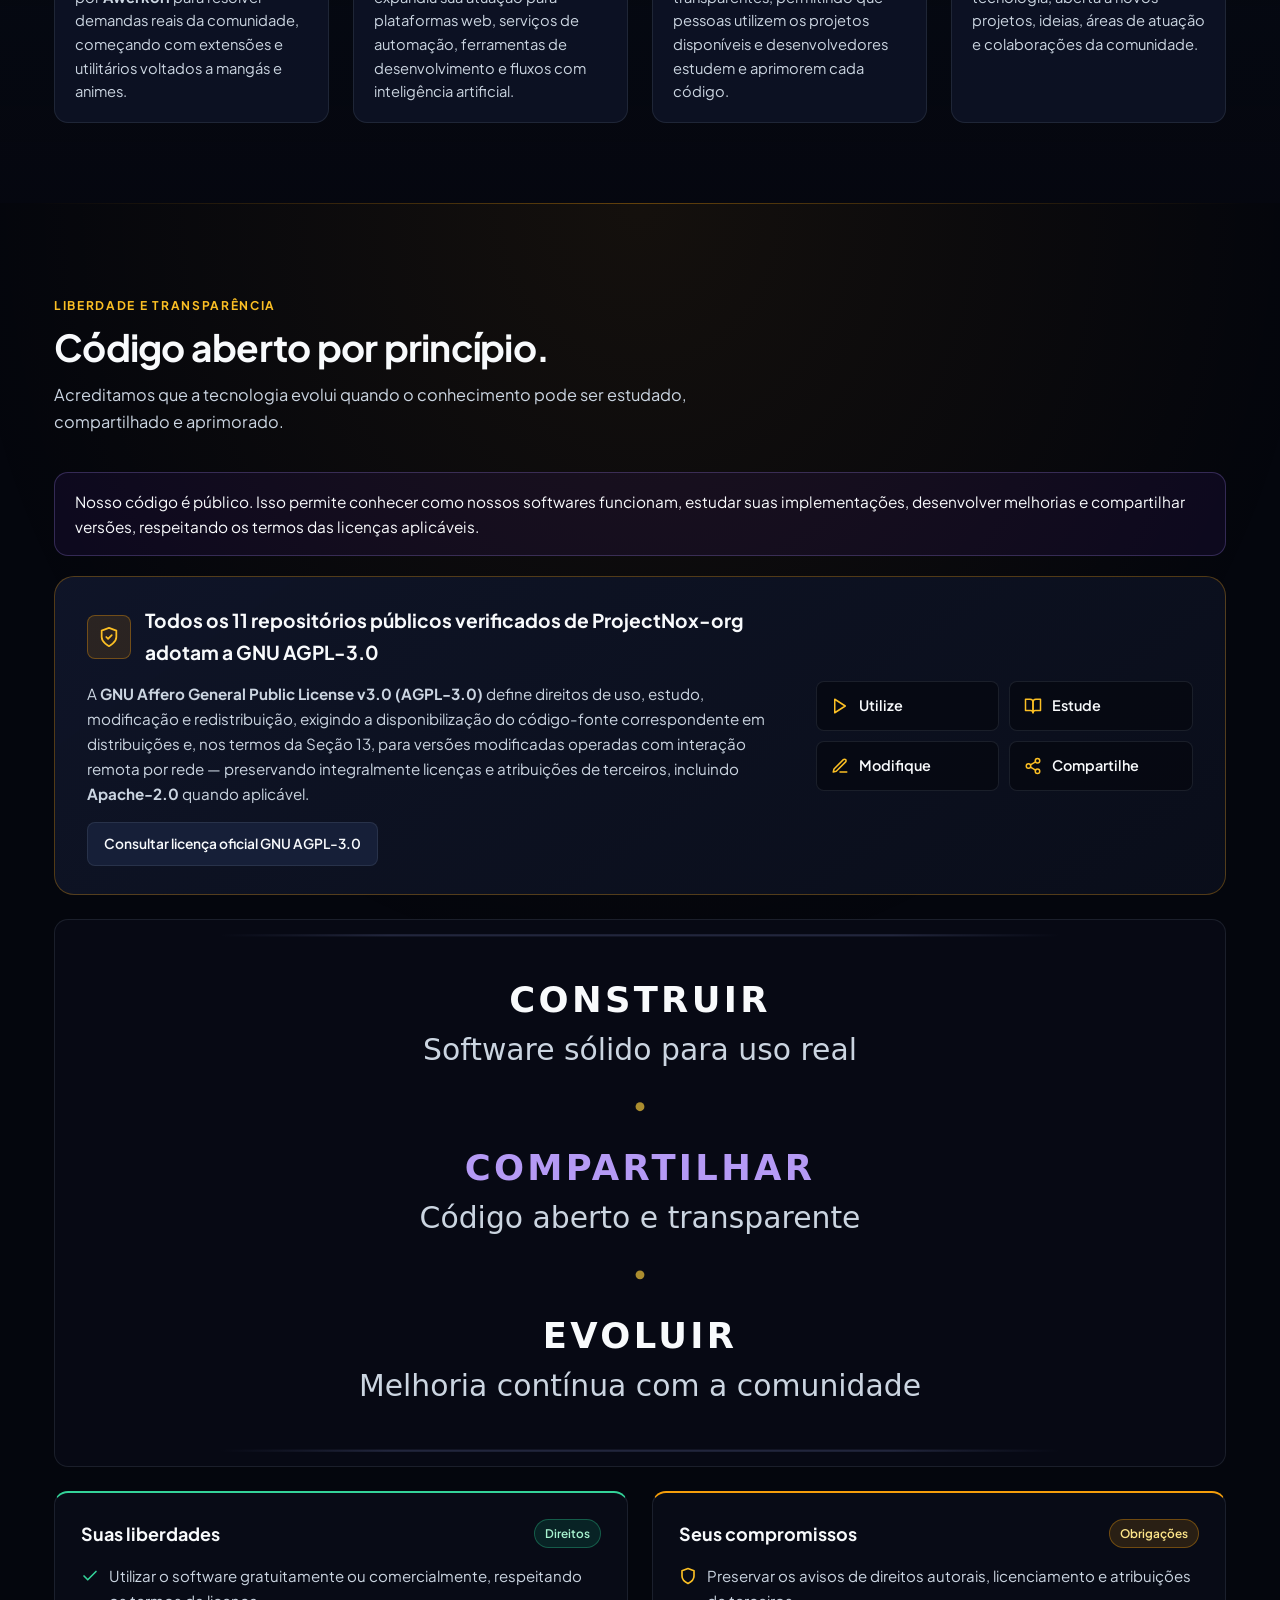
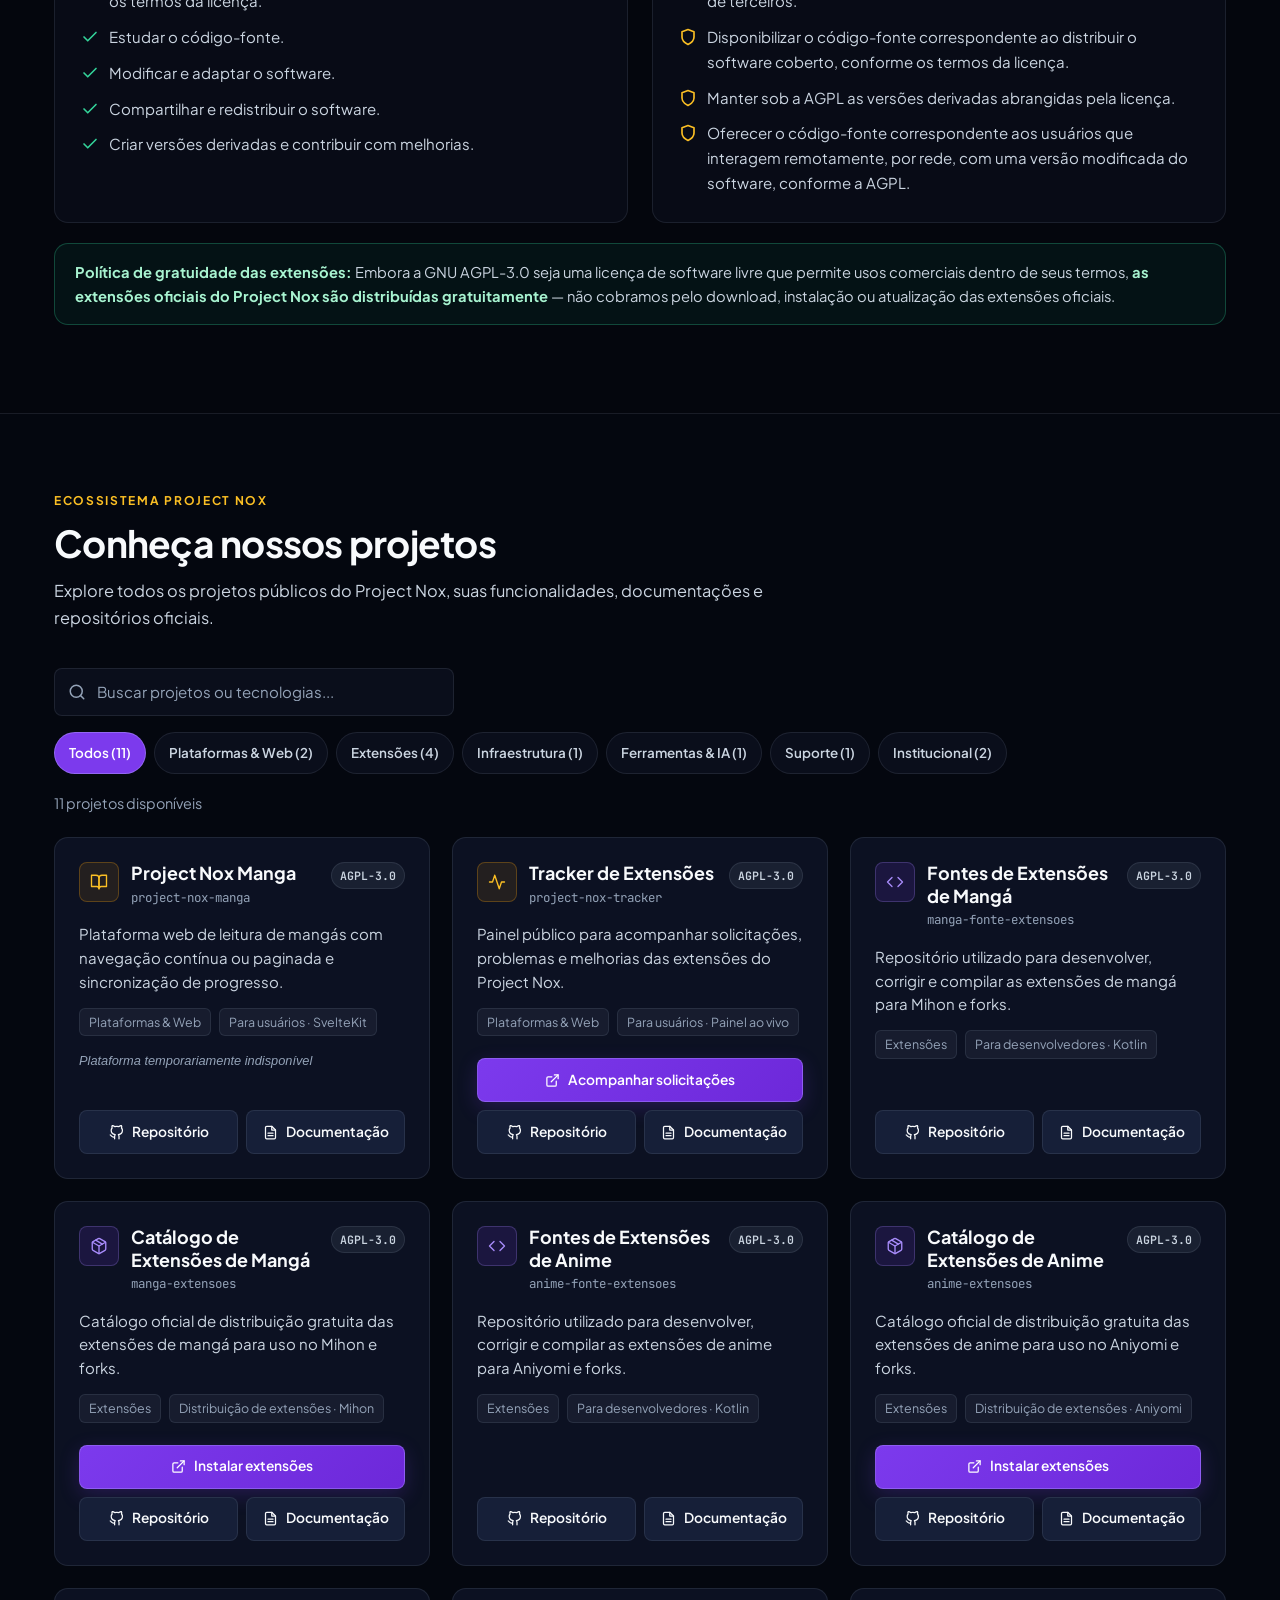
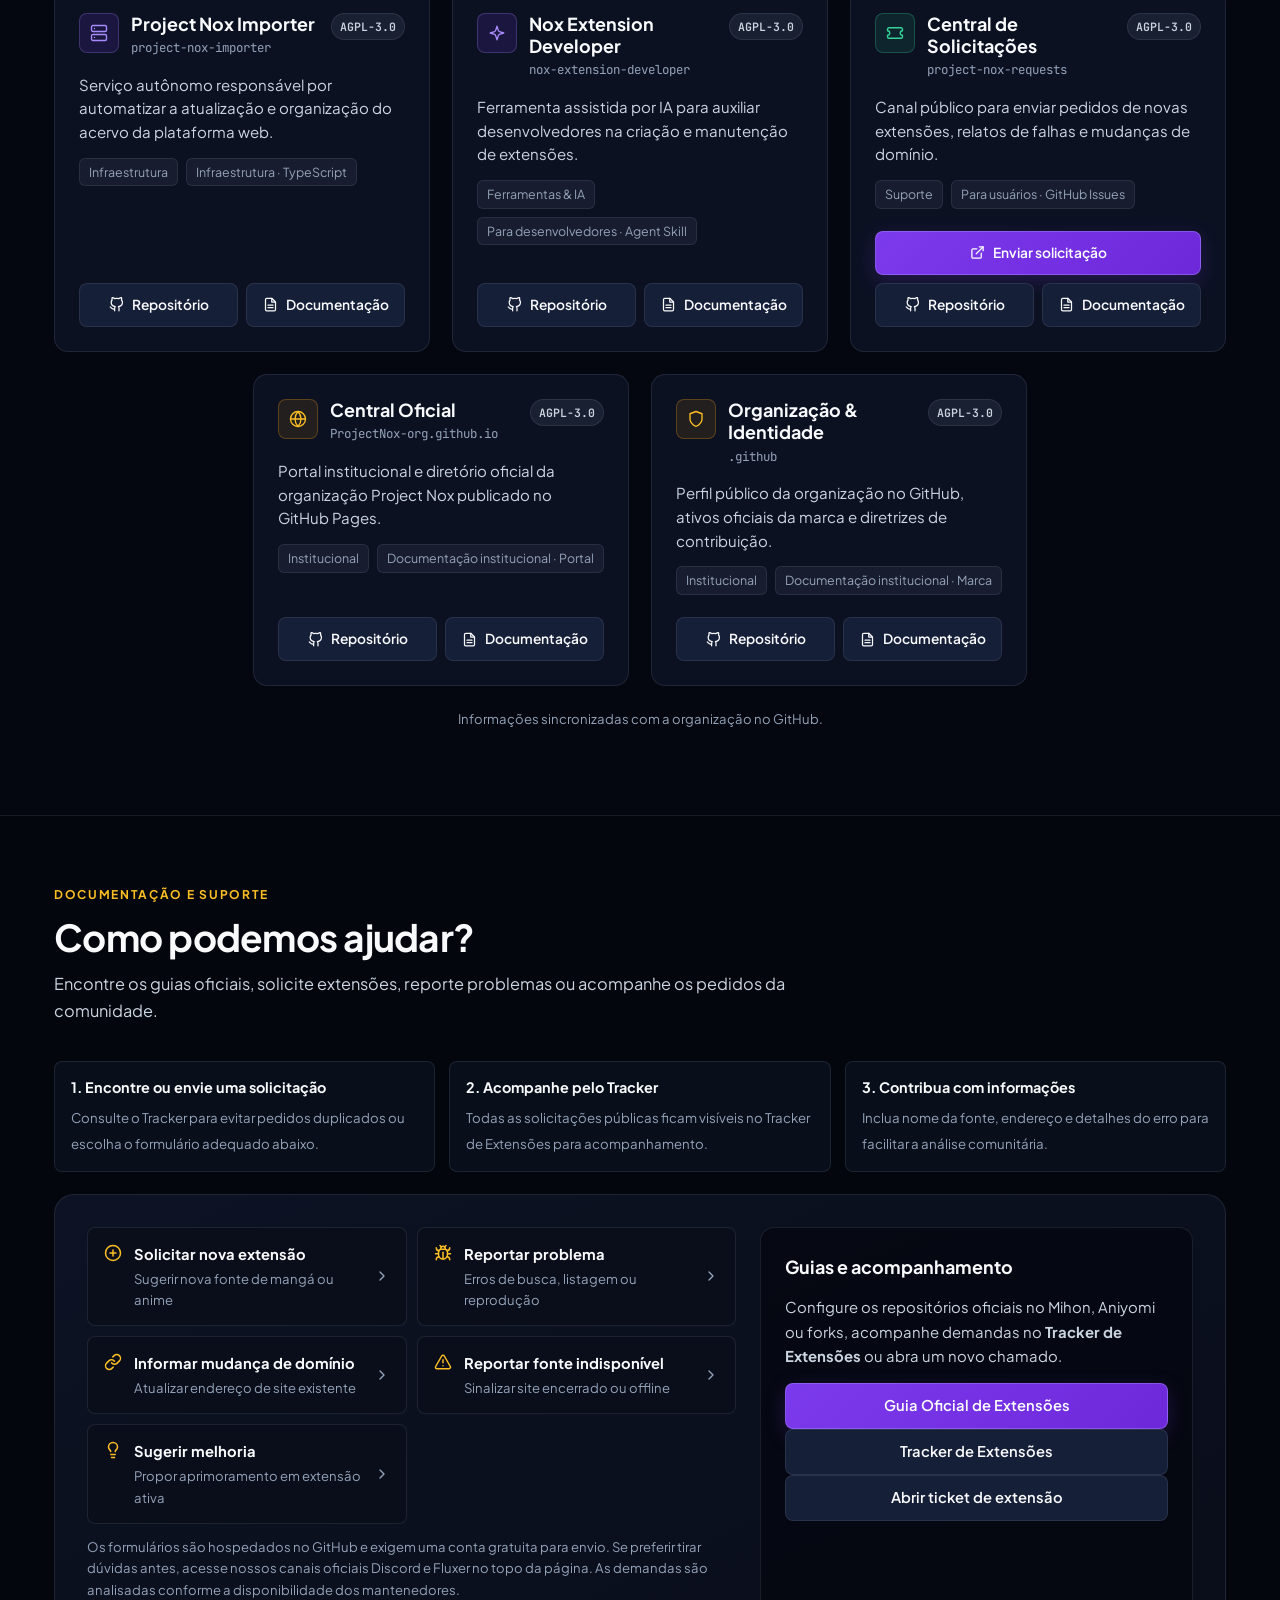
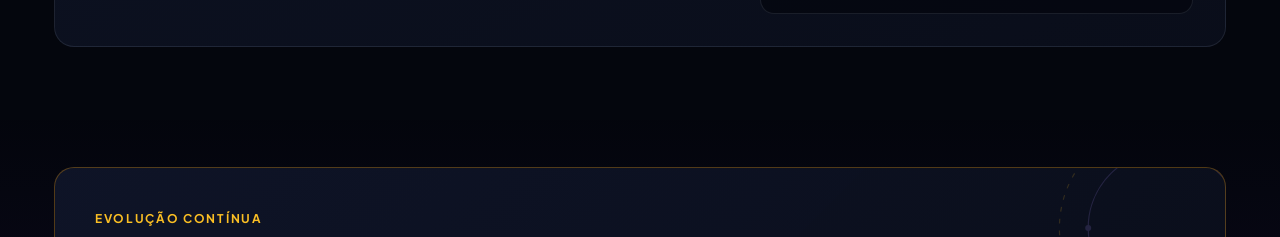
==== commit d70c86cf: "chore(etapa-7): polish navigation intent, mobile spacing, SVG blob variants & SHA deploy" ====
--- a/index.html
+++ b/index.html
@@ -34,7 +34,8 @@
       rel="stylesheet"
     />
 
-    <link rel="stylesheet" href="styles.css?v=6.0.0" />
+    <script>document.documentElement.classList.add('js');</script>
+    <link rel="stylesheet" href="styles.css?v=7.0.0" />
     <title>Project Nox — Central Oficial</title>
   </head>
   <body>
@@ -133,11 +134,12 @@
                     </span>
                     <h2>Utilize nossos projetos</h2>
                   </div>
-                  <p>Acesse os repositórios públicos e instale gratuitamente nossas extensões para mangás e animes.</p>
+                  <p>Conheça nossas soluções digitais e instale gratuitamente as extensões oficiais para mangás e animes.</p>
                   <div class="intent-links">
-                    <a class="intent-link" href="https://github.com/ProjectNox-org/project-nox-manga" target="_blank" rel="noopener noreferrer">Repositório da plataforma web (temporariamente indisponível)</a>
+                    <a class="intent-link" href="https://github.com/ProjectNox-org/project-nox-manga" target="_blank" rel="noopener noreferrer">Conhecer o projeto de leitura</a>
                     <a class="intent-link" href="extensoes/">Instalar extensões</a>
                   </div>
+                  <p class="intent-status-note">Plataforma web temporariamente indisponível.</p>
                 </article>
 
                 <article class="intent-card">
@@ -958,6 +960,22 @@
                 >
                   GitHub ProjectNox-org
                 </a>
+                <a
+                  class="button secondary sm"
+                  href="https://discord.com/invite/qNAMYUEmGj"
+                  target="_blank"
+                  rel="noopener noreferrer"
+                >
+                  Entrar no Discord
+                </a>
+                <a
+                  class="button secondary sm"
+                  href="https://web.canary.fluxer.app/invite/q456UCVt"
+                  target="_blank"
+                  rel="noopener noreferrer"
+                >
+                  Entrar no Fluxer
+                </a>
               </div>
             </div>
           </div>
@@ -989,6 +1007,6 @@
       </footer>
     </div>
 
-    <script src="app.js?v=6.0.0" defer></script>
+    <script src="app.js?v=7.0.0" defer></script>
   </body>
 </html>
--- a/styles.css
+++ b/styles.css
@@ -552,28 +552,6 @@
   max-width: 60ch;
 }
 
-.hero-actions {
-  display: flex;
-  flex-wrap: wrap;
-  justify-content: center;
-  gap: 14px;
-  margin-bottom: 14px;
-}
-
-.hero-history-link {
-  color: var(--text-muted);
-  font-size: 0.88rem;
-  font-weight: 500;
-  text-decoration: none;
-  padding: 6px 10px;
-  border-radius: var(--radius-sm);
-  transition: color var(--dur-hover) var(--ease-out);
-}
-
-.hero-history-link:hover {
-  color: var(--text-primary);
-}
-
 .hero-founder-strip {
   margin-top: 12px;
   display: inline-flex;
@@ -640,7 +618,9 @@
 
 .intent-head h2 {
   margin: 0;
-  font-size: 1rem;
+  font-size: 0.92rem;
+  line-height: 1.3;
+  letter-spacing: -0.018em;
   font-weight: 700;
   color: var(--text-primary);
 }
@@ -674,6 +654,14 @@
 .intent-link:hover {
   color: #fde68a;
   text-decoration: underline;
+}
+
+.intent-status-note {
+  margin: 0;
+  font-size: 0.78rem;
+  line-height: 1.4;
+  color: var(--text-muted);
+  font-style: italic;
 }
 
 .repo-status-note {
@@ -777,46 +765,6 @@
 .motion-toggle:hover {
   border-color: var(--border-strong);
   color: var(--text-primary);
-}
-
-/* Quick Support Bar for Extension Globe-Icon Users */
-.hero-support-bar {
-  margin-top: 22px;
-  display: inline-flex;
-  flex-wrap: wrap;
-  align-items: center;
-  justify-content: center;
-  gap: 10px 16px;
-  padding: 10px 18px;
-  border-radius: var(--radius-md);
-  background: rgba(10, 14, 27, 0.78);
-  border: 1px solid var(--border-subtle);
-  font-size: 0.85rem;
-  color: var(--text-muted);
-}
-
-.hero-support-links {
-  display: inline-flex;
-  flex-wrap: wrap;
-  align-items: center;
-  justify-content: center;
-  gap: 8px 16px;
-}
-
-.hero-support-link {
-  display: inline-flex;
-  align-items: center;
-  gap: 6px;
-  min-height: 36px;
-  color: var(--accent-gold-text);
-  font-weight: 600;
-  text-decoration: none;
-  transition: color var(--dur-hover) var(--ease-out);
-}
-
-.hero-support-link:hover {
-  color: #fde68a;
-  text-decoration: underline;
 }
 
 /* Constellation Connected Trajectory (4-column horizontal desktop, vertical spine mobile) */
@@ -1895,14 +1843,6 @@
     text-align: center;
   }
 
-  .hero-actions {
-    width: 100%;
-  }
-
-  .hero-actions .button {
-    width: 100%;
-  }
-
   .copy-row {
     flex-direction: column;
     align-items: stretch;
@@ -1913,6 +1853,14 @@
   .brand-badge {
     display: none;
   }
+
+  .brand-name {
+    font-size: 0.86rem;
+  }
+
+  .header-inner {
+    gap: 8px;
+  }
 }
 
 @media (max-width: 350px) {
@@ -1926,3 +1874,15 @@
     grid-template-columns: 1fr;
   }
 }
+
+/* Progressive enhancement: spacing when both panels are visible (no-JS) and hiding JS-only controls */
+.tab-panel:not([hidden]) + .tab-panel:not([hidden]) {
+  margin-top: 28px;
+}
+
+html:not(.js) .copy-btn,
+html:not(.js) .motion-toggle,
+html:not(.js) .tab-bar,
+html:not(.js) .directory-controls {
+  display: none;
+}
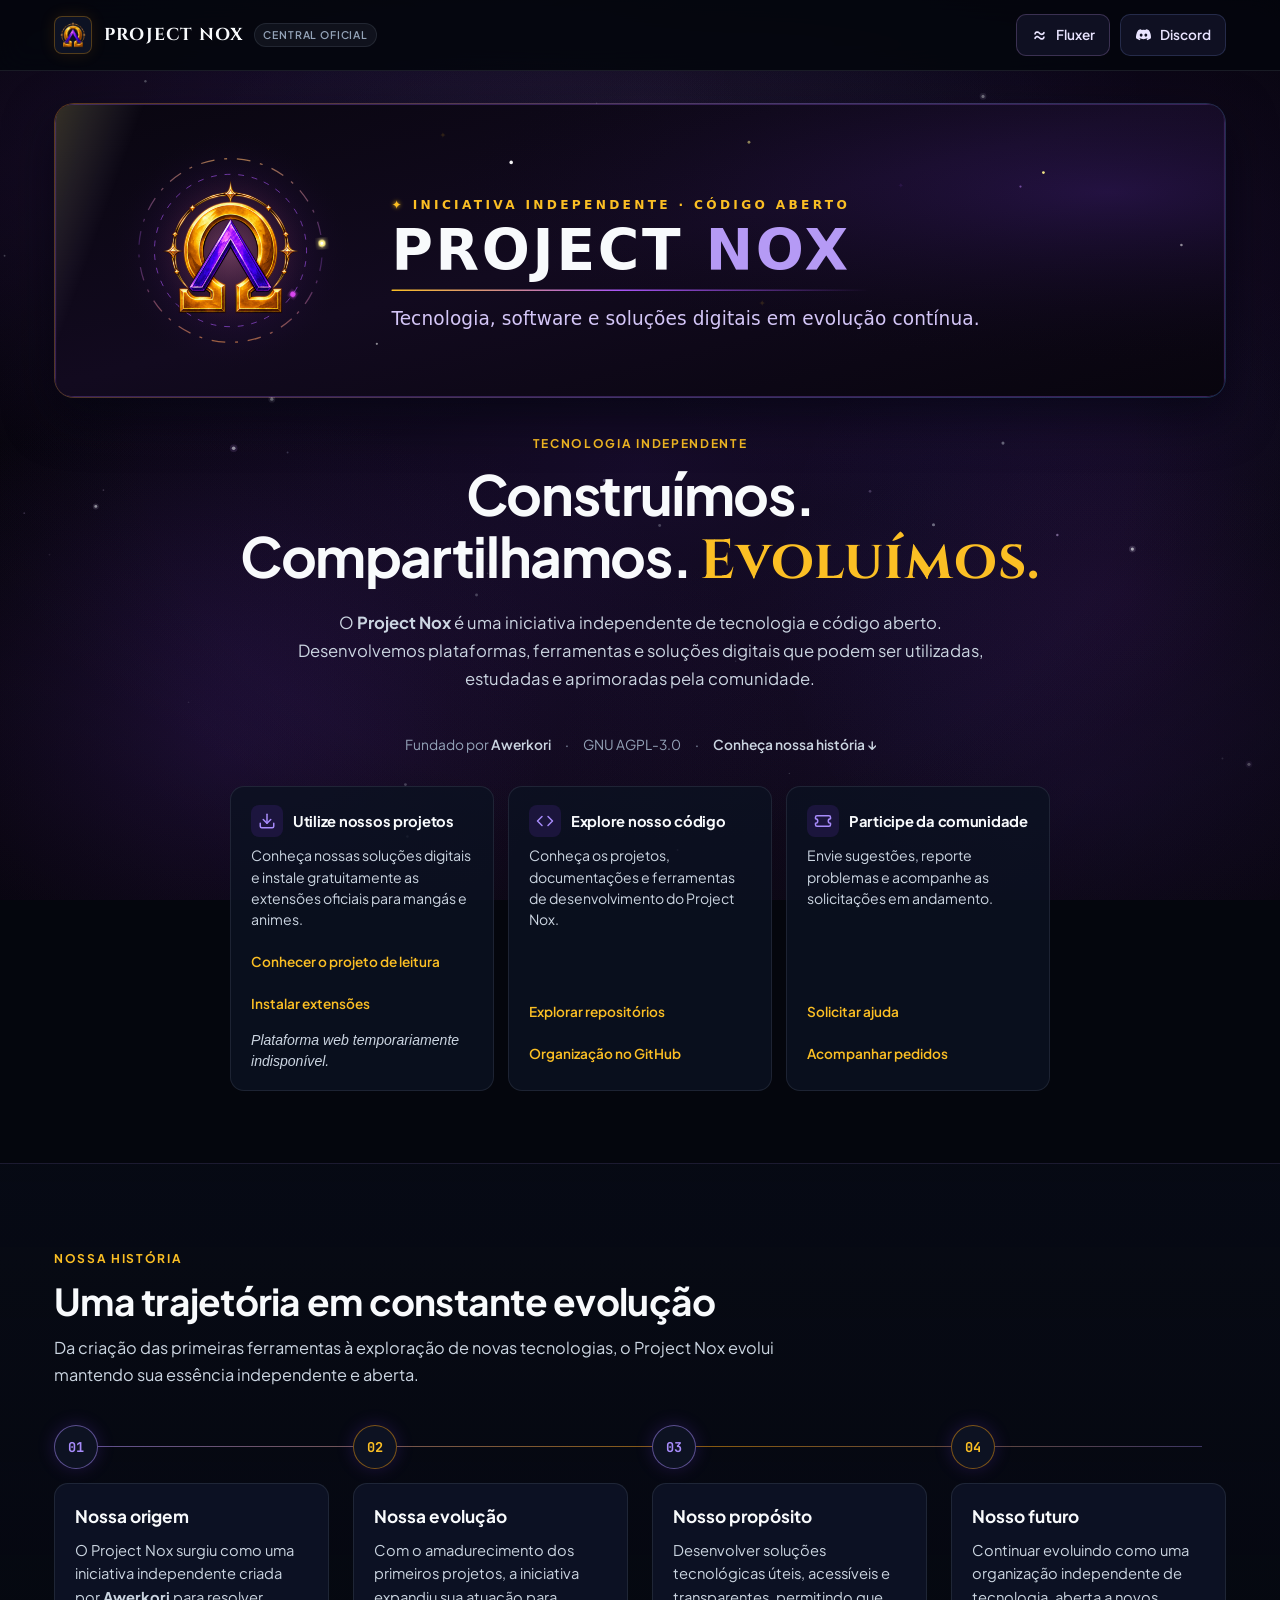
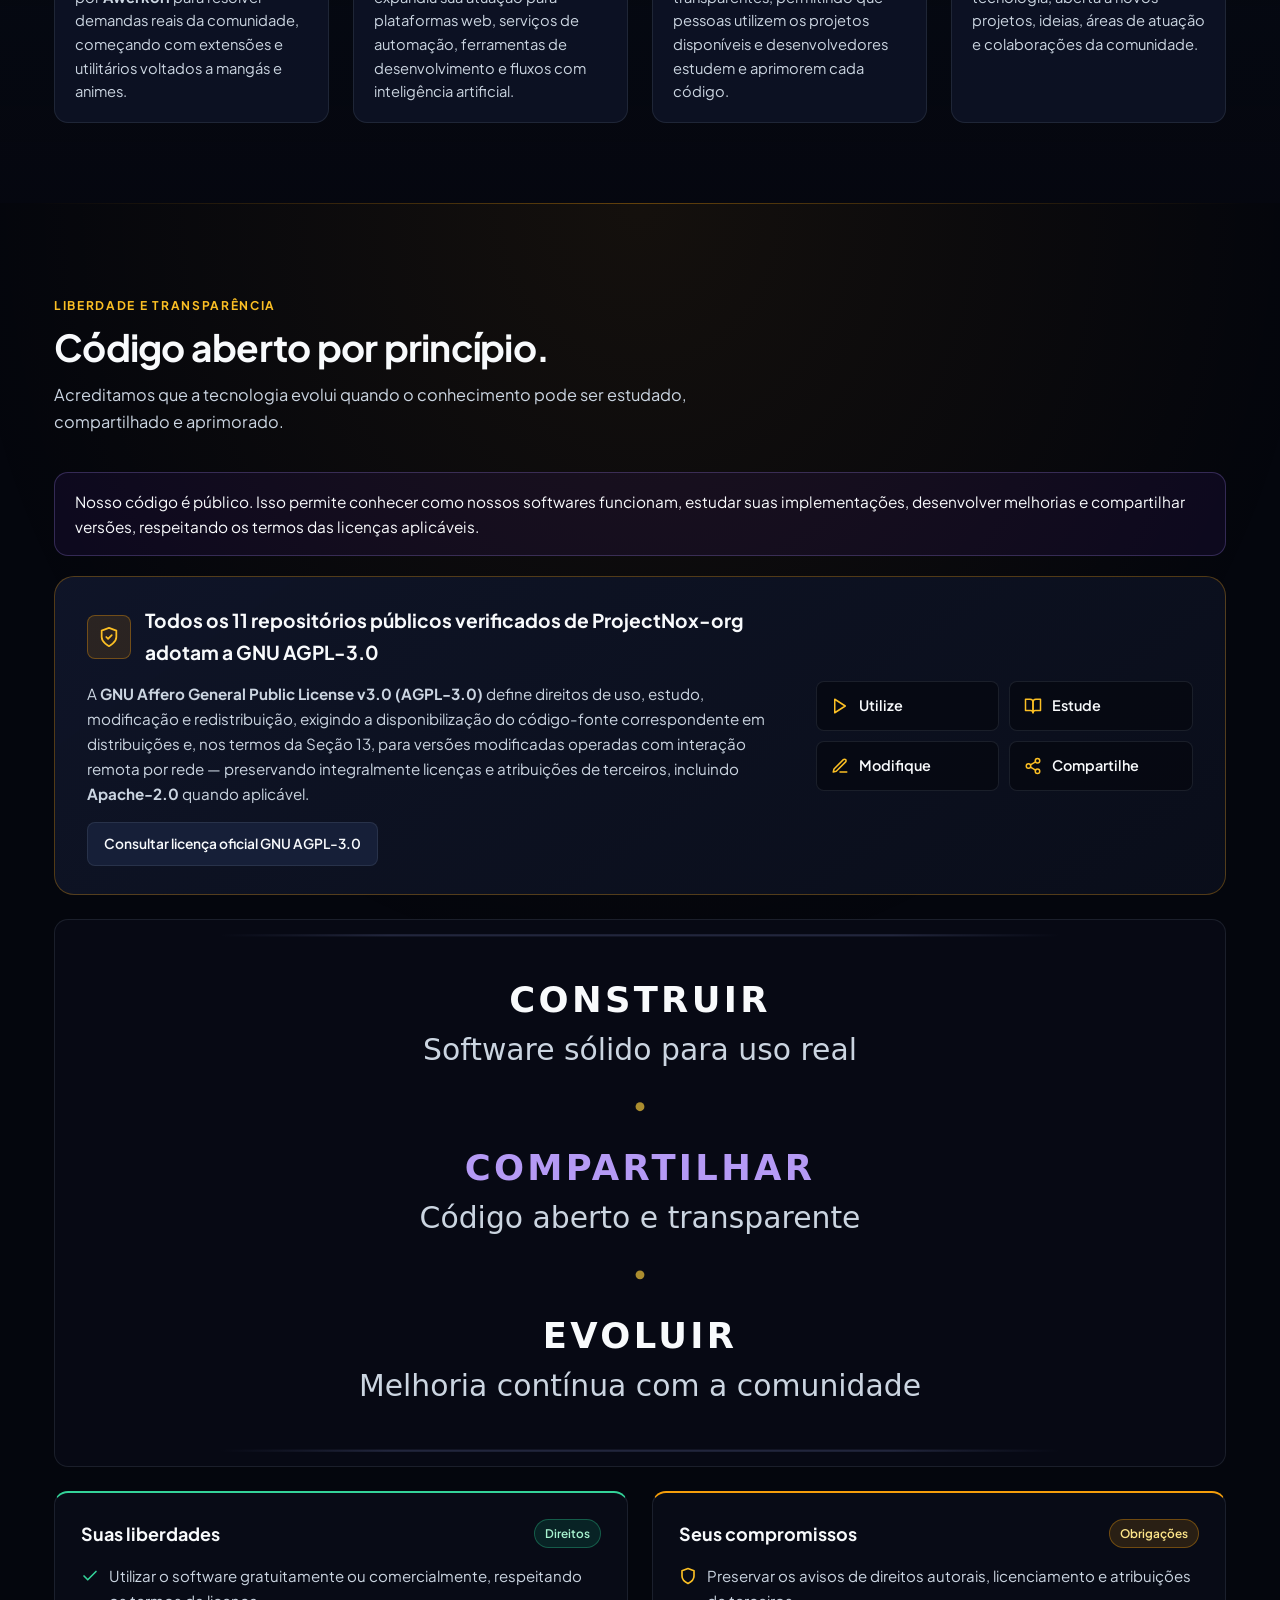
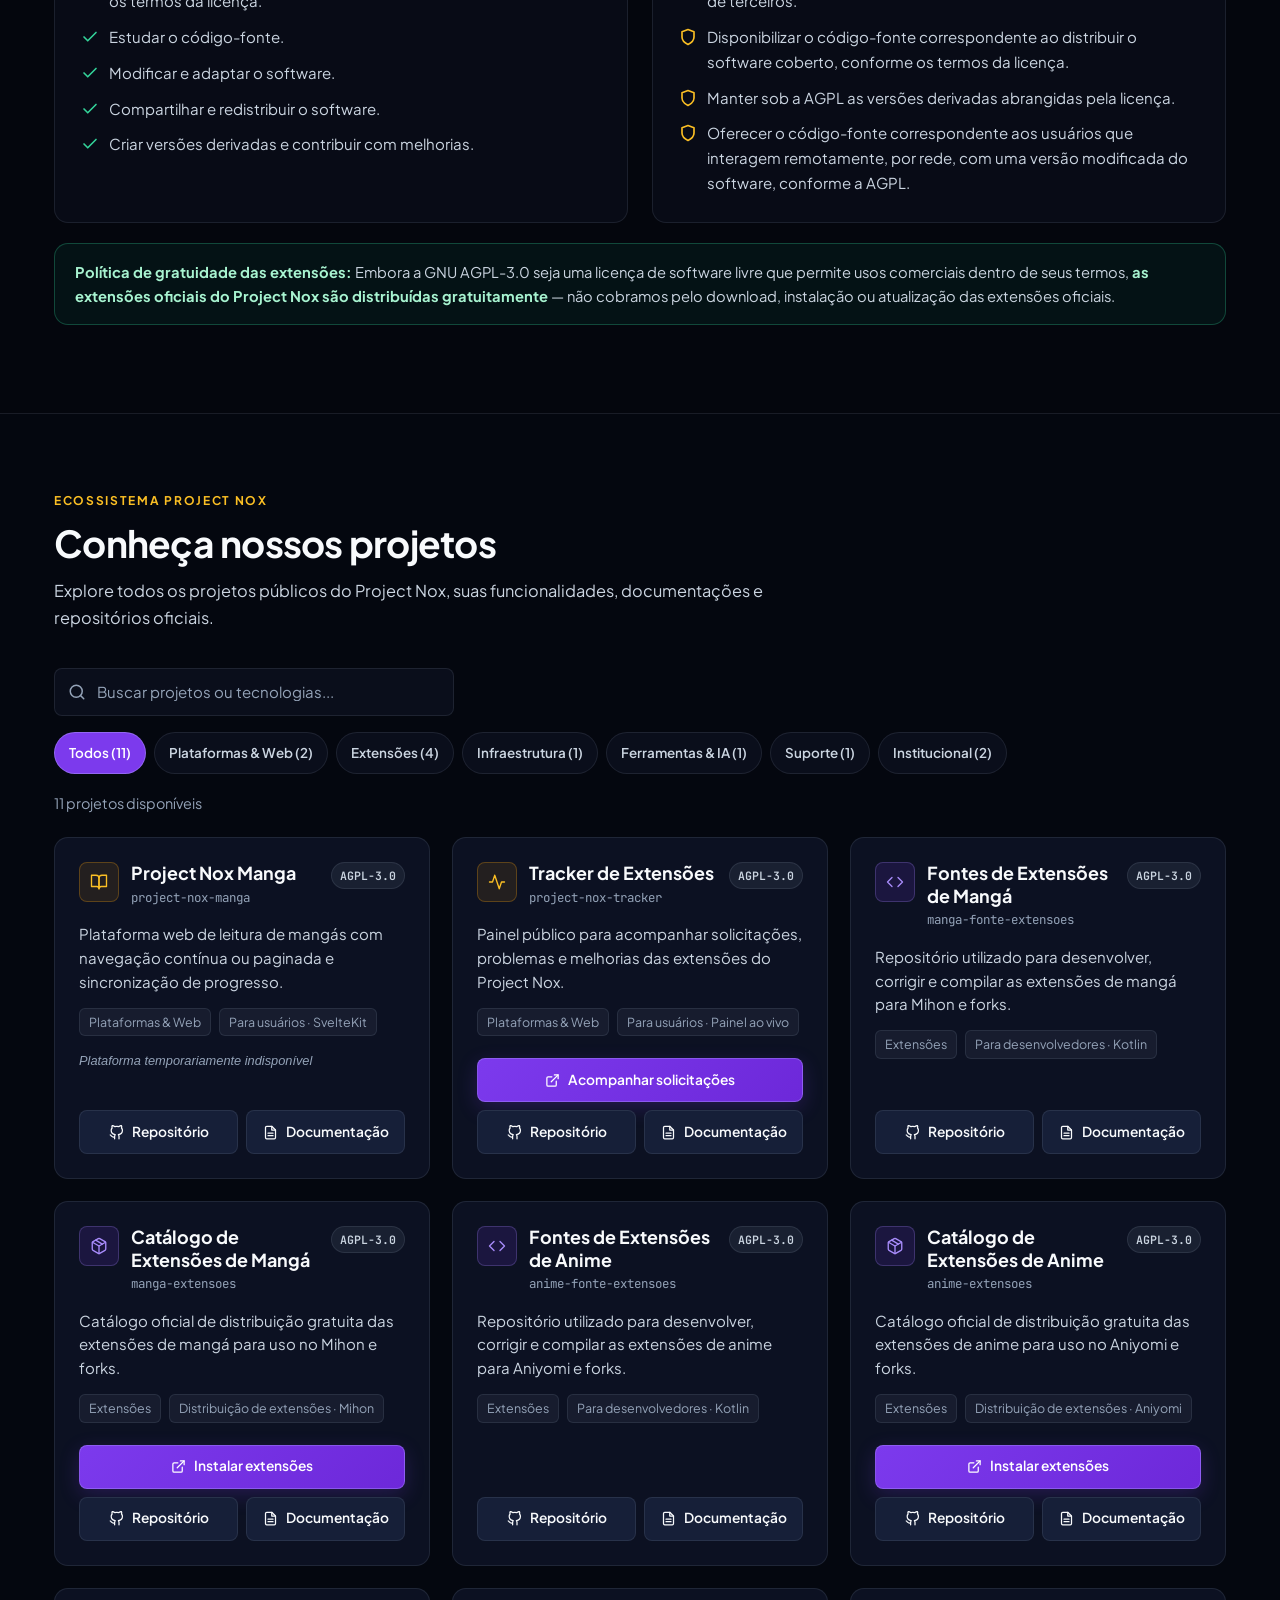
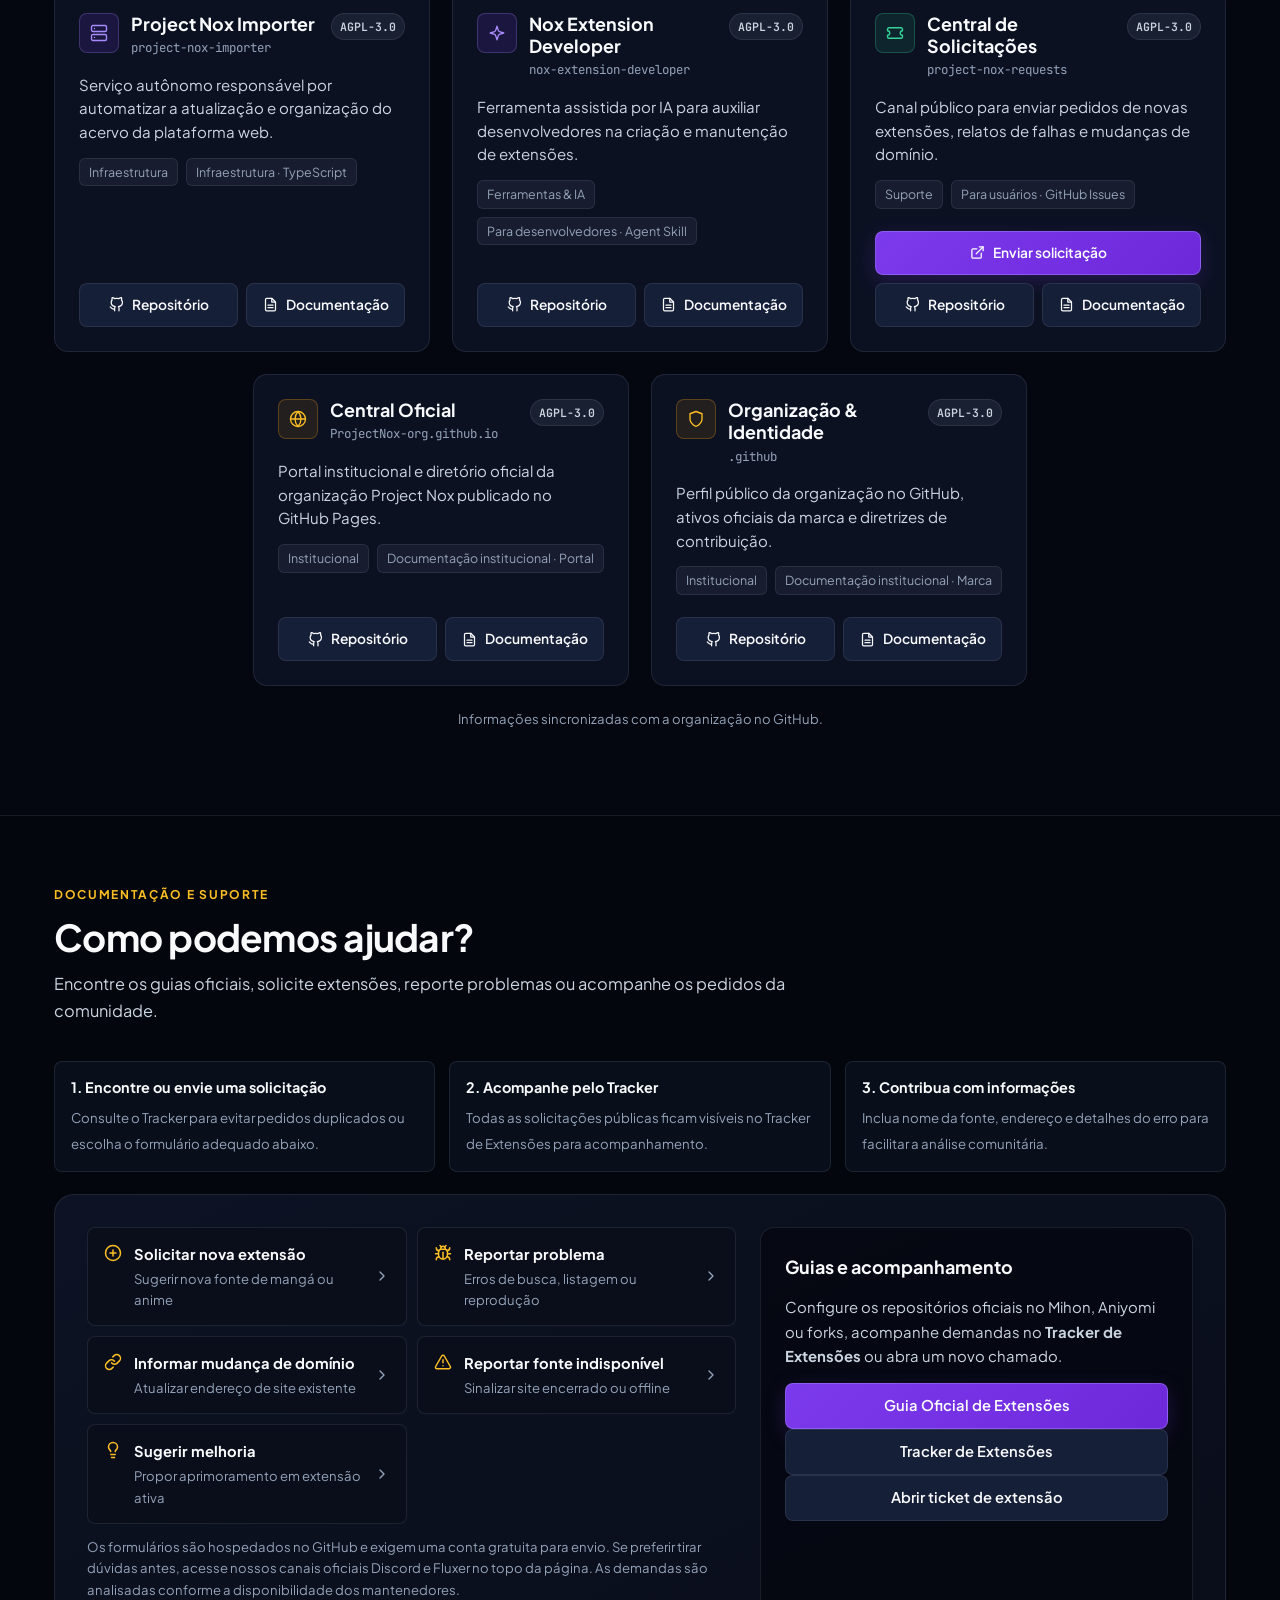
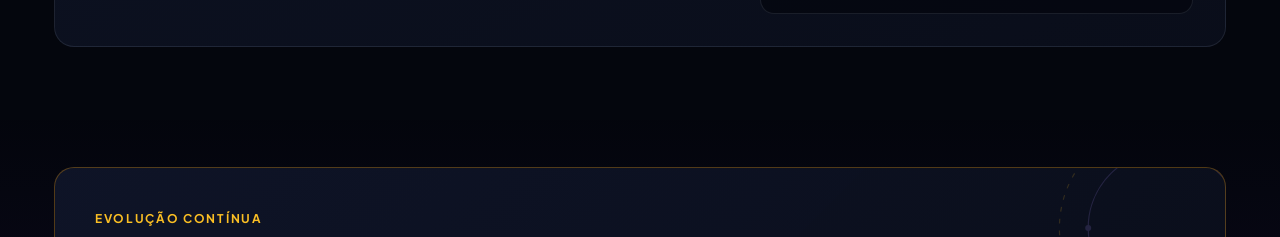
==== commit 1e2aeb6b: "feat(backdrop): adopt canonical cosmic snow background from project-nox-tracker@b4e66a1" ====
--- a/index.html
+++ b/index.html
@@ -35,13 +35,18 @@
     />
 
     <script>document.documentElement.classList.add('js');</script>
-    <link rel="stylesheet" href="styles.css?v=7.0.0" />
+    <link rel="stylesheet" href="styles.css?v=7.1.0" />
     <title>Project Nox — Central Oficial</title>
   </head>
   <body>
     <a class="skip-link" href="#conteudo-principal">Pular para o conteúdo</a>
-    <div class="cosmic-backdrop" aria-hidden="true">
-      <div class="cosmic-orb"></div>
+    <div class="particle-system" id="particle-system" aria-hidden="true">
+      <div class="ambient-mesh"></div>
+      <div class="ambient-glow glow-top"></div>
+      <div class="ambient-glow glow-side"></div>
+      <div class="ambient-glow glow-bottom-left"></div>
+      <canvas class="particle-canvas"></canvas>
+      <div class="night-vignette"></div>
     </div>
 
     <div class="app-shell">
@@ -1007,6 +1012,7 @@
       </footer>
     </div>
 
-    <script src="app.js?v=7.0.0" defer></script>
+    <script src="particles.js?v=1.0.0" defer></script>
+    <script src="app.js?v=7.1.0" defer></script>
   </body>
 </html>
--- a/styles.css
+++ b/styles.css
@@ -85,58 +85,85 @@
   overflow-x: hidden;
 }
 
-/* Tier 1: Global Cosmic Deep Space Backdrop */
-.cosmic-backdrop {
+html[data-motion="paused"] .particle-canvas {
+  display: none;
+}
+
+@media (prefers-reduced-motion: reduce) {
+  .particle-canvas {
+    display: none;
+  }
+}
+
+/* Tier 1: Global Cosmic Deep Space Backdrop (Canonical Project Nox Tracker b4e66a1) */
+.particle-system {
   position: fixed;
   inset: 0;
+  width: 100%;
+  height: 100%;
   z-index: 0;
   pointer-events: none;
   overflow: hidden;
-  background:
-    radial-gradient(ellipse 80% 45% at 50% -6%, rgba(124, 58, 237, 0.19), transparent 62%),
-    radial-gradient(ellipse 50% 35% at 86% 12%, rgba(245, 158, 11, 0.08), transparent 58%),
-    radial-gradient(ellipse 60% 40% at 14% 85%, rgba(56, 189, 248, 0.05), transparent 60%),
-    linear-gradient(180deg, #04060d 0%, #070b16 52%, #04060d 100%);
-}
-
-.cosmic-backdrop::before {
-  content: '';
+  contain: strict;
+  background: linear-gradient(145deg, #090611 0%, #07050d 48%, #0d0916 100%);
+}
+
+.ambient-mesh {
   position: absolute;
   inset: 0;
-  opacity: 0.42;
-  background-image:
-    radial-gradient(1px 1px at 11% 16%, rgba(248, 250, 252, 0.6) 50%, transparent 100%),
-    radial-gradient(1.3px 1.3px at 26% 38%, rgba(251, 191, 36, 0.48) 50%, transparent 100%),
-    radial-gradient(1px 1px at 44% 11%, rgba(248, 250, 252, 0.42) 50%, transparent 100%),
-    radial-gradient(1.4px 1.4px at 67% 28%, rgba(167, 139, 250, 0.52) 50%, transparent 100%),
-    radial-gradient(1px 1px at 85% 21%, rgba(248, 250, 252, 0.5) 50%, transparent 100%),
-    radial-gradient(1.2px 1.2px at 73% 64%, rgba(251, 191, 36, 0.32) 50%, transparent 100%),
-    radial-gradient(1px 1px at 19% 74%, rgba(248, 250, 252, 0.36) 50%, transparent 100%),
-    radial-gradient(1px 1px at 90% 80%, rgba(167, 139, 250, 0.38) 50%, transparent 100%);
-}
-
-.cosmic-orb {
+  background:
+    radial-gradient(ellipse 52% 38% at 50% 20%, rgba(226, 217, 245, 0.045) 0%, transparent 70%),
+    radial-gradient(ellipse 68% 54% at 14% 16%, rgba(103, 51, 168, 0.22) 0%, transparent 65%),
+    radial-gradient(ellipse 64% 58% at 86% 24%, rgba(73, 33, 133, 0.24) 0%, transparent 65%),
+    radial-gradient(ellipse 75% 60% at 50% 52%, rgba(124, 58, 237, 0.13) 0%, transparent 70%),
+    radial-gradient(ellipse 68% 58% at 18% 84%, rgba(92, 43, 154, 0.20) 0%, transparent 65%),
+    radial-gradient(ellipse 65% 56% at 85% 88%, rgba(67, 31, 119, 0.20) 0%, transparent 65%);
+}
+
+.ambient-glow {
   position: absolute;
-  width: 560px;
-  height: 560px;
-  top: -200px;
+  border-radius: 50%;
+  opacity: 0.75;
+  pointer-events: none;
+}
+
+.glow-top {
+  width: min(1000px, 120vw);
+  height: 520px;
+  top: -160px;
   left: 50%;
   transform: translateX(-50%);
-  border-radius: 50%;
-  background: radial-gradient(circle, rgba(124, 58, 237, 0.2) 0%, rgba(245, 158, 11, 0.06) 45%, transparent 72%);
-  filter: blur(44px);
-  animation: orbDrift 22s ease-in-out infinite alternate;
-}
-
-@keyframes orbDrift {
-  0% {
-    transform: translate(-53%, 0) scale(0.96);
-    opacity: 0.72;
-  }
-  100% {
-    transform: translate(-47%, 16px) scale(1.05);
-    opacity: 0.92;
-  }
+  background: radial-gradient(ellipse at center, rgba(139, 92, 246, 0.12) 0%, rgba(99, 102, 241, 0.05) 42%, transparent 72%);
+}
+
+.glow-side {
+  width: 680px;
+  height: 680px;
+  top: 28%;
+  right: -180px;
+  background: radial-gradient(circle, rgba(147, 51, 234, 0.10) 0%, rgba(79, 70, 229, 0.04) 48%, transparent 74%);
+}
+
+.glow-bottom-left {
+  width: 680px;
+  height: 680px;
+  bottom: -160px;
+  left: -140px;
+  background: radial-gradient(circle, rgba(124, 58, 237, 0.10) 0%, rgba(48, 23, 75, 0.05) 52%, transparent 74%);
+}
+
+.particle-canvas {
+  position: absolute;
+  inset: 0;
+  width: 100%;
+  height: 100%;
+  display: block;
+}
+
+.night-vignette {
+  position: absolute;
+  inset: 0;
+  background: radial-gradient(ellipse at center, transparent 54%, rgba(4, 3, 9, 0.52) 100%);
 }
 
 .app-shell {
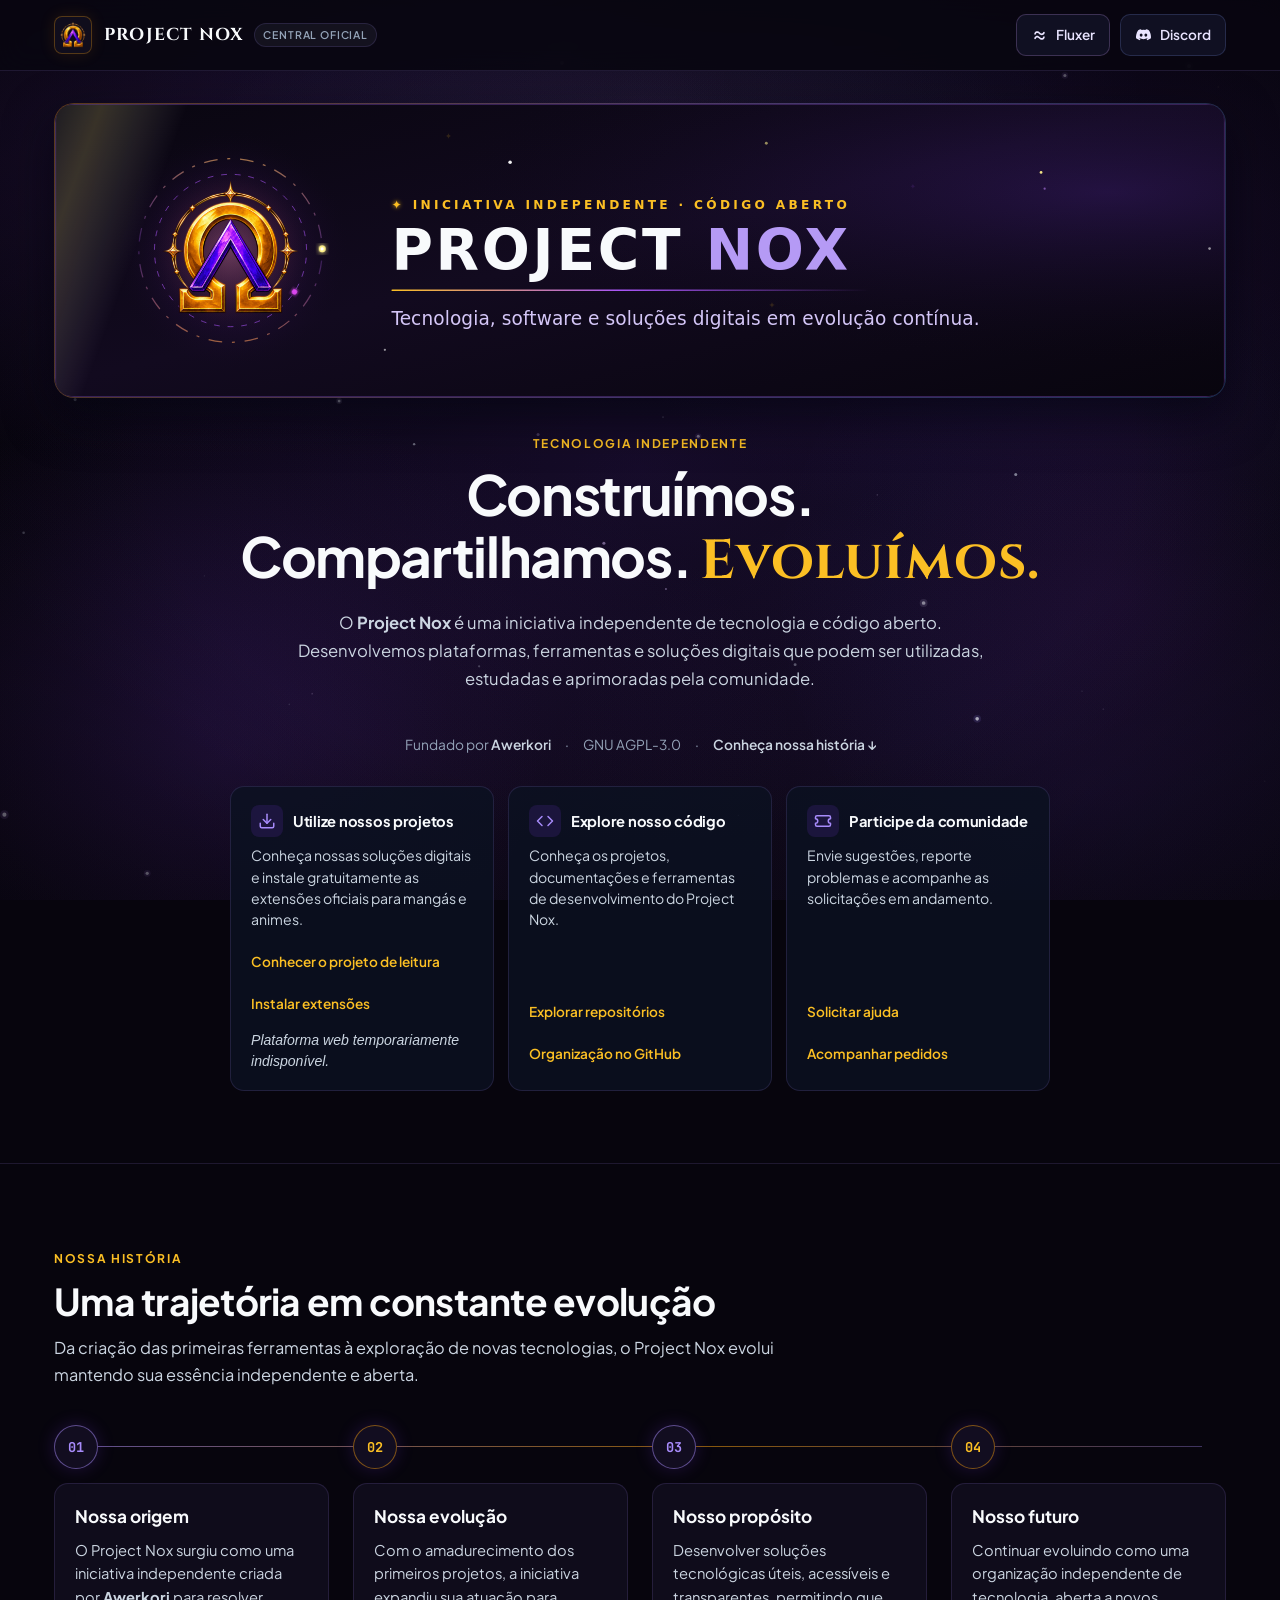
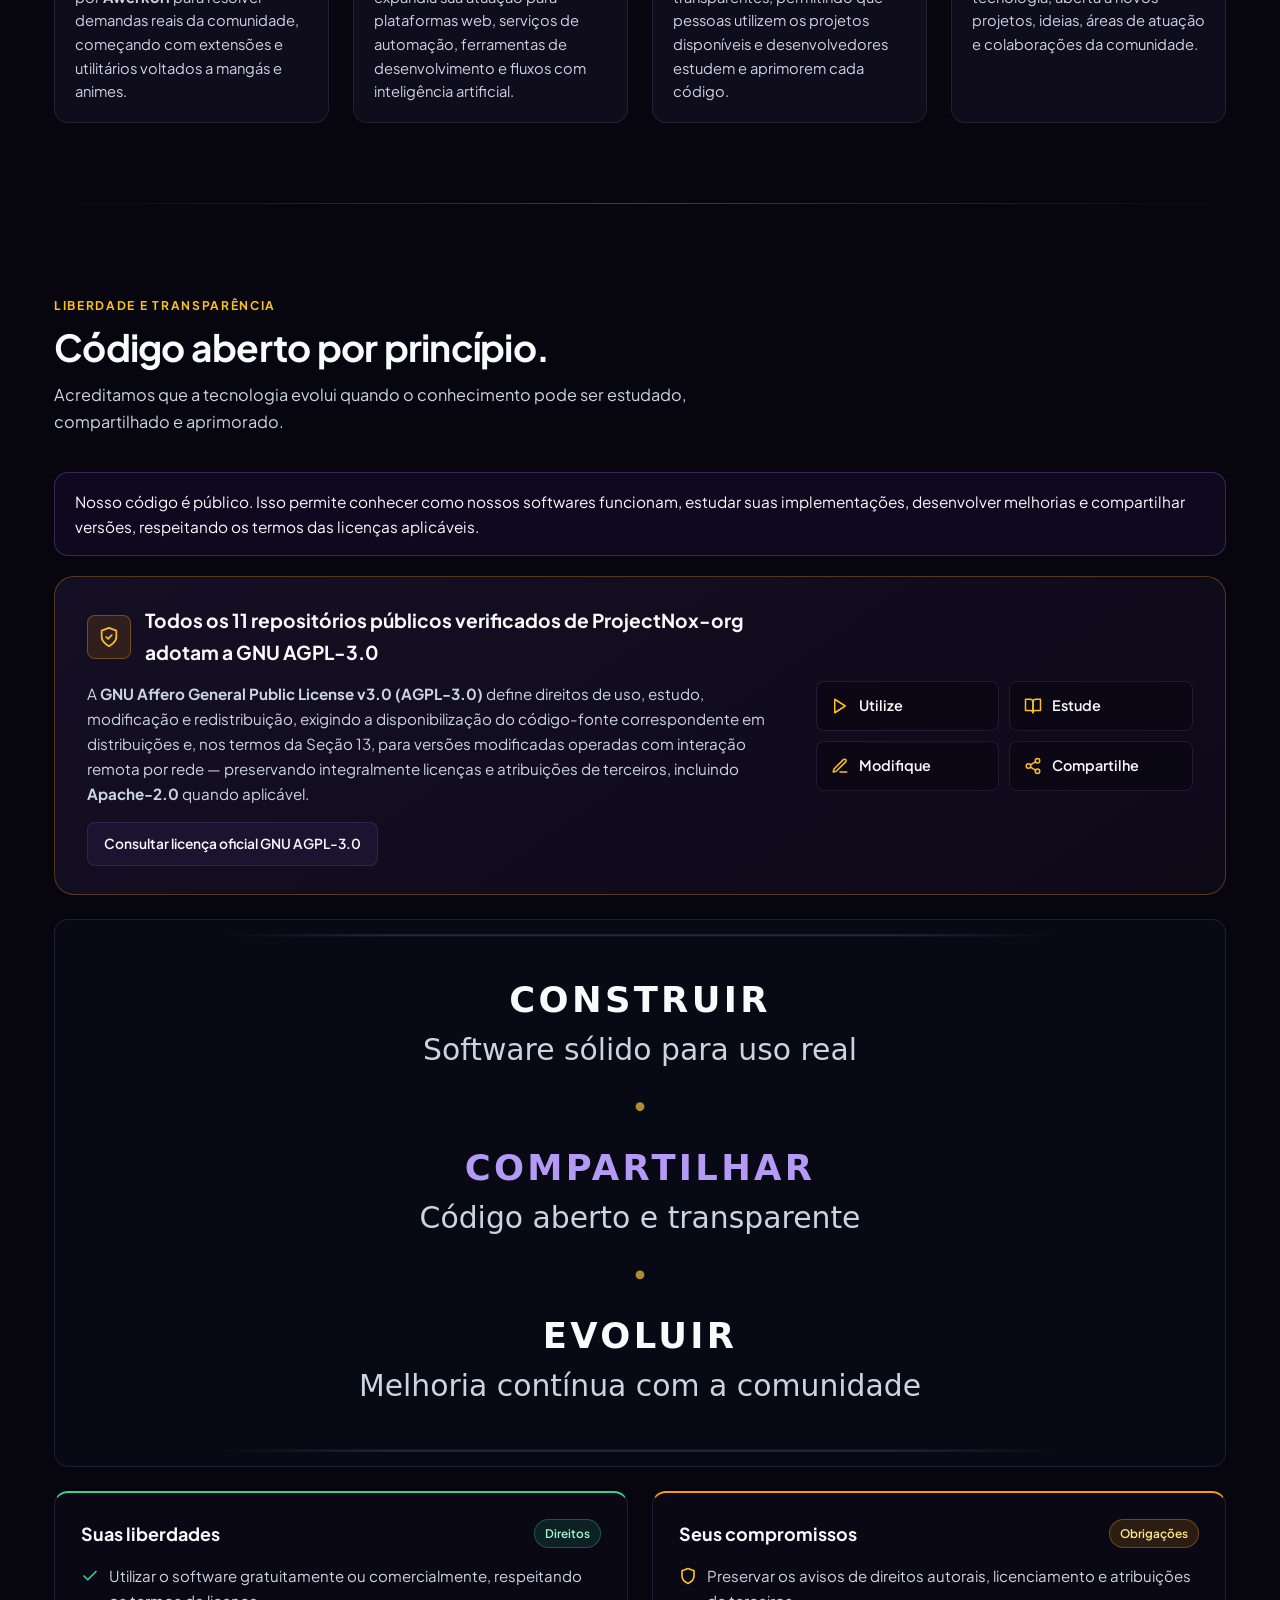
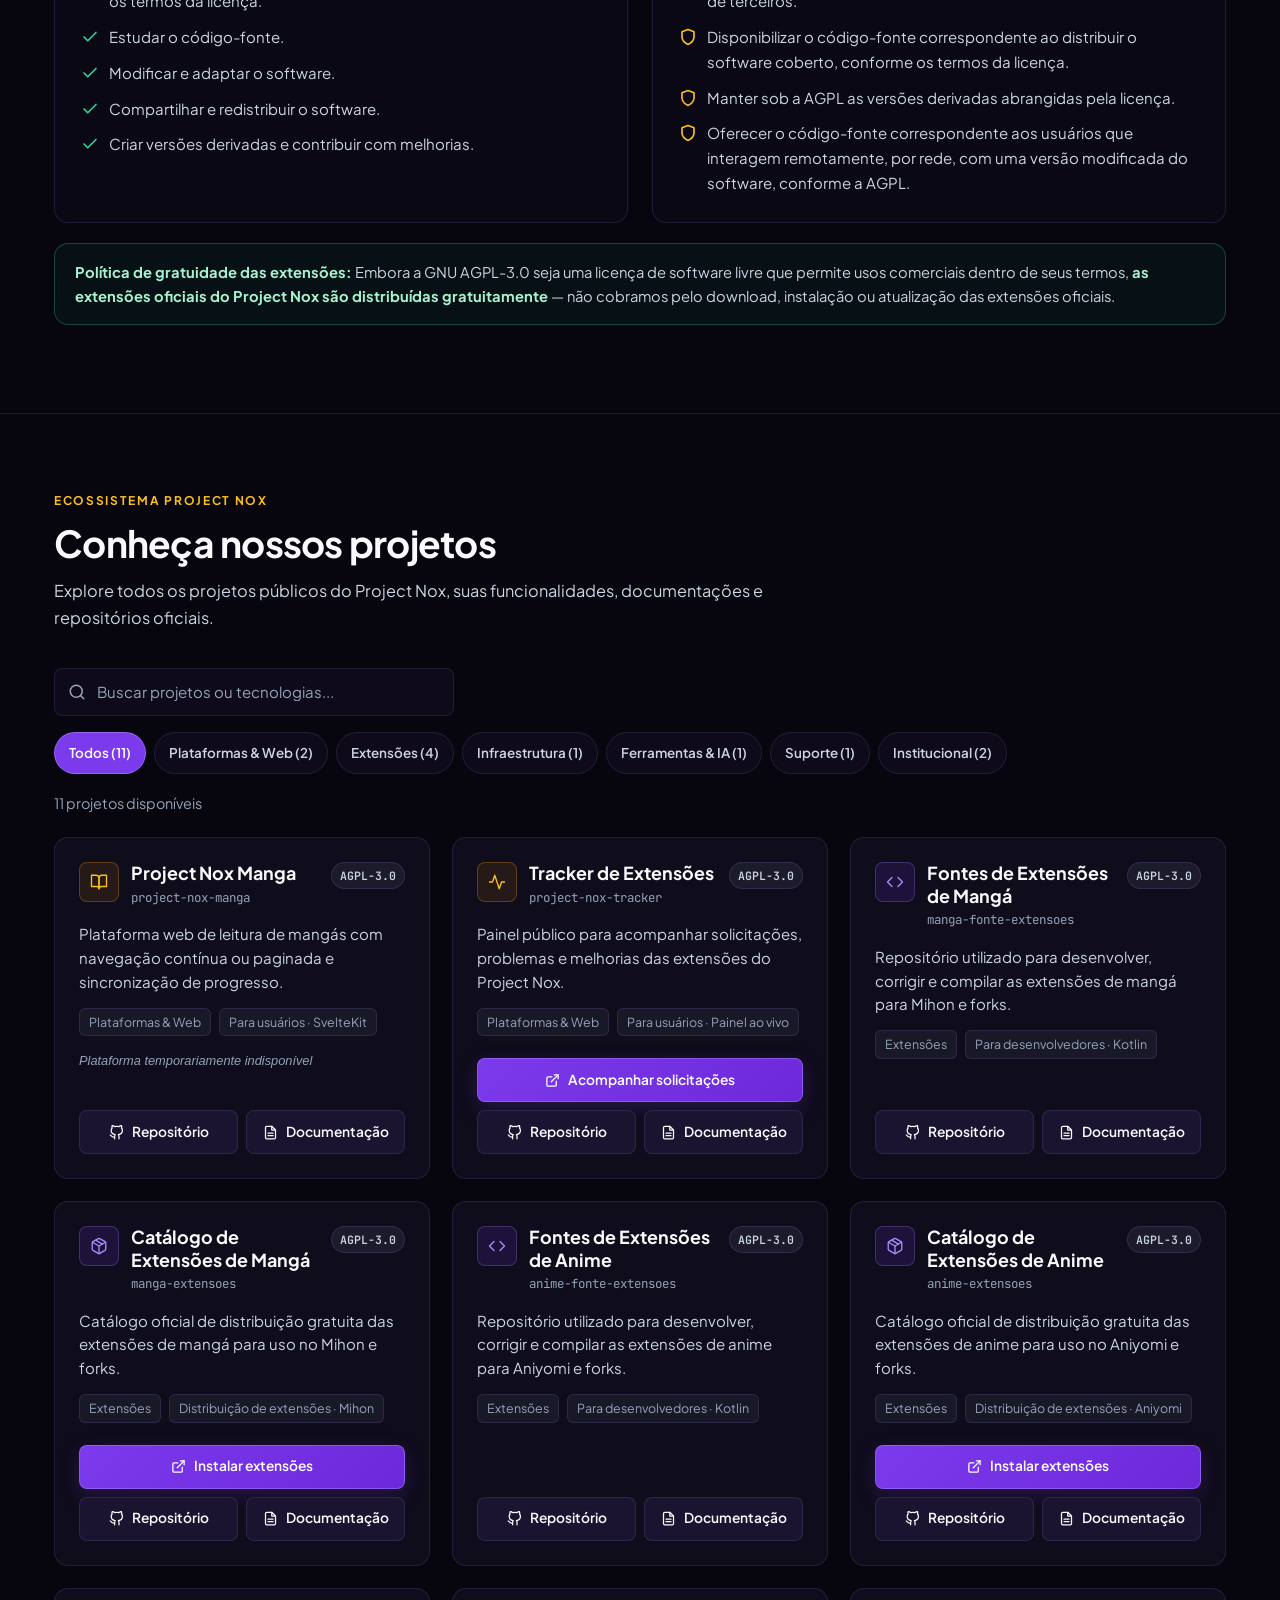
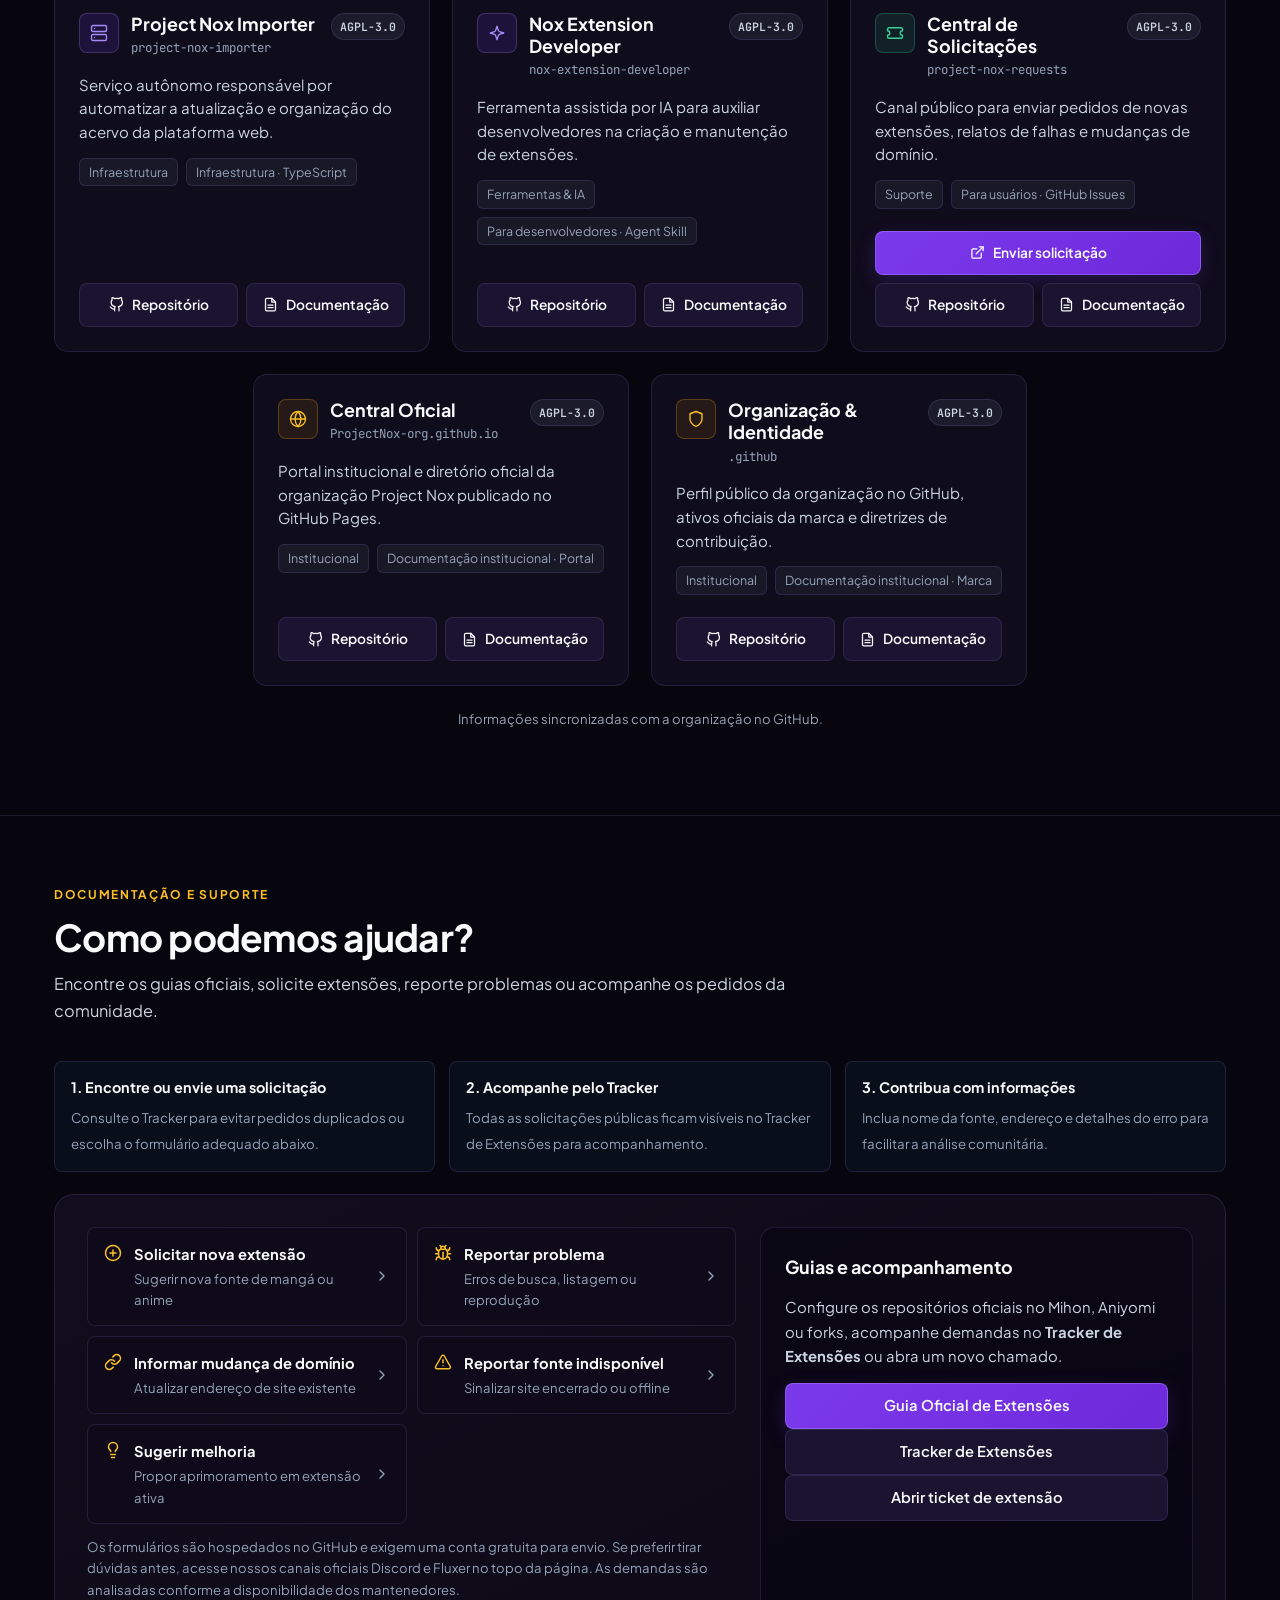
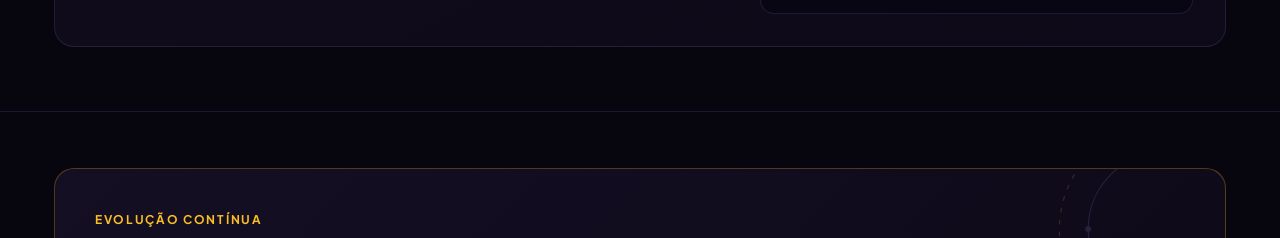
==== commit a52c1d55: "style(backdrop): remove overlapping section backgrounds and harmonize surfaces with Tracker palette" ====
--- a/index.html
+++ b/index.html
@@ -35,7 +35,7 @@
     />
 
     <script>document.documentElement.classList.add('js');</script>
-    <link rel="stylesheet" href="styles.css?v=7.1.0" />
+    <link rel="stylesheet" href="styles.css?v=7.2.0" />
     <title>Project Nox — Central Oficial</title>
   </head>
   <body>
--- a/styles.css
+++ b/styles.css
@@ -1,11 +1,11 @@
 /* Project Nox — Central Oficial v4 (Artistic Direction & Premium Finish) */
 :root {
-  --bg-base: #04060d;
-  --bg-surface: #0a0e1b;
-  --bg-surface-alt: #0d1222;
-  --bg-card: rgba(14, 20, 38, 0.88);
-  --bg-card-hover: rgba(20, 28, 52, 0.96);
-  --bg-elevated: #161f38;
+  --bg-base: #07050d;
+  --bg-surface: #0e0a19;
+  --bg-surface-alt: #120d20;
+  --bg-card: rgba(18, 14, 30, 0.88);
+  --bg-card-hover: rgba(26, 20, 44, 0.94);
+  --bg-elevated: #1b1430;
 
   --text-primary: #f8fafc;
   --text-secondary: #cbd5e1;
@@ -20,7 +20,7 @@
   --accent-gold-text: #fbbf24;
   --accent-green: #34d399;
 
-  --border-subtle: rgba(148, 163, 184, 0.14);
+  --border-subtle: rgba(167, 139, 250, 0.14);
   --border-strong: rgba(167, 139, 250, 0.42);
   --border-gold: rgba(245, 158, 11, 0.3);
 
@@ -221,7 +221,7 @@
   position: sticky;
   top: 0;
   z-index: 50;
-  background: rgba(4, 6, 13, 0.88);
+  background: rgba(9, 6, 17, 0.88);
   backdrop-filter: blur(14px);
   -webkit-backdrop-filter: blur(14px);
   border-bottom: 1px solid var(--border-subtle);
@@ -251,7 +251,7 @@
   border-radius: var(--radius-sm);
   display: grid;
   place-items: center;
-  background: rgba(14, 20, 38, 0.94);
+  background: rgba(18, 14, 30, 0.94);
   border: 1px solid var(--border-gold);
   box-shadow: 0 0 16px rgba(245, 158, 11, 0.12);
   overflow: hidden;
@@ -484,14 +484,12 @@
 
 .section-historia {
   padding-block: 80px;
-  background: linear-gradient(180deg, rgba(10, 14, 27, 0.55) 0%, rgba(10, 14, 27, 0.2) 100%);
-  border-top: 1px solid rgba(167, 139, 250, 0.14);
+  border-top: 1px solid var(--border-subtle);
 }
 
 .section-agpl {
   position: relative;
   padding-block: 88px;
-  background: radial-gradient(ellipse 75% 60% at 50% 0%, rgba(245, 158, 11, 0.07), transparent 72%);
 }
 
 .section-agpl::before {
@@ -507,7 +505,6 @@
 
 .section-repos {
   padding-block: 72px;
-  background: rgba(6, 9, 18, 0.65);
   border-top: 1px solid var(--border-subtle);
 }
 
@@ -520,7 +517,7 @@
   position: relative;
   padding-block: 56px 64px;
   overflow: hidden;
-  background: linear-gradient(180deg, transparent 0%, rgba(124, 58, 237, 0.05) 55%, transparent 100%);
+  border-top: 1px solid var(--border-subtle);
 }
 
 /* Banner & Institutional Opening */
@@ -872,7 +869,7 @@
   align-items: center;
   padding: 28px 32px;
   border-radius: var(--radius-lg);
-  background: linear-gradient(145deg, rgba(16, 22, 42, 0.92), rgba(10, 14, 27, 0.96));
+  background: linear-gradient(145deg, rgba(22, 16, 38, 0.92), rgba(14, 10, 25, 0.96));
   border: 1px solid var(--border-gold);
   margin-bottom: 24px;
 }
@@ -920,7 +917,7 @@
   gap: 10px;
   padding: 12px 14px;
   border-radius: var(--radius-sm);
-  background: rgba(4, 6, 13, 0.6);
+  background: rgba(9, 6, 17, 0.6);
   border: 1px solid var(--border-subtle);
   font-weight: 600;
   font-size: 0.9rem;
@@ -959,7 +956,7 @@
 .editorial-panel {
   padding: 26px;
   border-radius: var(--radius-md);
-  background: rgba(10, 14, 27, 0.72);
+  background: rgba(14, 10, 25, 0.72);
   border: 1px solid var(--border-subtle);
   border-top: 2px solid var(--accent-green);
 }
@@ -1370,7 +1367,7 @@
   gap: 24px;
   padding: 32px;
   border-radius: var(--radius-lg);
-  background: linear-gradient(155deg, rgba(14, 20, 38, 0.92), rgba(10, 14, 27, 0.96));
+  background: linear-gradient(155deg, rgba(18, 14, 30, 0.92), rgba(14, 10, 25, 0.96));
   border: 1px solid var(--border-subtle);
 }
 
@@ -1443,7 +1440,7 @@
   gap: 14px;
   padding: 24px;
   border-radius: var(--radius-md);
-  background: rgba(4, 6, 13, 0.65);
+  background: rgba(9, 6, 17, 0.65);
   border: 1px solid var(--border-subtle);
 }
 
@@ -1476,7 +1473,7 @@
   gap: 24px;
   padding: 36px 40px;
   border-radius: var(--radius-lg);
-  background: linear-gradient(135deg, rgba(16, 22, 42, 0.9), rgba(10, 14, 27, 0.95));
+  background: linear-gradient(135deg, rgba(22, 16, 38, 0.9), rgba(14, 10, 25, 0.95));
   border: 1px solid var(--border-gold);
   overflow: hidden;
 }
@@ -1691,7 +1688,7 @@
 .site-footer {
   margin-top: auto;
   border-top: 1px solid var(--border-subtle);
-  background: rgba(4, 6, 13, 0.95);
+  background: rgba(9, 6, 17, 0.88);
   padding-block: 28px;
 }
 
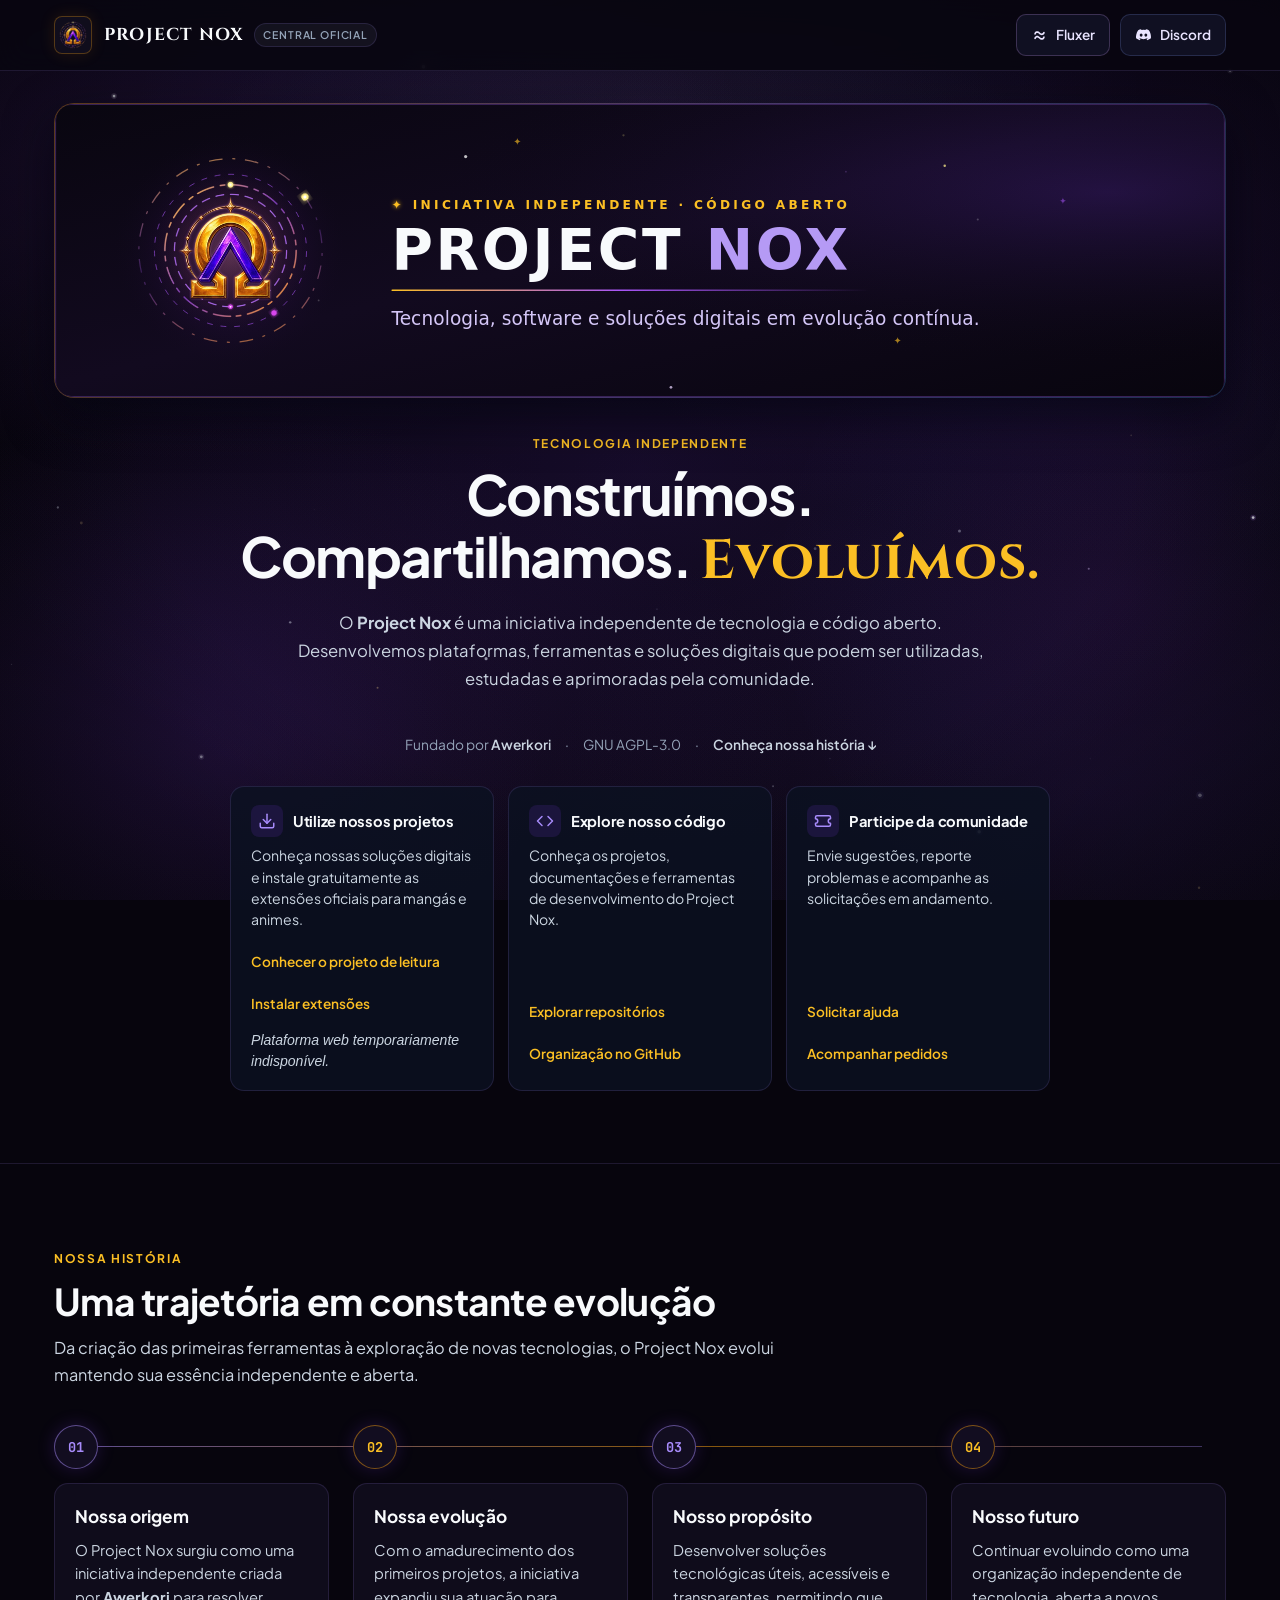
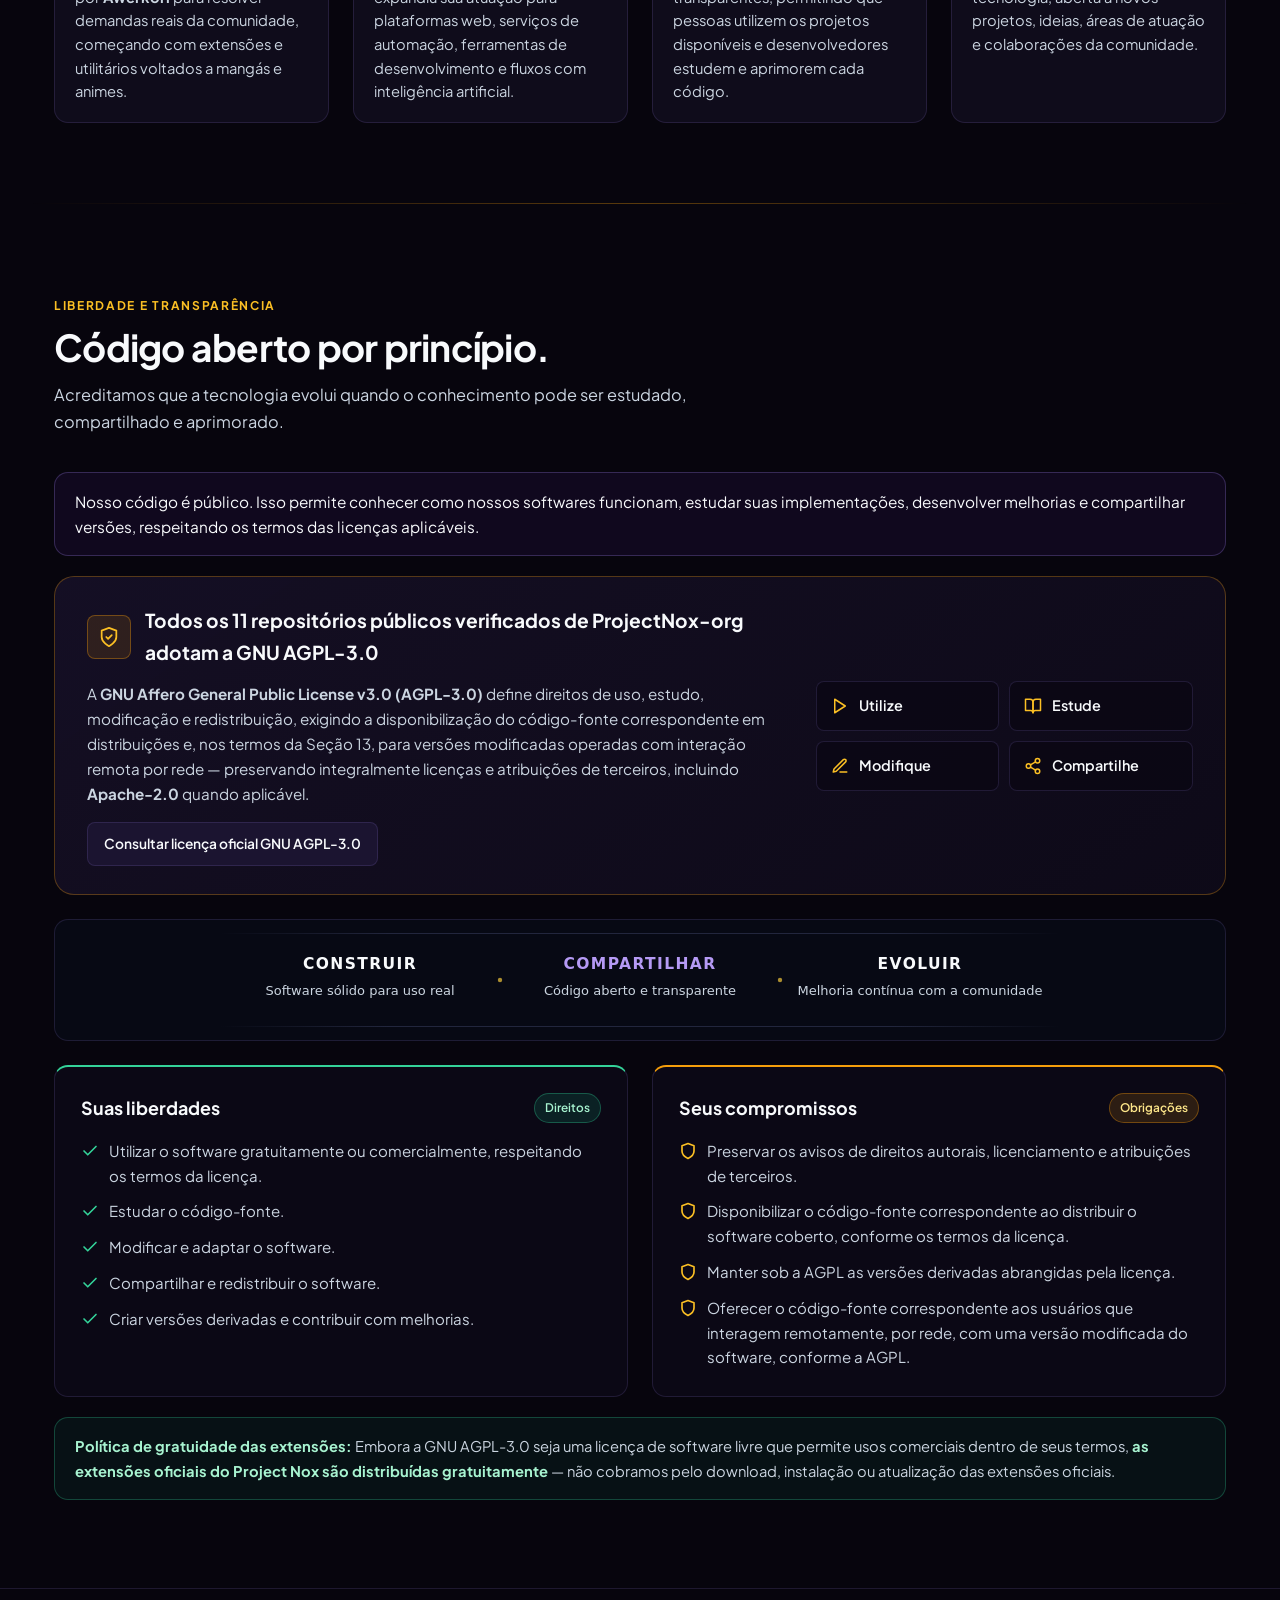
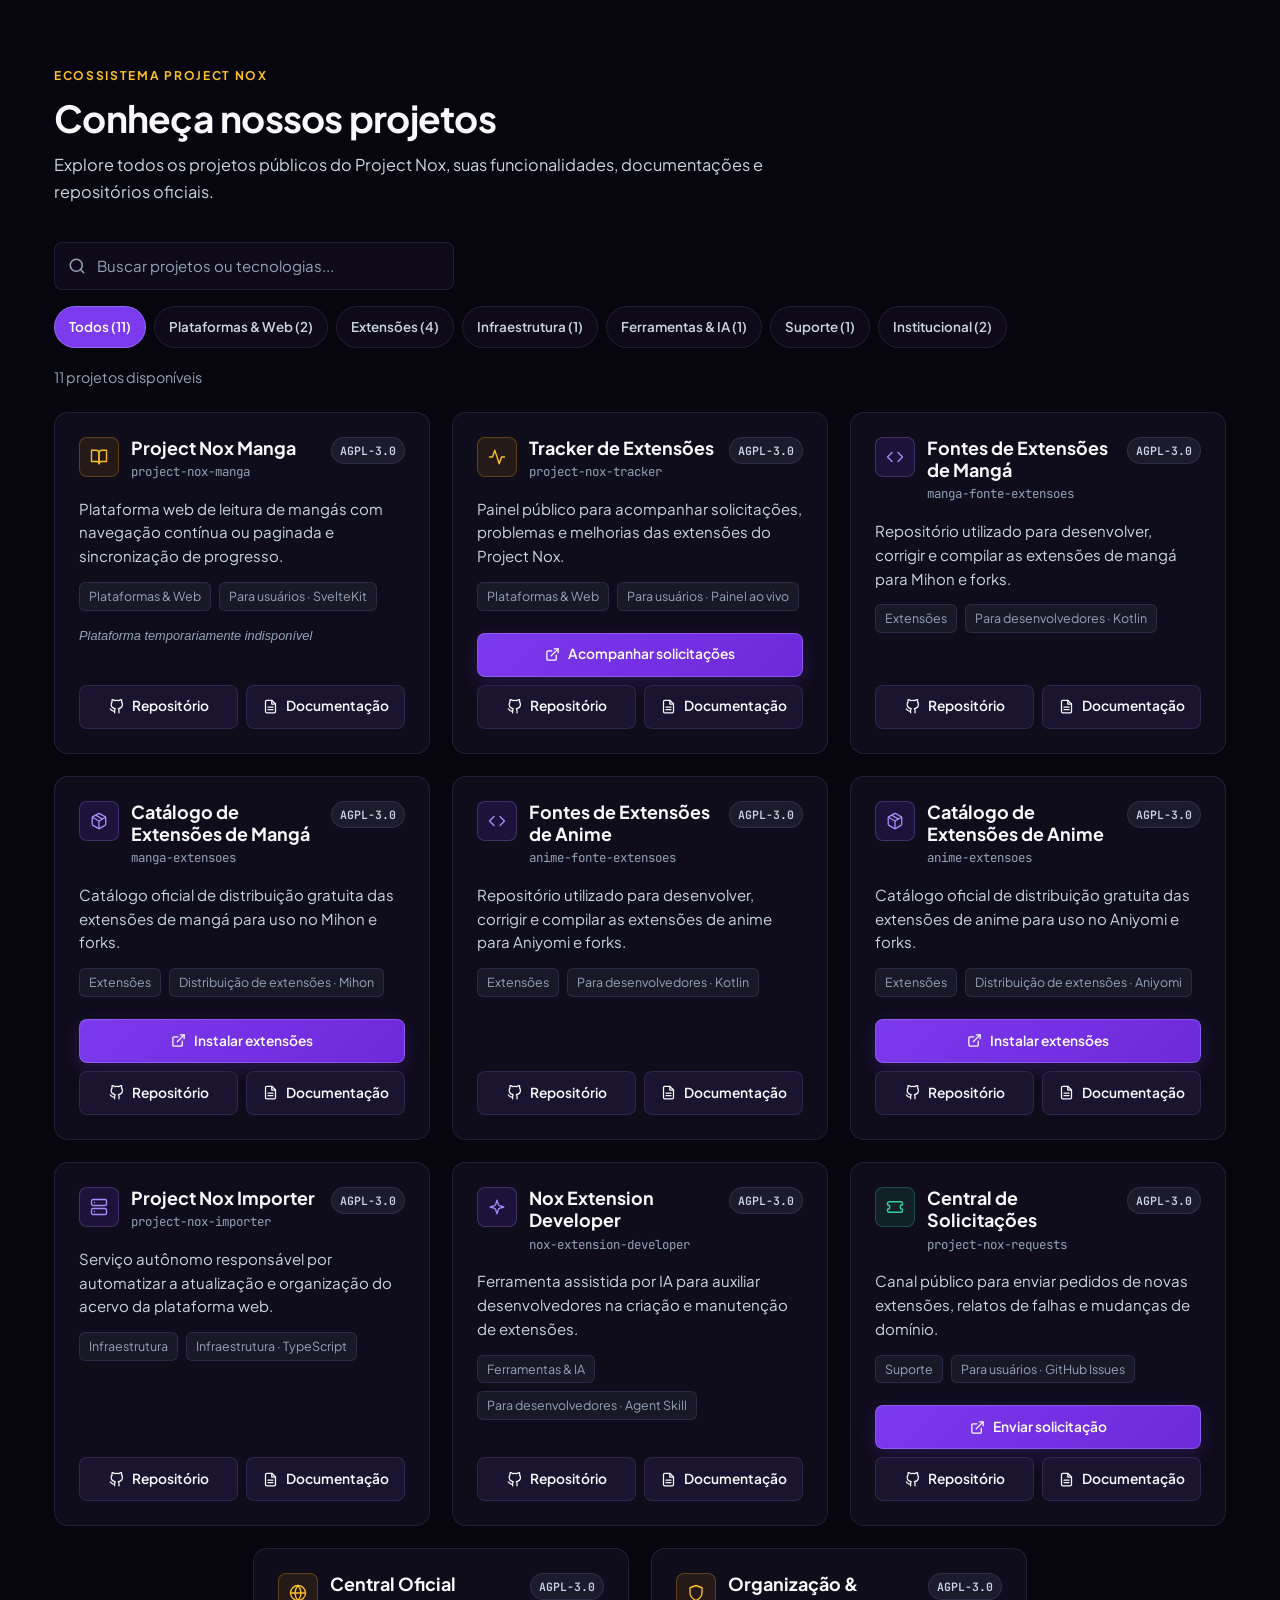
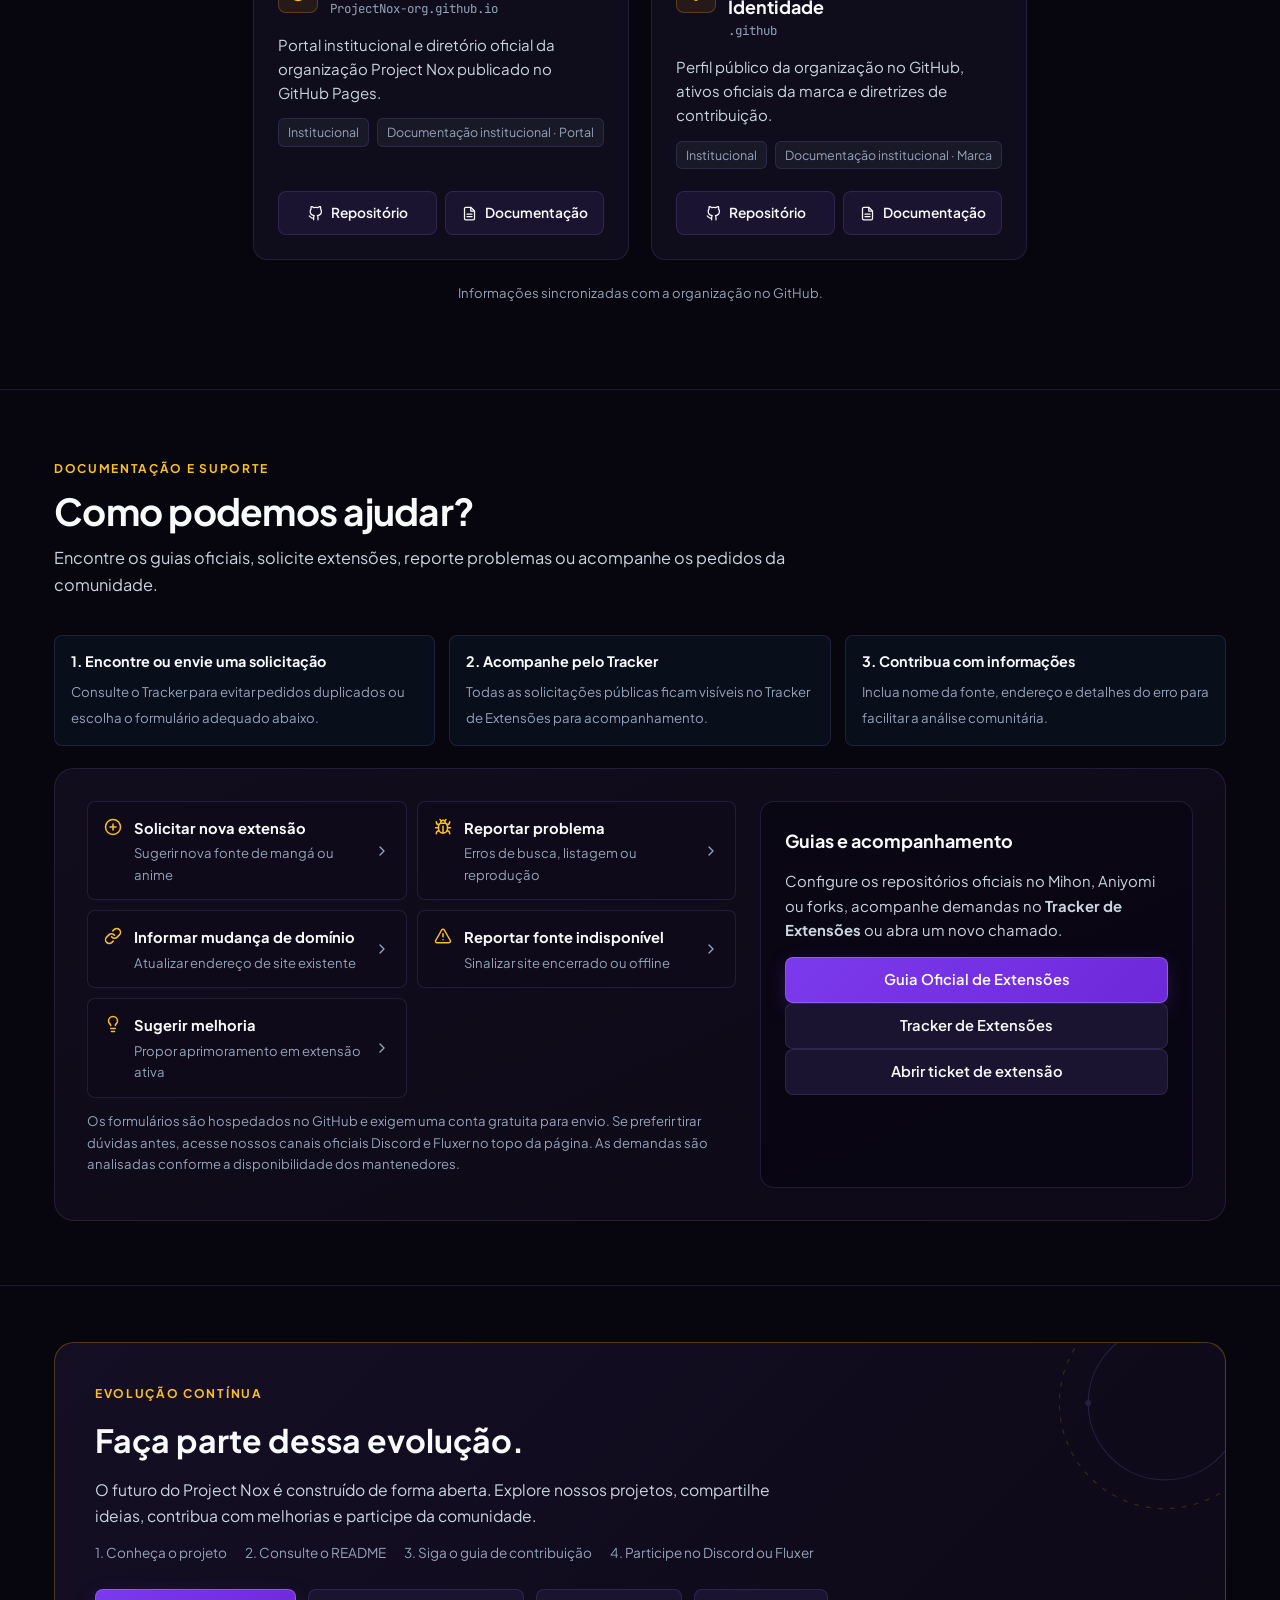
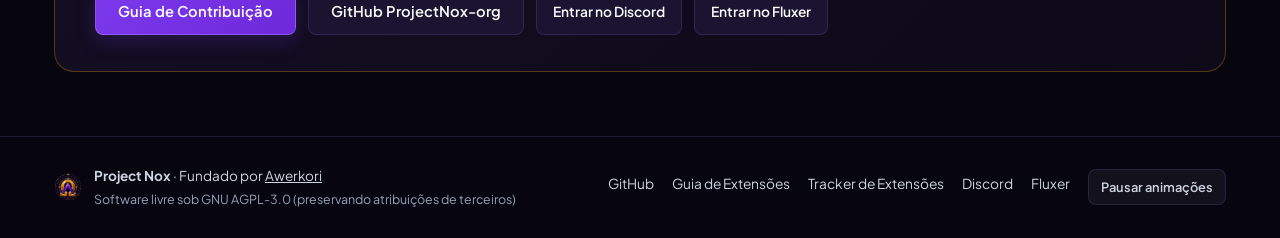
==== commit 779cd6c3: "feat(brand): standardize official orbital logo, favicons, hero SVGs and OG image" ====
--- a/index.html
+++ b/index.html
@@ -15,16 +15,16 @@
     />
     <meta property="og:type" content="website" />
     <meta property="og:url" content="https://projectnox-org.github.io/" />
-    <meta property="og:image" content="https://projectnox-org.github.io/assets/brand/nox-og.png" />
+    <meta property="og:image" content="https://projectnox-org.github.io/assets/brand/nox-og.png?v=8.0.0" />
     <meta property="og:image:width" content="1200" />
     <meta property="og:image:height" content="630" />
     <meta name="theme-color" content="#04060d" />
 
     <!-- Favicons -->
-    <link rel="icon" href="favicon.ico" sizes="any" />
-    <link rel="icon" href="assets/favicon-32x32.png" type="image/png" sizes="32x32" />
-    <link rel="icon" href="assets/favicon-16x16.png" type="image/png" sizes="16x16" />
-    <link rel="apple-touch-icon" href="assets/apple-touch-icon.png" sizes="180x180" />
+    <link rel="icon" href="favicon.ico?v=8.0.0" sizes="any" />
+    <link rel="icon" href="assets/favicon-32x32.png?v=8.0.0" type="image/png" sizes="32x32" />
+    <link rel="icon" href="assets/favicon-16x16.png?v=8.0.0" type="image/png" sizes="16x16" />
+    <link rel="apple-touch-icon" href="assets/apple-touch-icon.png?v=8.0.0" sizes="180x180" />
 
     <!-- Google Fonts -->
     <link rel="preconnect" href="https://fonts.googleapis.com" />
@@ -55,7 +55,7 @@
         <div class="container header-inner">
           <a class="brand" href="./" aria-label="Project Nox, Central Oficial">
             <span class="brand-mark">
-              <img src="assets/brand/nox-emblem.webp" alt="" width="28" height="28" />
+              <img src="assets/brand/nox-emblem.webp?v=8.0.0" alt="" width="28" height="28" />
             </span>
             <span class="brand-title-row">
               <span class="brand-name">PROJECT NOX</span>
@@ -102,9 +102,9 @@
             <div class="banner-showcase">
               <div class="banner-inner">
                 <picture>
-                  <source media="(max-width: 767px)" srcset="assets/brand/nox-hero-mobile-dark.svg" />
+                  <source media="(max-width: 767px)" srcset="assets/brand/nox-hero-mobile-dark.svg?v=8.0.0" />
                   <img
-                    src="assets/brand/nox-hero-dark.svg"
+                    src="assets/brand/nox-hero-dark.svg?v=8.0.0"
                     alt="Project Nox — Iniciativa independente de tecnologia e código aberto"
                     width="1200"
                     height="300"
@@ -991,7 +991,7 @@
       <footer class="site-footer">
         <div class="container footer-inner">
           <div class="footer-brand">
-            <img src="assets/brand/nox-emblem.webp" alt="" width="28" height="28" />
+            <img src="assets/brand/nox-emblem.webp?v=8.0.0" alt="" width="28" height="28" />
             <div class="footer-meta">
               <span><strong>Project Nox</strong> · Fundado por <a href="https://github.com/Awerkori" target="_blank" rel="noopener noreferrer" style="color: inherit;">Awerkori</a></span>
               <span class="footer-sub">Software livre sob GNU AGPL-3.0 (preservando atribuições de terceiros)</span>
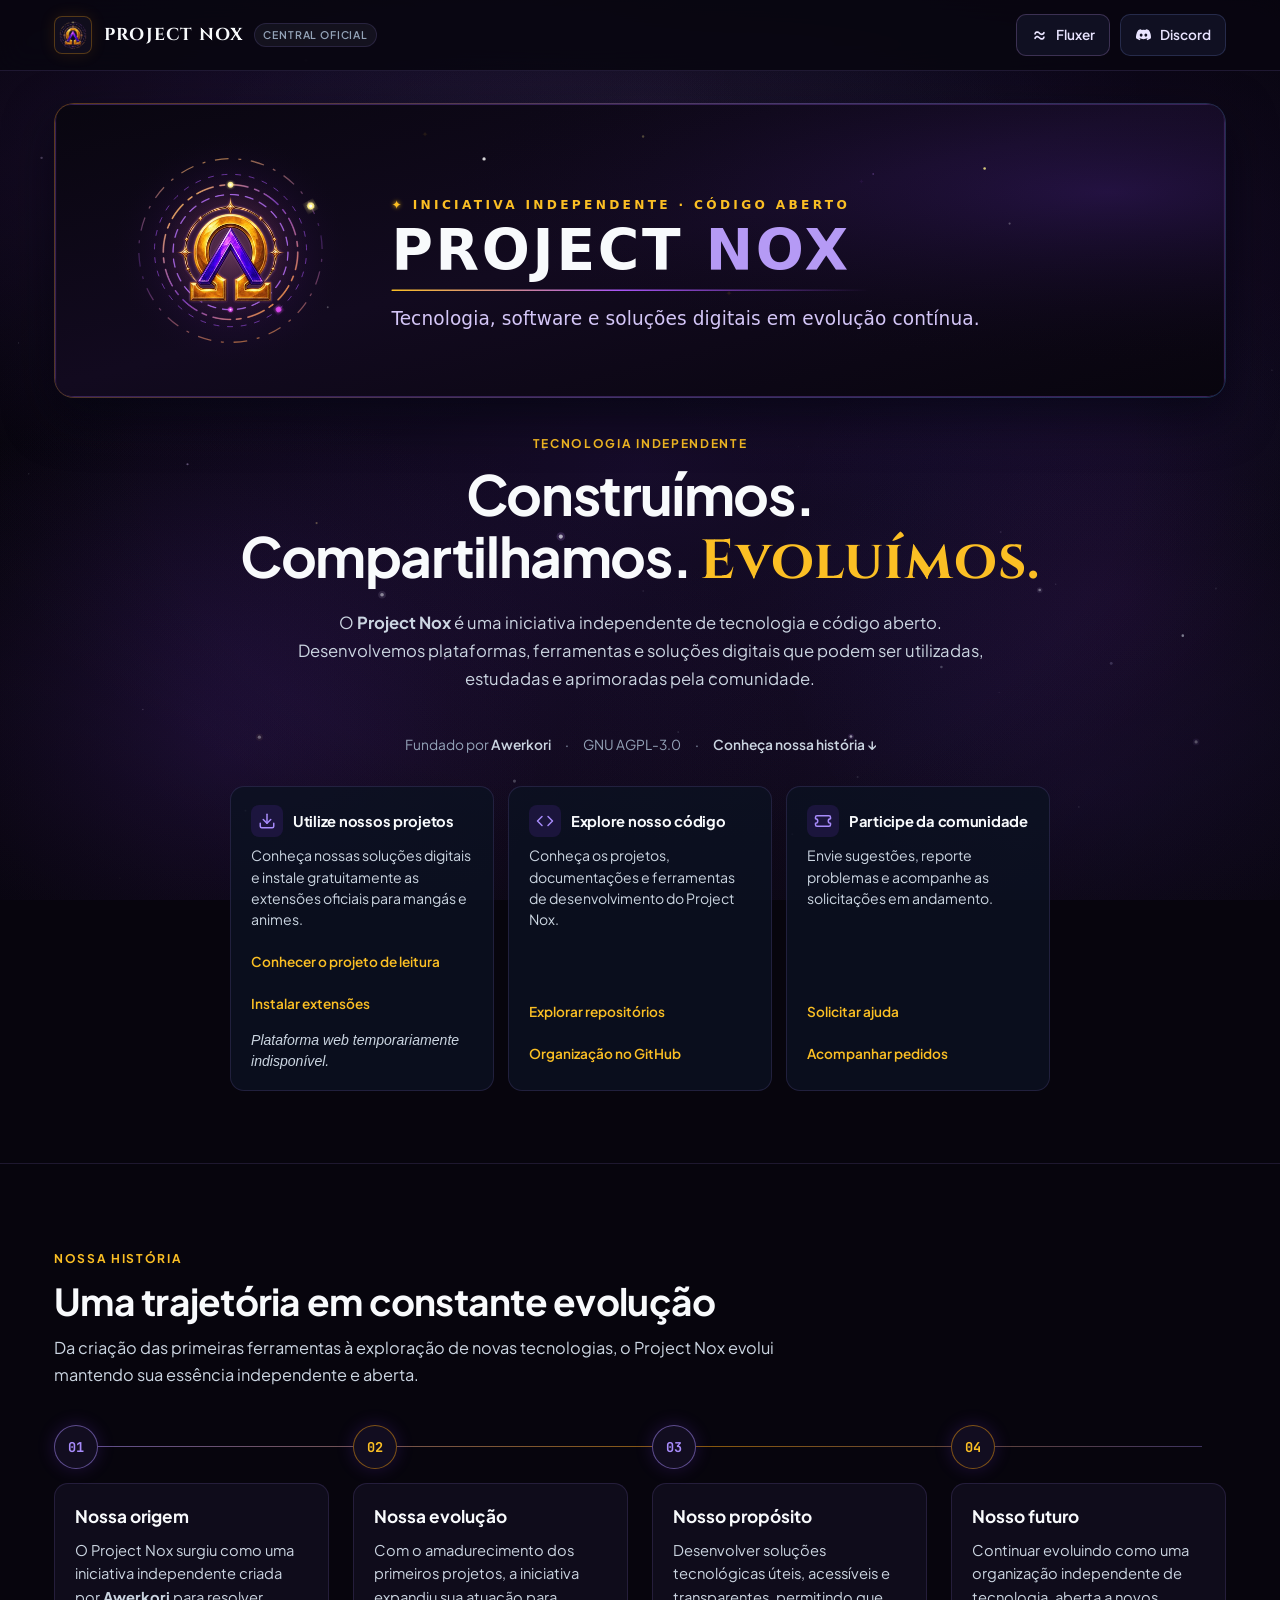
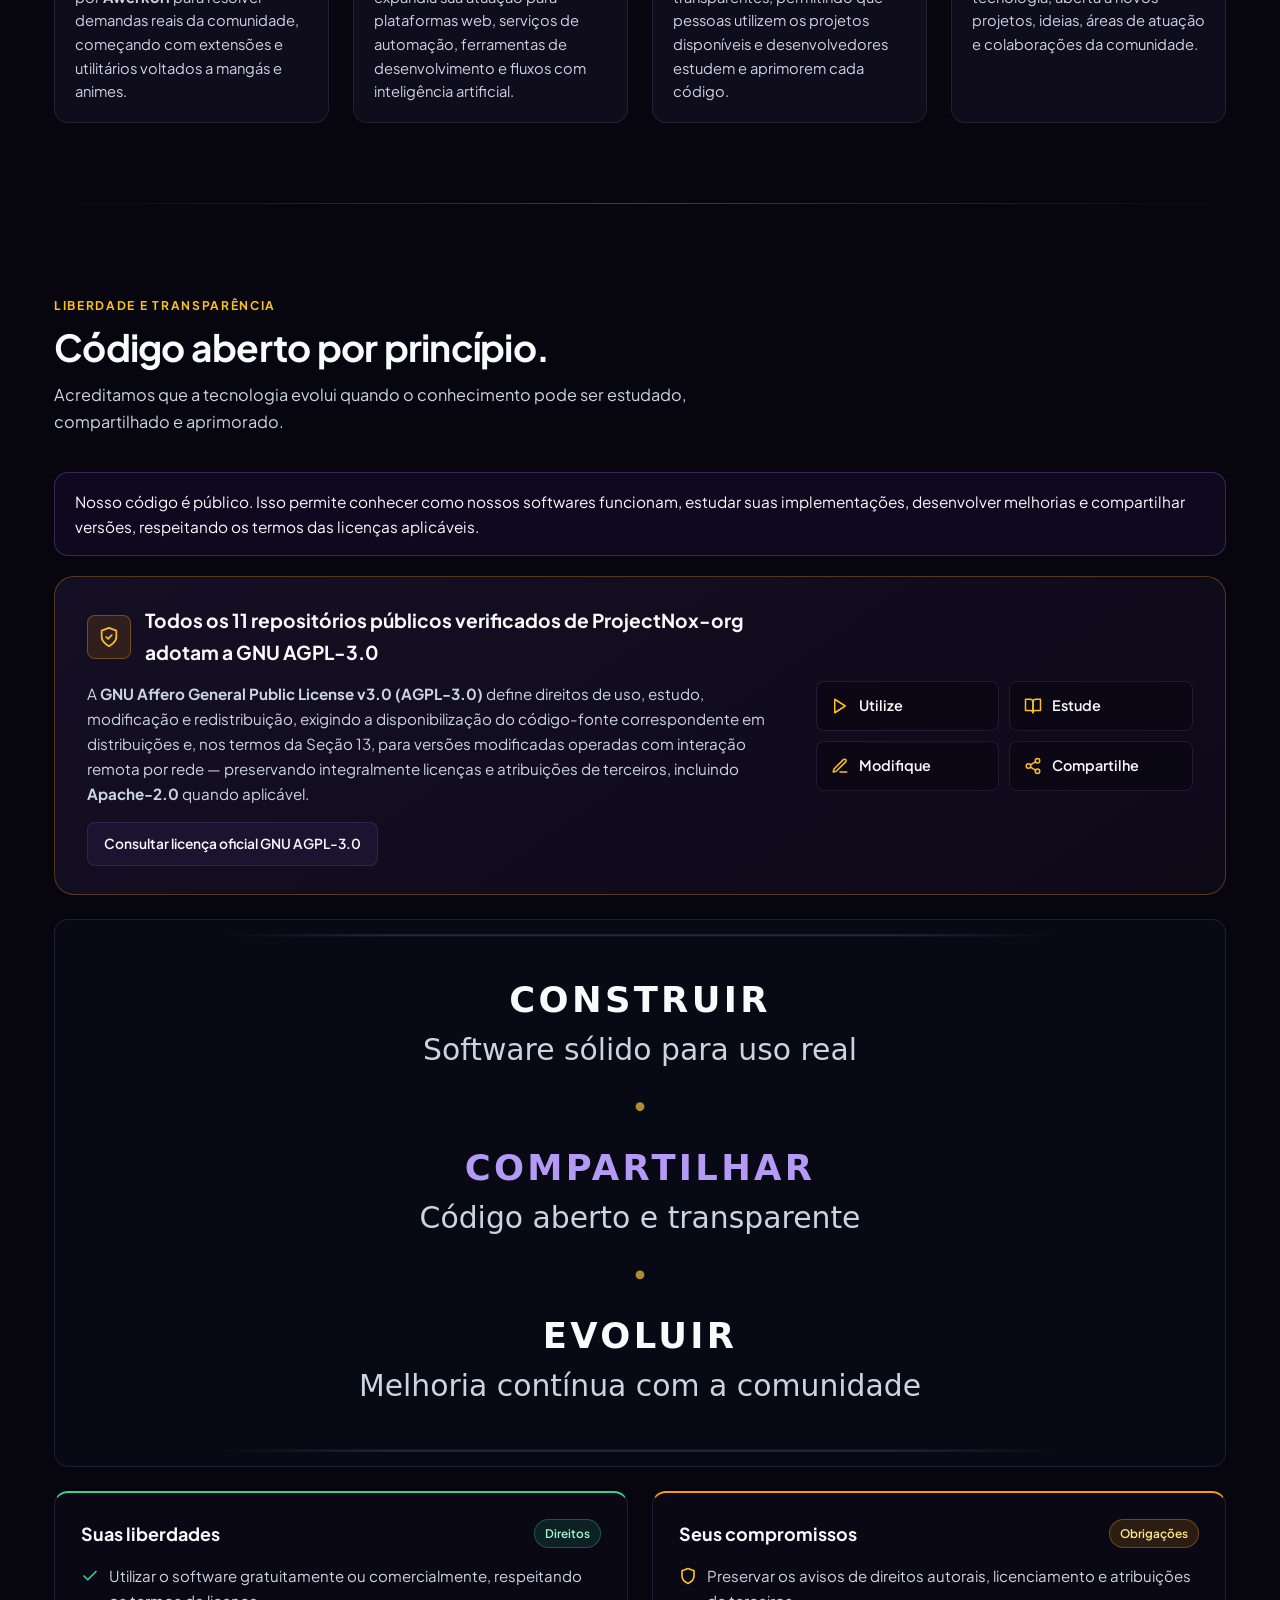
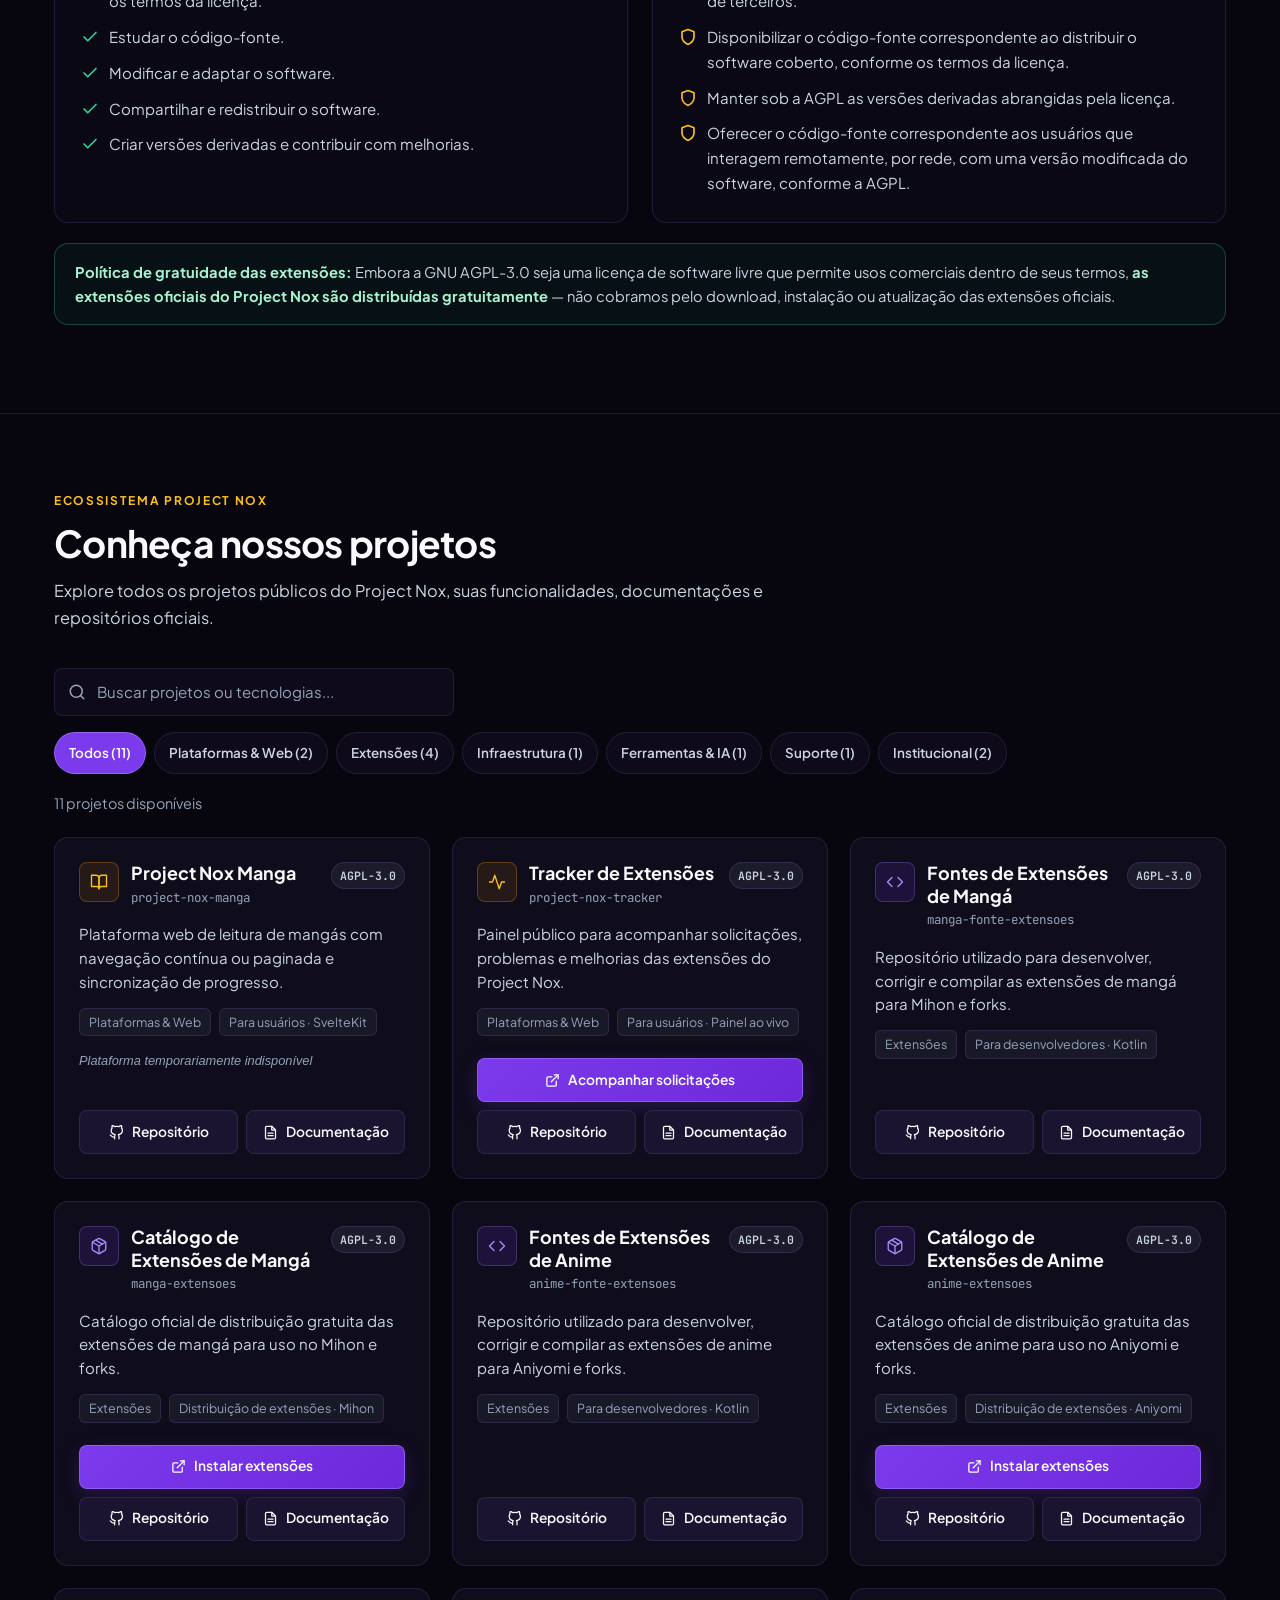
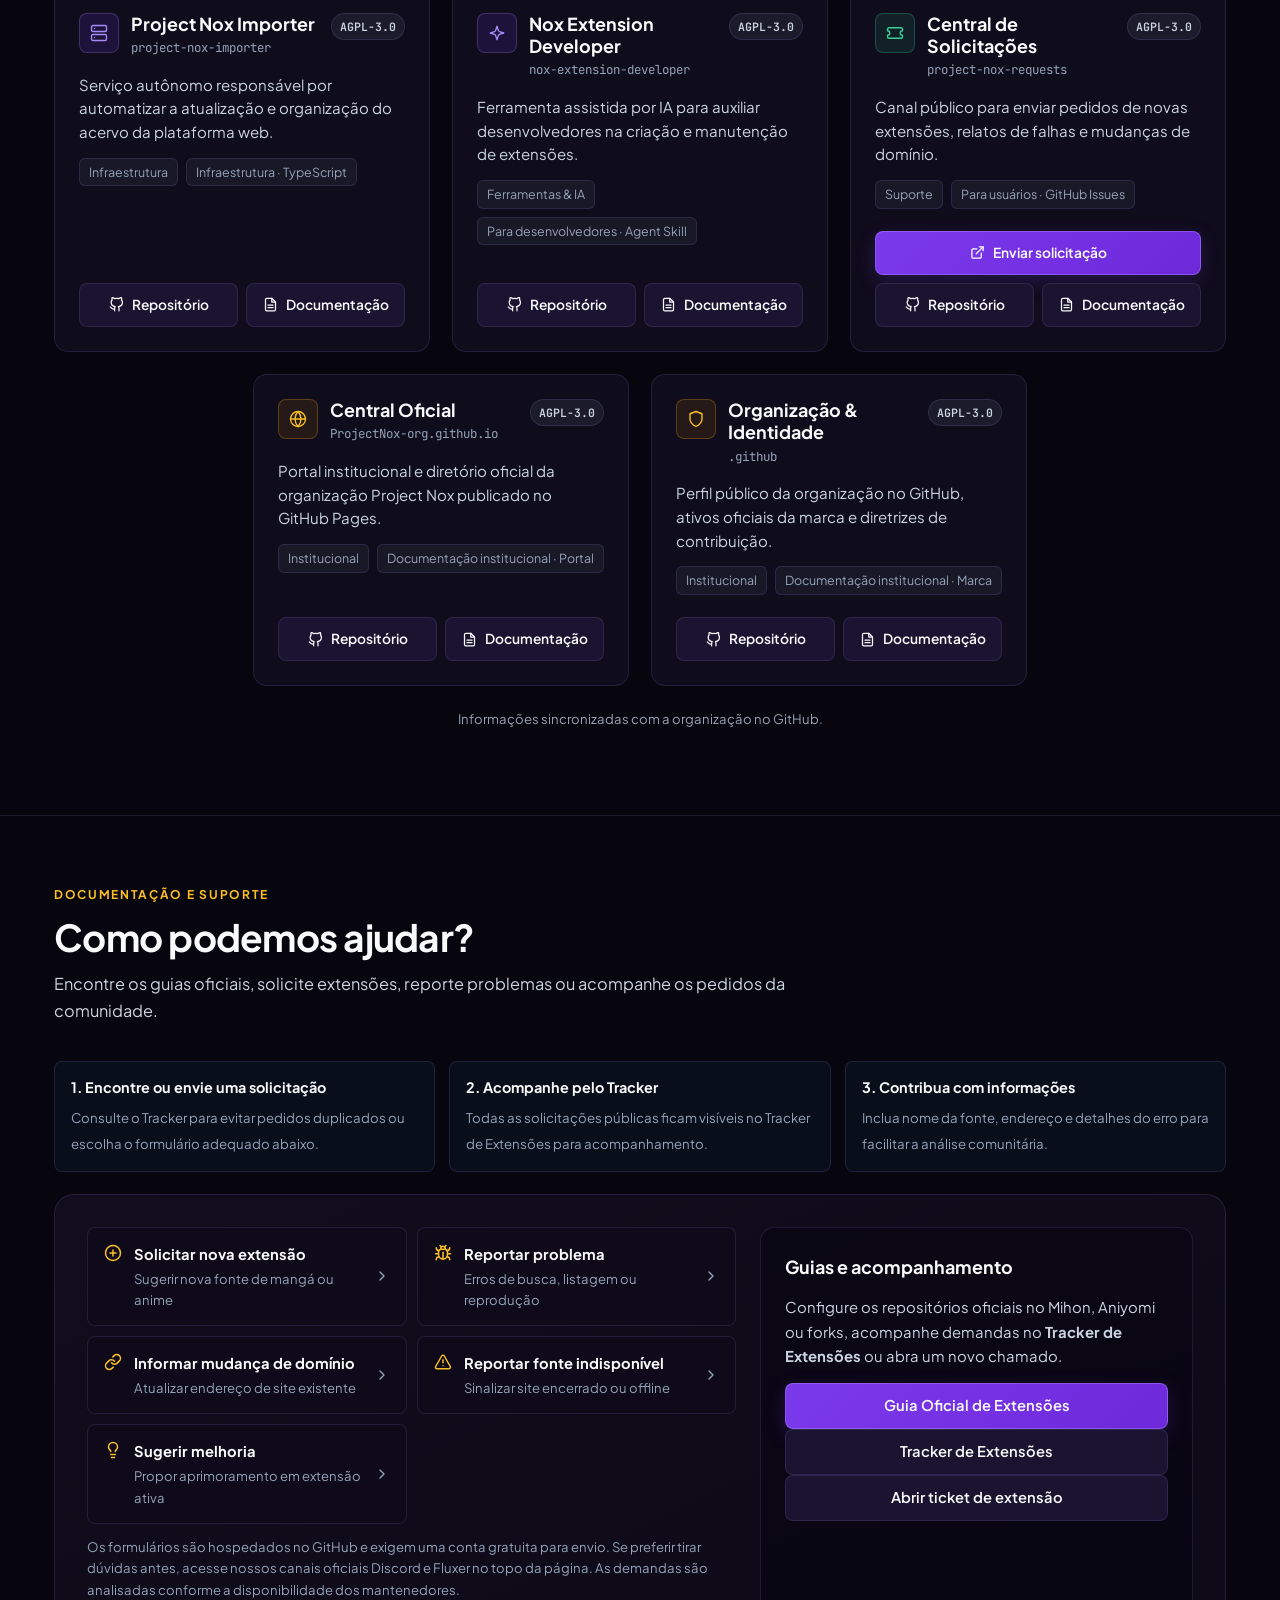
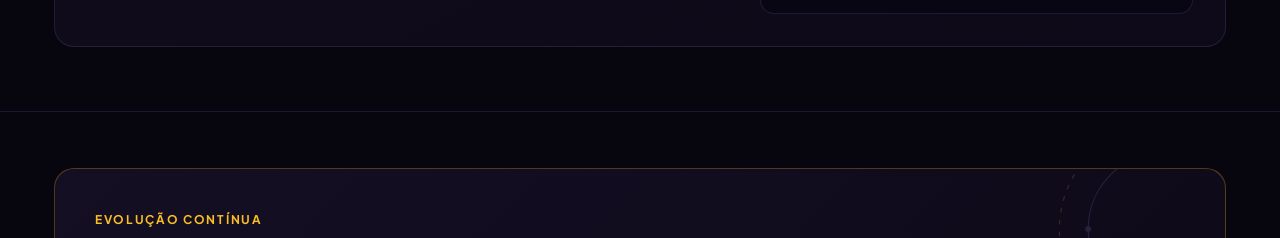
==== commit f9063393: "fix(favicon): optimize alpha and omega visibility at small sizes and tighten orbital header margins" ====
--- a/index.html
+++ b/index.html
@@ -21,10 +21,10 @@
     <meta name="theme-color" content="#04060d" />
 
     <!-- Favicons -->
-    <link rel="icon" href="favicon.ico?v=8.0.0" sizes="any" />
-    <link rel="icon" href="assets/favicon-32x32.png?v=8.0.0" type="image/png" sizes="32x32" />
-    <link rel="icon" href="assets/favicon-16x16.png?v=8.0.0" type="image/png" sizes="16x16" />
-    <link rel="apple-touch-icon" href="assets/apple-touch-icon.png?v=8.0.0" sizes="180x180" />
+    <link rel="icon" href="favicon.ico?v=8.1.0" sizes="any" />
+    <link rel="icon" href="assets/favicon-32x32.png?v=8.1.0" type="image/png" sizes="32x32" />
+    <link rel="icon" href="assets/favicon-16x16.png?v=8.1.0" type="image/png" sizes="16x16" />
+    <link rel="apple-touch-icon" href="assets/apple-touch-icon.png?v=8.1.0" sizes="180x180" />
 
     <!-- Google Fonts -->
     <link rel="preconnect" href="https://fonts.googleapis.com" />
@@ -55,7 +55,7 @@
         <div class="container header-inner">
           <a class="brand" href="./" aria-label="Project Nox, Central Oficial">
             <span class="brand-mark">
-              <img src="assets/brand/nox-emblem.webp?v=8.0.0" alt="" width="28" height="28" />
+              <img src="assets/brand/nox-emblem.webp?v=8.1.0" alt="" width="28" height="28" />
             </span>
             <span class="brand-title-row">
               <span class="brand-name">PROJECT NOX</span>
@@ -102,9 +102,9 @@
             <div class="banner-showcase">
               <div class="banner-inner">
                 <picture>
-                  <source media="(max-width: 767px)" srcset="assets/brand/nox-hero-mobile-dark.svg?v=8.0.0" />
+                  <source media="(max-width: 767px)" srcset="assets/brand/nox-hero-mobile-dark.svg?v=8.1.0" />
                   <img
-                    src="assets/brand/nox-hero-dark.svg?v=8.0.0"
+                    src="assets/brand/nox-hero-dark.svg?v=8.1.0"
                     alt="Project Nox — Iniciativa independente de tecnologia e código aberto"
                     width="1200"
                     height="300"
@@ -991,7 +991,7 @@
       <footer class="site-footer">
         <div class="container footer-inner">
           <div class="footer-brand">
-            <img src="assets/brand/nox-emblem.webp?v=8.0.0" alt="" width="28" height="28" />
+            <img src="assets/brand/nox-emblem.webp?v=8.1.0" alt="" width="28" height="28" />
             <div class="footer-meta">
               <span><strong>Project Nox</strong> · Fundado por <a href="https://github.com/Awerkori" target="_blank" rel="noopener noreferrer" style="color: inherit;">Awerkori</a></span>
               <span class="footer-sub">Software livre sob GNU AGPL-3.0 (preservando atribuições de terceiros)</span>
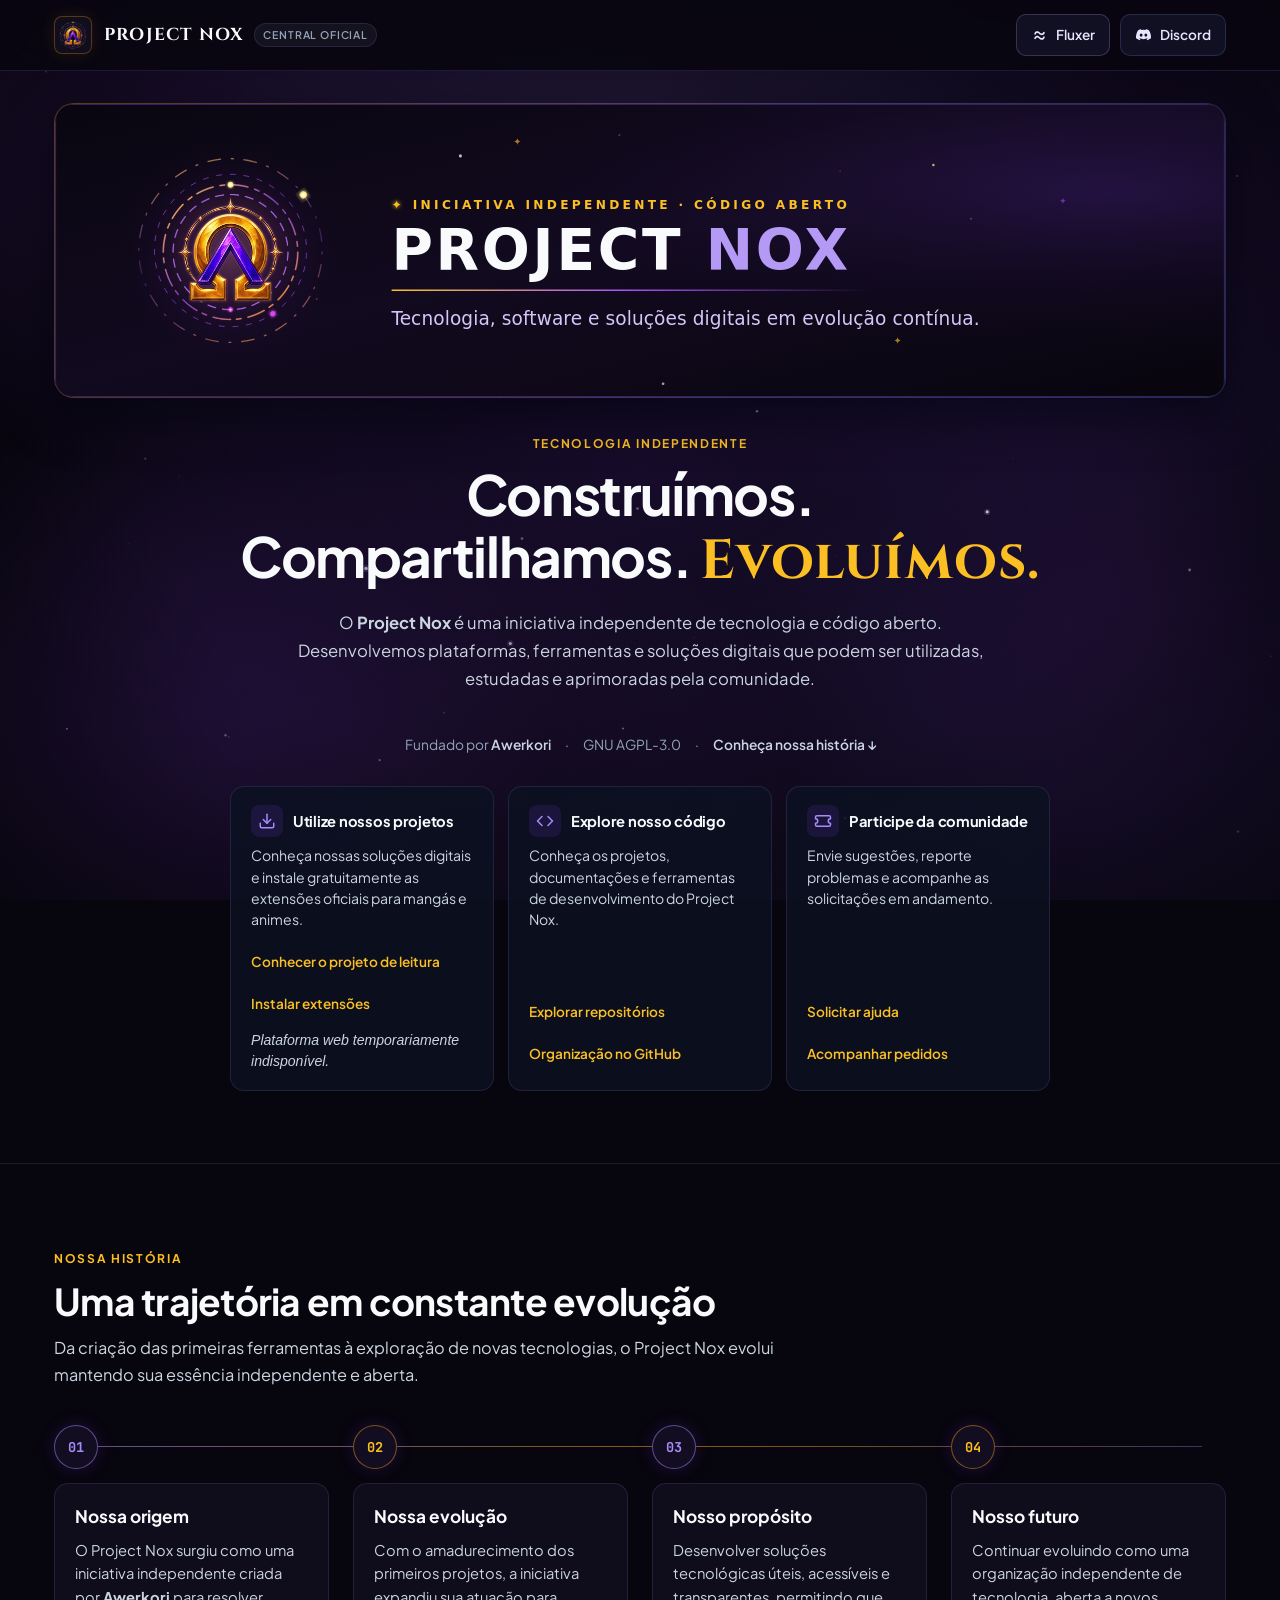
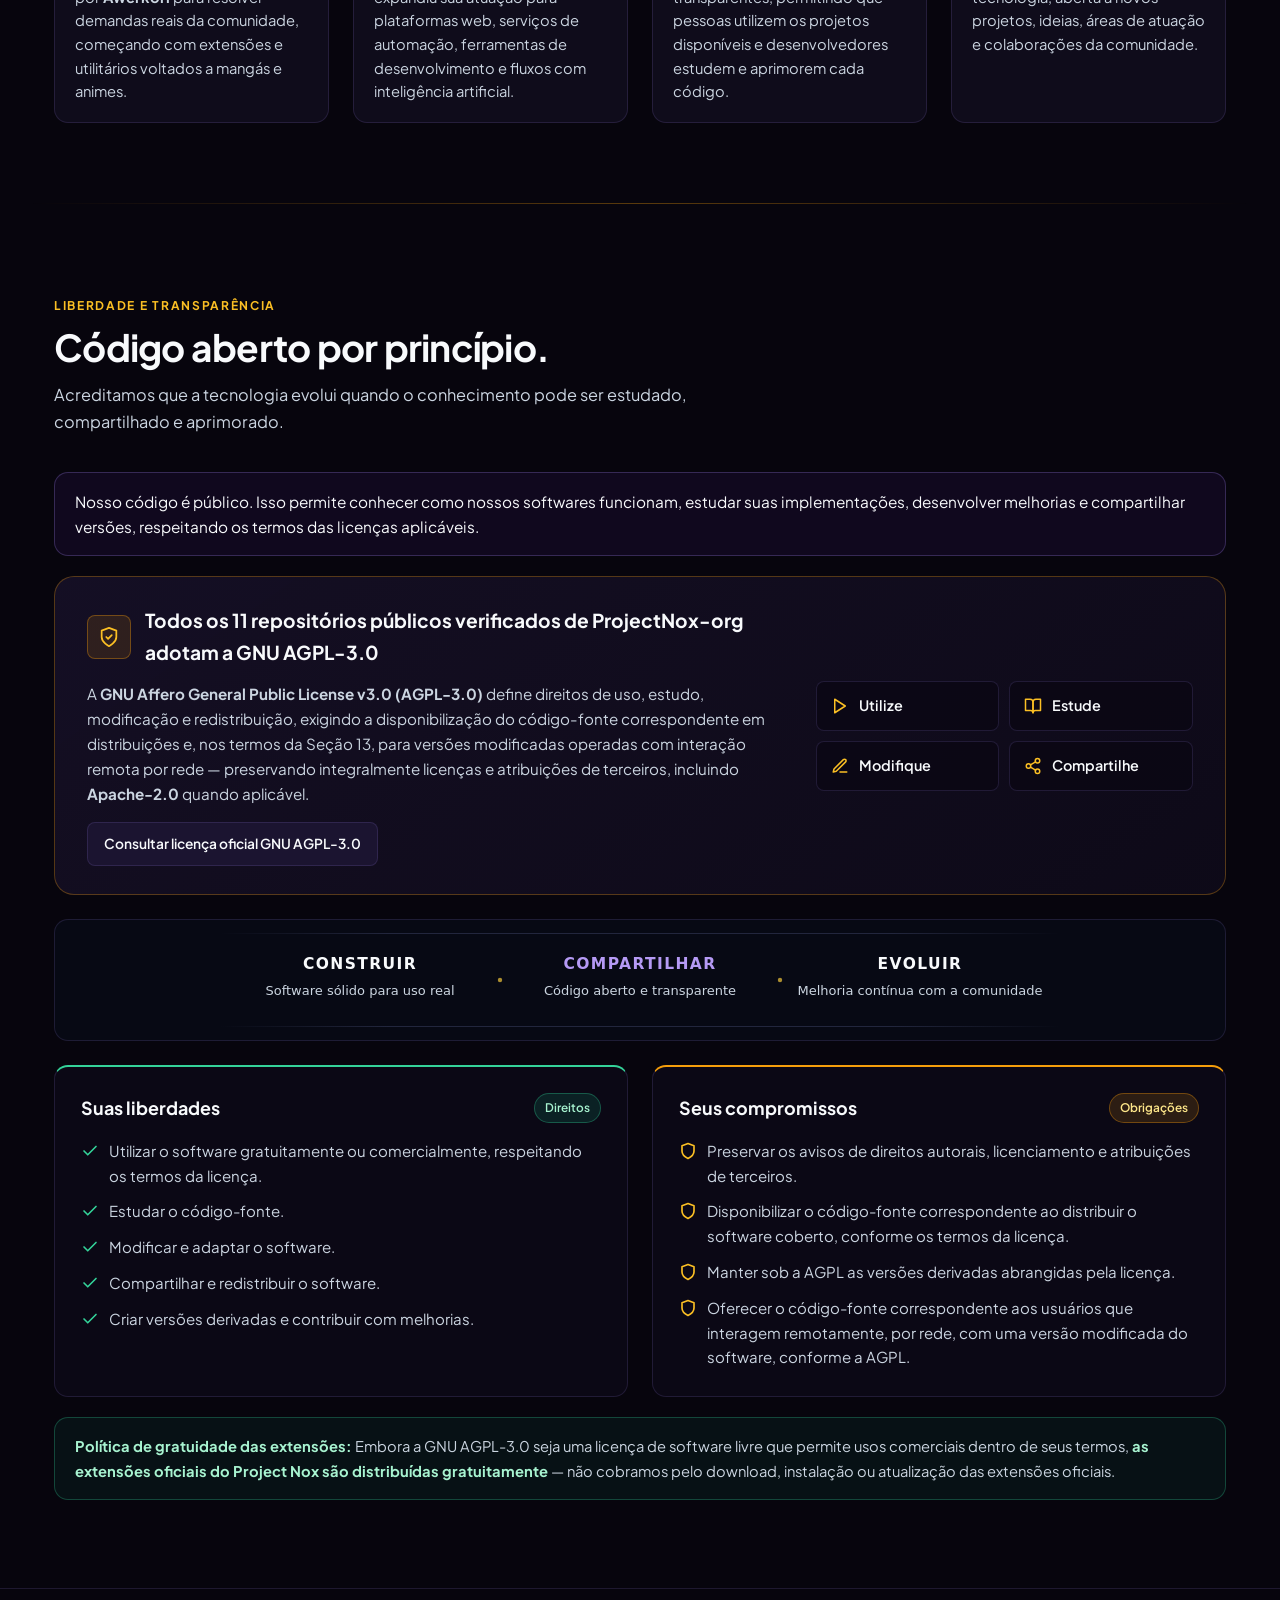
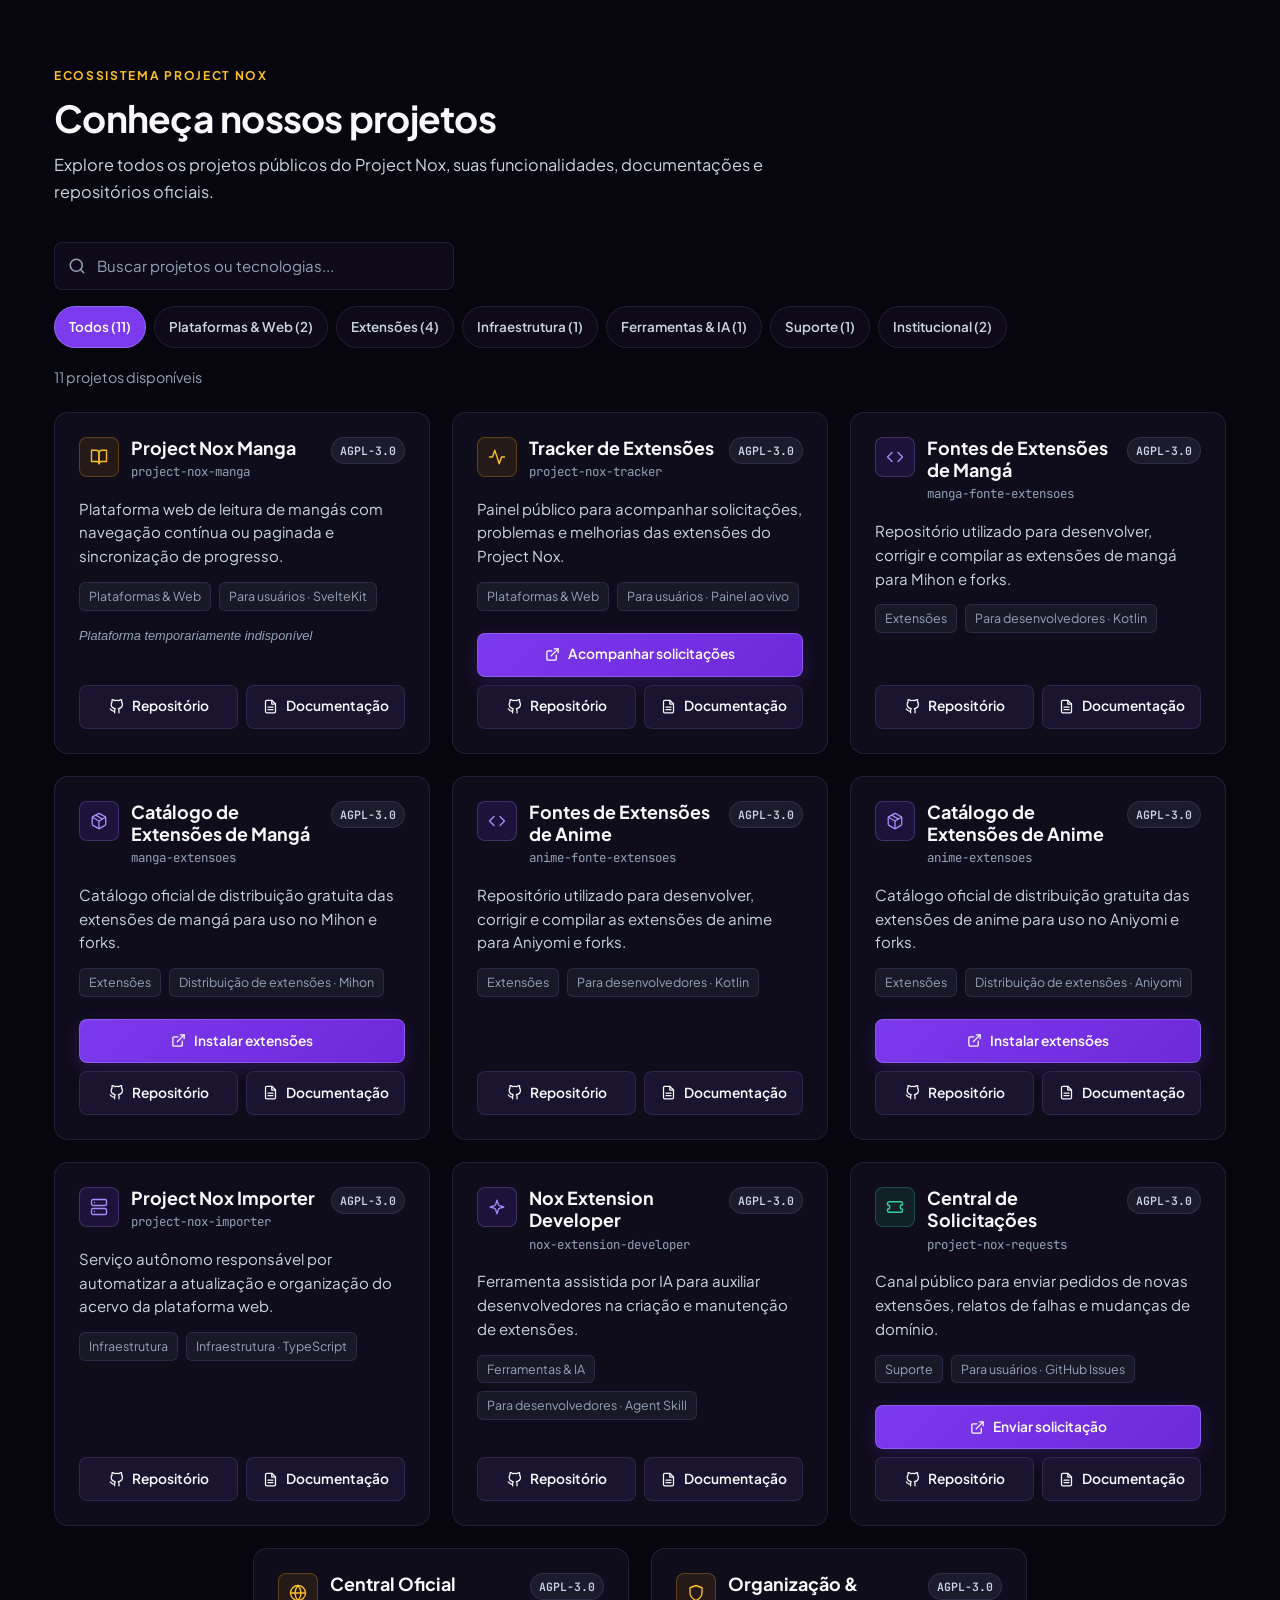
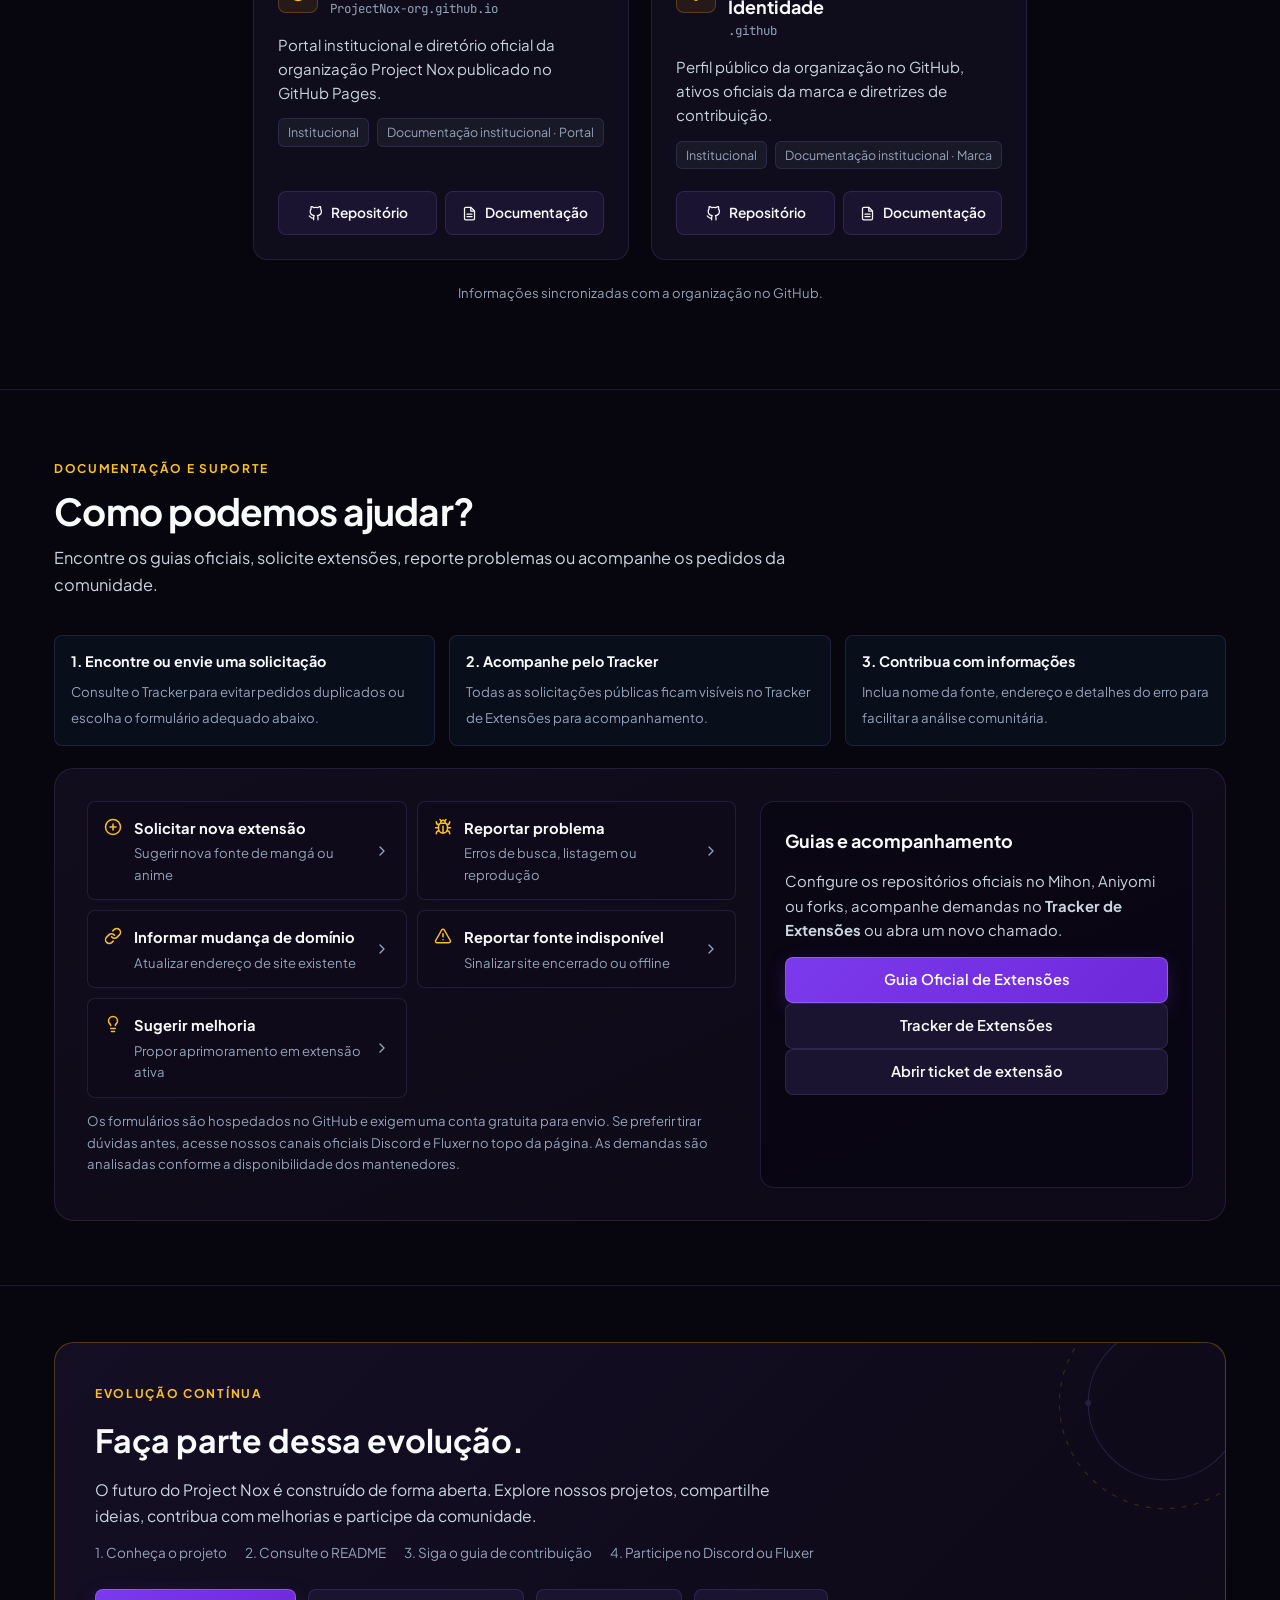
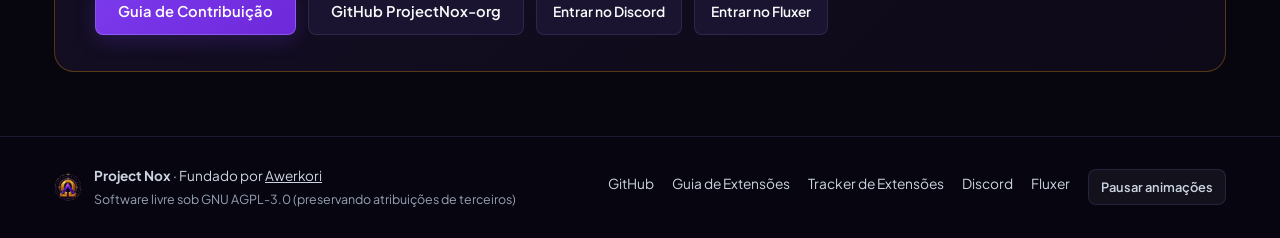
==== commit c2cdbab0: "fix(mobile,extensoes): eliminate mobile header overlaps and refine extensions guide a11y/docs" ====
--- a/index.html
+++ b/index.html
@@ -35,7 +35,7 @@
     />
 
     <script>document.documentElement.classList.add('js');</script>
-    <link rel="stylesheet" href="styles.css?v=7.2.0" />
+    <link rel="stylesheet" href="styles.css?v=7.3.0" />
     <title>Project Nox — Central Oficial</title>
   </head>
   <body>
--- a/styles.css
+++ b/styles.css
@@ -1654,6 +1654,7 @@
   min-width: 0;
 }
 
+.steps-box h2,
 .steps-box h4 {
   margin: 0 0 12px;
   font-size: 1rem;
@@ -1846,8 +1847,14 @@
     gap: 8px;
   }
 
+  .brand-title-row {
+    overflow: hidden;
+  }
+
   .brand-name {
     font-size: 0.96rem;
+    overflow: hidden;
+    text-overflow: ellipsis;
   }
 
   .brand-badge {
@@ -1873,21 +1880,38 @@
   }
 }
 
-@media (max-width: 390px) {
+@media (max-width: 540px) {
   .brand-badge {
     display: none;
   }
 
   .brand-name {
+    font-size: 0.9rem;
+  }
+
+  .header-inner,
+  .header-community-group {
+    gap: 8px;
+  }
+
+  .header-community-btn {
+    gap: 6px;
+    padding: 0 10px;
+  }
+}
+
+@media (max-width: 415px) {
+  .brand-name {
     font-size: 0.86rem;
   }
-
-  .header-inner {
-    gap: 8px;
-  }
-}
-
-@media (max-width: 350px) {
+}
+
+@media (max-width: 389px) {
+  .header-community-btn {
+    width: 44px;
+    padding: 0;
+  }
+
   .community-btn-text {
     display: none;
   }
